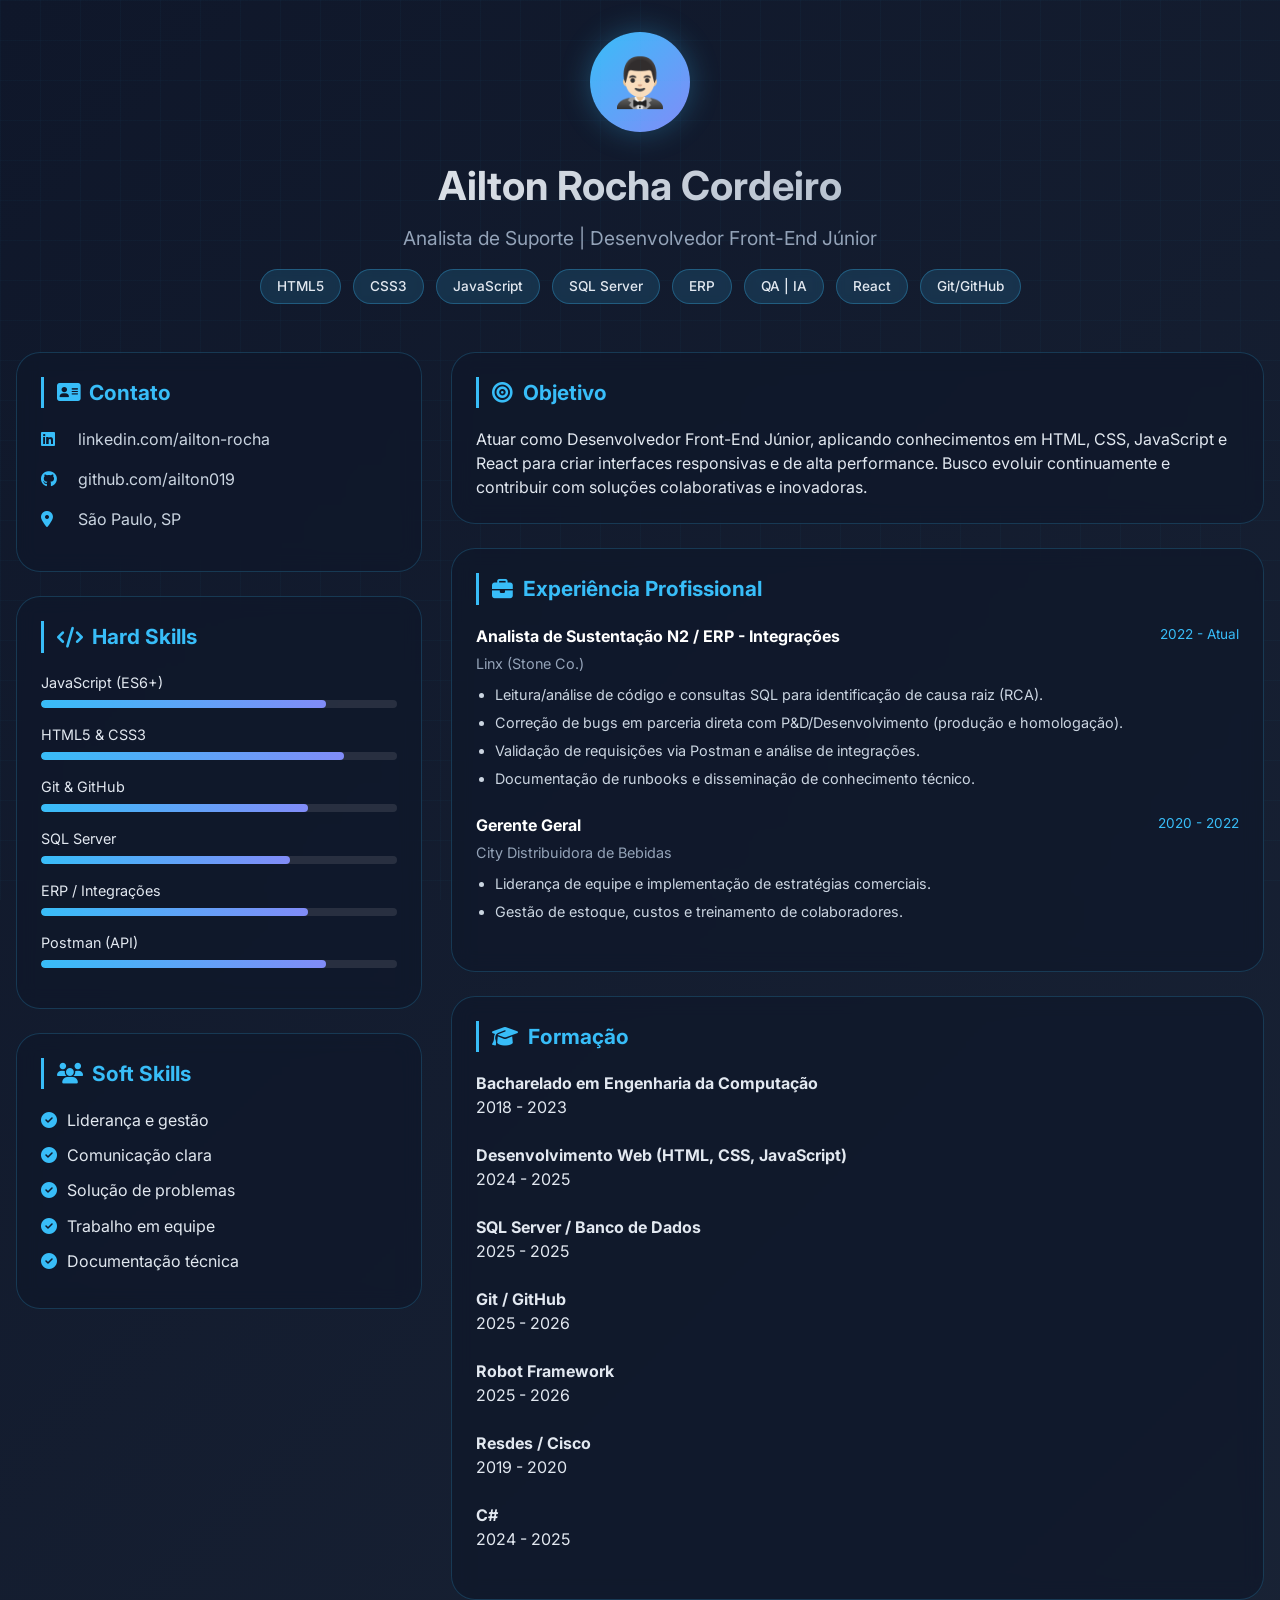
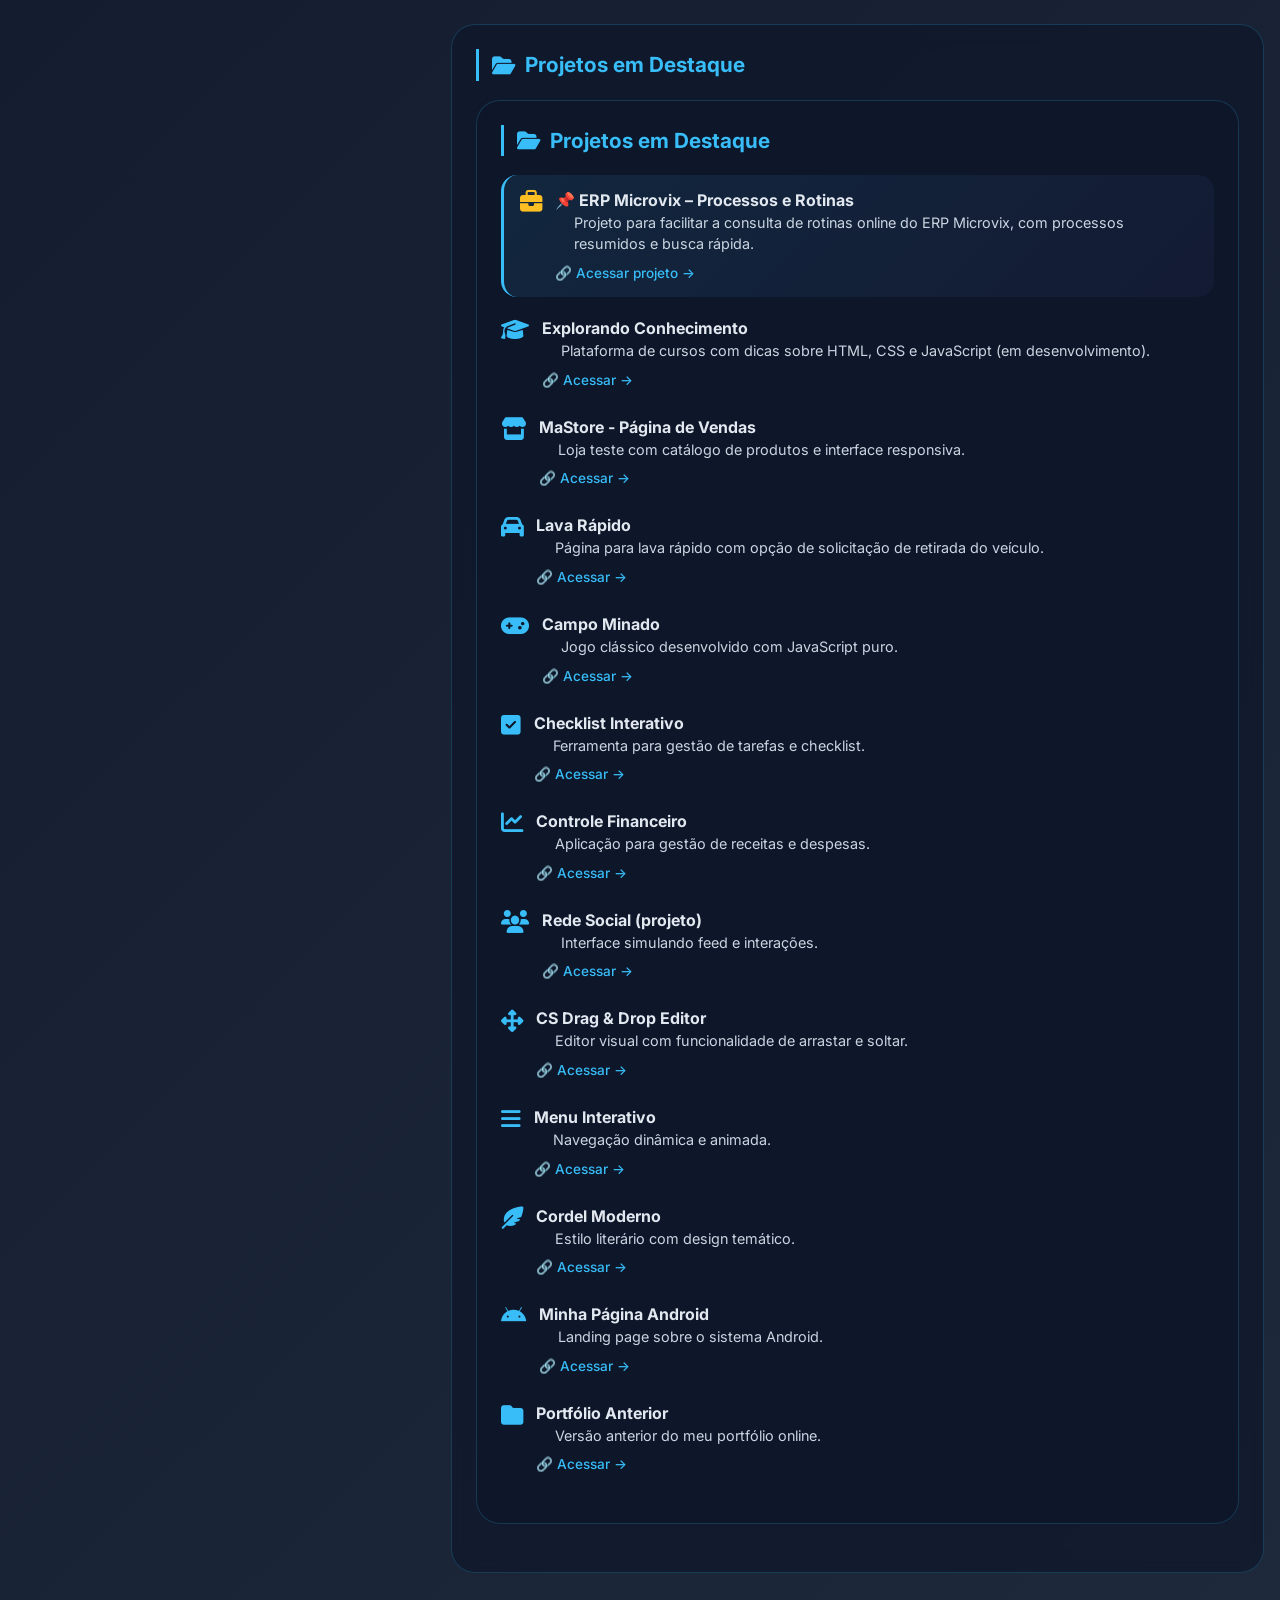
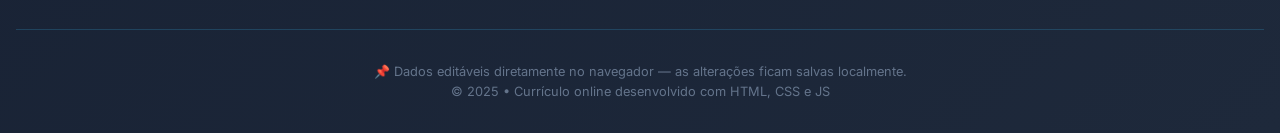
==== index.html @ 18ab8fb9 "update" ====
<!DOCTYPE html>
<html lang="pt-BR">
<head>
    <meta charset="UTF-8">
    <meta name="viewport" content="width=device-width, initial-scale=1.0, user-scalable=yes">
    <meta name="description" content="Currículo online de Desenvolvedor Front-End Júnior">
    <title>Currículo | Dev Front-End</title>
    <link rel="stylesheet" href="src/css/style.css">
    <link rel="preconnect" href="https://fonts.googleapis.com">
    <link rel="preconnect" href="https://fonts.gstatic.com" crossorigin>
    <link href="https://fonts.googleapis.com/css2?family=Inter:opsz,wght@14..32,300;14..32,400;14..32,500;14..32,600;14..32,700&display=swap" rel="stylesheet">
    <link rel="stylesheet" href="https://cdnjs.cloudflare.com/ajax/libs/font-awesome/6.5.1/css/all.min.css">
    <link rel="shortcut icon" href="./src/img/homem-de-terno-e-gravata.png" type="image/x-icon">
</head>
<body>
    <div class="container">
        <!-- Efeito de grid decorativo -->
        <div class="grid-bg"></div>
        
        <header class="hero">
            <div class="avatar">
                <span>🤵🏻‍♂️</span>
            </div>
            <h1 class="name">Ailton Rocha Cordeiro</h1>
            <p class="title">Analista de Suporte | Desenvolvedor Front-End Júnior</p>
            <div class="badges">
                <span class="badge">HTML5</span>
                <span class="badge">CSS3</span>
                <span class="badge">JavaScript</span>
                <span class="badge">SQL Server</span>
                <span class="badge">ERP</span>
                <span class="badge">QA | IA </span>
                <span class="badge">React</span>
                <span class="badge">Git/GitHub</span>
            </div>
        </header>

        <div class="main-grid">
            <!-- COLUNA ESQUERDA -->
            <aside class="sidebar">
<div class="card contact">
    <h3><i class="fas fa-address-card"></i> Contato</h3>
    <div class="contact-item">
        <i class="fab fa-linkedin"></i>
        <a href="https://www.linkedin.com/in/ailton-rocha-b32206172/" target="_blank">linkedin.com/ailton-rocha</a>
    </div>
    <div class="contact-item">
        <i class="fab fa-github"></i>
        <a href="https://github.com/ailton019" target="_blank">github.com/ailton019</a>
    </div>

    <div class="contact-item">
        <i class="fas fa-map-marker-alt"></i>
        <span>São Paulo, SP</span>
    </div>
</div>

                <div class="card skills">
                    <h3><i class="fas fa-code"></i> Hard Skills</h3>
                    <div class="skill-item">
                        <span>JavaScript (ES6+)</span>
                        <div class="skill-bar"><div style="width: 80%"></div></div>
                    </div>
                    <div class="skill-item">
                        <span>HTML5 & CSS3</span>
                        <div class="skill-bar"><div style="width: 85%"></div></div>
                    </div>
                    <div class="skill-item">
                        <span>Git & GitHub</span>
                        <div class="skill-bar"><div style="width: 75%"></div></div>
                    </div>
                    <div class="skill-item">
                        <span>SQL Server</span>
                        <div class="skill-bar"><div style="width: 70%"></div></div>
                    </div>
                    <div class="skill-item">
                        <span>ERP / Integrações</span>
                        <div class="skill-bar"><div style="width: 75%"></div></div>
                    </div>
                    <div class="skill-item">
                        <span>Postman (API)</span>
                        <div class="skill-bar"><div style="width: 80%"></div></div>
                    </div>
                </div>

                <div class="card soft">
                    <h3><i class="fas fa-users"></i> Soft Skills</h3>
                    <ul>
                        <li><i class="fas fa-check-circle"></i> Liderança e gestão</li>
                        <li><i class="fas fa-check-circle"></i> Comunicação clara</li>
                        <li><i class="fas fa-check-circle"></i> Solução de problemas</li>
                        <li><i class="fas fa-check-circle"></i> Trabalho em equipe</li>
                        <li><i class="fas fa-check-circle"></i> Documentação técnica</li>
                    </ul>
                </div>
            </aside>

            <!-- COLUNA DIREITA -->
            <main class="content">
                <div class="card objective">
                    <h3><i class="fas fa-bullseye"></i> Objetivo</h3>
                    <p>Atuar como Desenvolvedor Front-End Júnior, aplicando conhecimentos em HTML, CSS, JavaScript e React para criar interfaces responsivas e de alta performance. Busco evoluir continuamente e contribuir com soluções colaborativas e inovadoras.</p>
                </div>

                <div class="card experience">
                    <h3><i class="fas fa-briefcase"></i> Experiência Profissional</h3>
                    
                    <div class="exp-item">
                        <div class="exp-header">
                            <h4>Analista de Sustentação N2 / ERP - Integrações</h4>
                            <span class="date">2022 - Atual</span>
                        </div>
                        <p class="company">Linx (Stone Co.)</p>
                        <ul>
                            <li>Leitura/análise de código e consultas SQL para identificação de causa raiz (RCA).</li>
                            <li>Correção de bugs em parceria direta com P&D/Desenvolvimento (produção e homologação).</li>
                            <li>Validação de requisições via Postman e análise de integrações.</li>
                            <li>Documentação de runbooks e disseminação de conhecimento técnico.</li>
                        </ul>
                    </div>

                    <div class="exp-item">
                        <div class="exp-header">
                            <h4>Gerente Geral</h4>
                            <span class="date">2020 - 2022</span>
                        </div>
                        <p class="company">City Distribuidora de Bebidas</p>
                        <ul>
                            <li>Liderança de equipe e implementação de estratégias comerciais.</li>
                            <li>Gestão de estoque, custos e treinamento de colaboradores.</li>
                        </ul>
                    </div>
                </div>

                <div class="card education">
                    <h3><i class="fas fa-graduation-cap"></i> Formação</h3>
                    <div class="edu-item">
                        <h4>Bacharelado em Engenharia da Computação</h4>
                        <span>2018 - 2023</span>
                    </div>
                    <div class="edu-item">
                        <h4>Desenvolvimento Web (HTML, CSS, JavaScript)</h4>
                        <span>2024 - 2025</span>
                    </div>
                    <div class="edu-item">
                        <h4>SQL Server / Banco de Dados</h4>
                        <span>2025 - 2025</span>
                    </div>
                    <div class="edu-item">
                        <h4>Git / GitHub</h4>
                    <span>2025 - 2026</span>
                    </div>
                    <div class="edu-item">
                        <h4>Robot Framework</h4>
                    <span>2025 - 2026</span>
                    </div>
                    <div class="edu-item">
                        <h4>Resdes / Cisco</h4>
                    <span>2019 - 2020</span>
                    </div>
                    <div class="edu-item">
                        <h4>C#</h4>
                    <span>2024 - 2025</span>
                    </div>
                </div>

                <div class="card projects">
                    <h3><i class="fas fa-folder-open"></i> Projetos em Destaque</h3>

                    <div class="card projects">
    <h3><i class="fas fa-folder-open"></i> Projetos em Destaque</h3>
    
    <!-- Projeto ERP Microvix (trabalho) - Destaque principal -->
    <div class="project-item featured">
        <i class="fas fa-briefcase"></i>
        <div>
            <strong>📌 ERP Microvix – Processos e Rotinas</strong>
            <p>Projeto para facilitar a consulta de rotinas online do ERP Microvix, com processos resumidos e busca rápida.</p>
            <a href="https://ailton019.github.io/r99/" target="_blank" class="project-link">🔗 Acessar projeto →</a>
        </div>
    </div>

    <!-- Plataforma de cursos / conhecimento -->
    <div class="project-item">
        <i class="fas fa-graduation-cap"></i>
        <div>
            <strong>Explorando Conhecimento</strong>
            <p>Plataforma de cursos com dicas sobre HTML, CSS e JavaScript (em desenvolvimento).</p>
            <a href="https://ailton019.github.io/explorando_conhecimento/" target="_blank" class="project-link">🔗 Acessar →</a>
        </div>
    </div>

    <!-- Página de vendas / loja teste -->
    <div class="project-item">
        <i class="fas fa-store"></i>
        <div>
            <strong>MaStore - Página de Vendas</strong>
            <p>Loja teste com catálogo de produtos e interface responsiva.</p>
            <a href="https://ailton019.github.io/mastore/" target="_blank" class="project-link">🔗 Acessar →</a>
        </div>
    </div>

    <!-- Lava Rápido com solicitação -->
    <div class="project-item">
        <i class="fas fa-car"></i>
        <div>
            <strong>Lava Rápido</strong>
            <p>Página para lava rápido com opção de solicitação de retirada do veículo.</p>
            <a href="https://ailton019.github.io/lavarapido/" target="_blank" class="project-link">🔗 Acessar →</a>
        </div>
    </div>

    <!-- Campo Minado (jogo) -->
    <div class="project-item">
        <i class="fas fa-gamepad"></i>
        <div>
            <strong>Campo Minado</strong>
            <p>Jogo clássico desenvolvido com JavaScript puro.</p>
            <a href="https://ailton019.github.io/gamecampominado/" target="_blank" class="project-link">🔗 Acessar →</a>
        </div>
    </div>

    <!-- Checklist -->
    <div class="project-item">
        <i class="fas fa-check-square"></i>
        <div>
            <strong>Checklist Interativo</strong>
            <p>Ferramenta para gestão de tarefas e checklist.</p>
            <a href="https://ailton019.github.io/Checklist/" target="_blank" class="project-link">🔗 Acessar →</a>
        </div>
    </div>

    <!-- Controle Financeiro -->
    <div class="project-item">
        <i class="fas fa-chart-line"></i>
        <div>
            <strong>Controle Financeiro</strong>
            <p>Aplicação para gestão de receitas e despesas.</p>
            <a href="https://ailton019.github.io/controle_financ/" target="_blank" class="project-link">🔗 Acessar →</a>
        </div>
    </div>

    <!-- Rede Social (projeto) -->
    <div class="project-item">
        <i class="fas fa-users"></i>
        <div>
            <strong>Rede Social (projeto)</strong>
            <p>Interface simulando feed e interações.</p>
            <a href="https://ailton019.github.io/rede-social/" target="_blank" class="project-link">🔗 Acessar →</a>
        </div>
    </div>

    <!-- Drag & Drop Editor -->
    <div class="project-item">
        <i class="fas fa-arrows-alt"></i>
        <div>
            <strong>CS Drag & Drop Editor</strong>
            <p>Editor visual com funcionalidade de arrastar e soltar.</p>
            <a href="https://ailton019.github.io/cs-drag-dvEd/" target="_blank" class="project-link">🔗 Acessar →</a>
        </div>
    </div>

    <!-- Menu Interativo -->
    <div class="project-item">
        <i class="fas fa-bars"></i>
        <div>
            <strong>Menu Interativo</strong>
            <p>Navegação dinâmica e animada.</p>
            <a href="https://ailton019.github.io/interativo/menu_interativo/" target="_blank" class="project-link">🔗 Acessar →</a>
        </div>
    </div>

    <!-- Cordel Moderno -->
    <div class="project-item">
        <i class="fas fa-feather-alt"></i>
        <div>
            <strong>Cordel Moderno</strong>
            <p>Estilo literário com design temático.</p>
            <a href="https://ailton019.github.io/cordel_moderno/" target="_blank" class="project-link">🔗 Acessar →</a>
        </div>
    </div>

    <!-- Página Android -->
    <div class="project-item">
        <i class="fab fa-android"></i>
        <div>
            <strong>Minha Página Android</strong>
            <p>Landing page sobre o sistema Android.</p>
            <a href="https://ailton019.github.io/minha_pagina_android/" target="_blank" class="project-link">🔗 Acessar →</a>
        </div>
    </div>

    <!-- Portfólio antigo -->
    <div class="project-item">
        <i class="fas fa-folder"></i>
        <div>
            <strong>Portfólio Anterior</strong>
            <p>Versão anterior do meu portfólio online.</p>
            <a href="https://ailton019.github.io/portifolio.n/" target="_blank" class="project-link">🔗 Acessar →</a>
        </div>
    </div>
</div>

                </div>
            </main>
        </div>

        <footer>
            <p>📌 Dados editáveis diretamente no navegador — as alterações ficam salvas localmente.</p>
            <p>© 2025 • Currículo online desenvolvido com HTML, CSS e JS</p>
        </footer>
    </div>

    <!-- Modal para edição -->
    <div id="editModal" class="modal">
        <div class="modal-content">
            <span class="close">&times;</span>
            <h3>Editar</h3>
            <input type="text" id="editInput" placeholder="Novo valor">
            <button id="saveEdit">Salvar</button>
        </div>
    </div>

    <script src="src/js/script.js"></script>
</body>
</html>
---- src/css/style.css ----
* {
    margin: 0;
    padding: 0;
    box-sizing: border-box;
}

body {
    font-family: 'Inter', sans-serif;
    background: linear-gradient(135deg, #0f172a 0%, #1e293b 100%);
    color: #e2e8f0;
    line-height: 1.5;
    padding: 2rem 1rem;
    position: relative;
    min-height: 100vh;
}

/* Grid decorativo animado */
.grid-bg {
    position: fixed;
    top: 0;
    left: 0;
    width: 100%;
    height: 100%;
    background-image: 
        linear-gradient(rgba(56, 189, 248, 0.03) 1px, transparent 1px),
        linear-gradient(90deg, rgba(56, 189, 248, 0.03) 1px, transparent 1px);
    background-size: 40px 40px;
    pointer-events: none;
    z-index: 0;
    animation: gridMove 20s linear infinite;
}

@keyframes gridMove {
    0% { transform: translate(0, 0); }
    100% { transform: translate(40px, 40px); }
}

.container {
    max-width: 1280px;
    margin: 0 auto;
    position: relative;
    z-index: 1;
}

/* Hero */
.hero {
    text-align: center;
    margin-bottom: 3rem;
    animation: fadeInDown 0.8s ease;
}

@keyframes fadeInDown {
    from {
        opacity: 0;
        transform: translateY(-30px);
    }
    to {
        opacity: 1;
        transform: translateY(0);
    }
}

.avatar {
    width: 100px;
    height: 100px;
    background: linear-gradient(135deg, #38bdf8, #818cf8);
    border-radius: 50%;
    display: flex;
    align-items: center;
    justify-content: center;
    font-size: 3rem;
    margin: 0 auto 1.5rem;
    box-shadow: 0 0 30px rgba(56, 189, 248, 0.3);
    transition: transform 0.3s ease;
}

.avatar:hover {
    transform: scale(1.05);
}

.name {
    font-size: 2.5rem;
    font-weight: 700;
    background: linear-gradient(135deg, #fff, #94a3b8);
    background-clip: text;
    -webkit-background-clip: text;
    color: transparent;
    margin-bottom: 0.5rem;
}

.title {
    font-size: 1.2rem;
    color: #94a3b8;
    margin-bottom: 1rem;
}

.badges {
    display: flex;
    flex-wrap: wrap;
    justify-content: center;
    gap: 0.75rem;
}

.badge {
    background: rgba(56, 189, 248, 0.15);
    backdrop-filter: blur(4px);
    padding: 0.4rem 1rem;
    border-radius: 40px;
    font-size: 0.85rem;
    font-weight: 500;
    border: 1px solid rgba(56, 189, 248, 0.3);
    transition: all 0.3s;
}

.badge:hover {
    background: rgba(56, 189, 248, 0.3);
    transform: translateY(-2px);
}

/* Grid principal */
.main-grid {
    display: grid;
    grid-template-columns: 1fr 2fr;
    gap: 1.8rem;
    margin-bottom: 2rem;
}

/* Cards */
.card {
    background: rgba(15, 23, 42, 0.7);
    backdrop-filter: blur(10px);
    border-radius: 24px;
    padding: 1.5rem;
    margin-bottom: 1.5rem;
    border: 1px solid rgba(56, 189, 248, 0.2);
    transition: all 0.3s;
    animation: fadeInUp 0.6s ease backwards;
}

.card:hover {
    border-color: rgba(56, 189, 248, 0.5);
    box-shadow: 0 10px 30px rgba(0, 0, 0, 0.3);
}

@keyframes fadeInUp {
    from {
        opacity: 0;
        transform: translateY(20px);
    }
    to {
        opacity: 1;
        transform: translateY(0);
    }
}

.card h3 {
    font-size: 1.3rem;
    margin-bottom: 1.2rem;
    display: flex;
    align-items: center;
    gap: 0.6rem;
    color: #38bdf8;
    border-left: 3px solid #38bdf8;
    padding-left: 0.8rem;
}

/* Contato */
.contact-item {
    display: flex;
    align-items: center;
    gap: 0.8rem;
    margin-bottom: 1rem;
    flex-wrap: wrap;
}

.contact-item i:first-child {
    width: 24px;
    color: #38bdf8;
}

.contact-item a, .contact-item span {
    color: #cbd5e1;
    text-decoration: none;
    flex: 1;
    word-break: break-all;
}

.contact-item a:hover {
    color: #38bdf8;
}

.edit-btn {
    background: rgba(56, 189, 248, 0.2);
    border: none;
    color: #94a3b8;
    cursor: pointer;
    padding: 0.3rem 0.6rem;
    border-radius: 8px;
    transition: all 0.2s;
}

.edit-btn:hover {
    background: #38bdf8;
    color: #0f172a;
}

/* Skills bars */
.skill-item {
    margin-bottom: 1rem;
}

.skill-item span {
    display: block;
    margin-bottom: 0.4rem;
    font-size: 0.9rem;
}

.skill-bar {
    background: rgba(255, 255, 255, 0.1);
    height: 8px;
    border-radius: 10px;
    overflow: hidden;
}

.skill-bar div {
    background: linear-gradient(90deg, #38bdf8, #818cf8);
    height: 100%;
    border-radius: 10px;
    width: 0%;
    transition: width 1s ease;
}

/* Soft skills */
.soft ul {
    list-style: none;
}

.soft li {
    margin-bottom: 0.7rem;
    display: flex;
    align-items: center;
    gap: 0.6rem;
}

.soft li i {
    color: #38bdf8;
}

/* Experiência */
.exp-item, .edu-item, .project-item {
    margin-bottom: 1.5rem;
}

.exp-header {
    display: flex;
    justify-content: space-between;
    flex-wrap: wrap;
    margin-bottom: 0.3rem;
}

.exp-header h4 {
    color: #fff;
    font-size: 1rem;
}

.date {
    color: #38bdf8;
    font-size: 0.85rem;
}

.company {
    color: #94a3b8;
    font-size: 0.9rem;
    margin-bottom: 0.6rem;
}

.exp-item ul, .project-item p {
    margin-left: 1.2rem;
    color: #cbd5e1;
    font-size: 0.9rem;
}

.exp-item li {
    margin-bottom: 0.4rem;
}

.project-item {
    display: flex;
    gap: 0.8rem;
    align-items: flex-start;
}

.project-item i {
    font-size: 1.4rem;
    color: #38bdf8;
    margin-top: 0.2rem;
}

/* Footer */
footer {
    text-align: center;
    font-size: 0.8rem;
    color: #64748b;
    padding-top: 2rem;
    border-top: 1px solid rgba(56, 189, 248, 0.2);
}

/* Modal */
.modal {
    display: none;
    position: fixed;
    top: 0;
    left: 0;
    width: 100%;
    height: 100%;
    background: rgba(0, 0, 0, 0.8);
    backdrop-filter: blur(4px);
    justify-content: center;
    align-items: center;
    z-index: 1000;
}

.modal-content {
    background: #1e293b;
    padding: 2rem;
    border-radius: 24px;
    width: 90%;
    max-width: 400px;
    border: 1px solid #38bdf8;
}

.modal-content h3 {
    margin-bottom: 1rem;
    color: #38bdf8;
}

.modal-content input {
    width: 100%;
    padding: 0.8rem;
    background: #0f172a;
    border: 1px solid #334155;
    border-radius: 12px;
    color: white;
    margin-bottom: 1rem;
}

.modal-content button {
    background: #38bdf8;
    border: none;
    padding: 0.6rem 1.2rem;
    border-radius: 12px;
    cursor: pointer;
    font-weight: bold;
}

.close {
    float: right;
    font-size: 1.5rem;
    cursor: pointer;
    color: #94a3b8;
}

/* Responsivo */
@media (max-width: 768px) {
    .main-grid {
        grid-template-columns: 1fr;
        gap: 1rem;
    }
    
    .name {
        font-size: 1.8rem;
    }
    
    .card {
        padding: 1.2rem;
    }
    
    .exp-header {
        flex-direction: column;
        gap: 0.3rem;
    }
    
    body {
        padding: 1rem;
    }
}

/* Animações ao scroll */
.card {
    opacity: 0;
    animation: fadeInUp 0.6s ease forwards;
}

.card:nth-child(1) { animation-delay: 0.1s; }
.card:nth-child(2) { animation-delay: 0.2s; }
.card:nth-child(3) { animation-delay: 0.3s; }

/* Links dos projetos */
.project-link {
    display: inline-block;
    margin-top: 0.5rem;
    color: #38bdf8;
    text-decoration: none;
    font-size: 0.85rem;
    font-weight: 500;
    transition: all 0.2s;
}

.project-link:hover {
    color: #ffffff;
    transform: translateX(4px);
}

/* Projeto em destaque (ERP Microvix) */
.project-item.featured {
    background: linear-gradient(135deg, rgba(56, 189, 248, 0.1), rgba(129, 140, 248, 0.05));
    border-left: 3px solid #38bdf8;
    padding: 0.8rem 1rem;
    border-radius: 16px;
    margin-bottom: 1.2rem;
}

.project-item.featured i {
    color: #fbbf24;
}
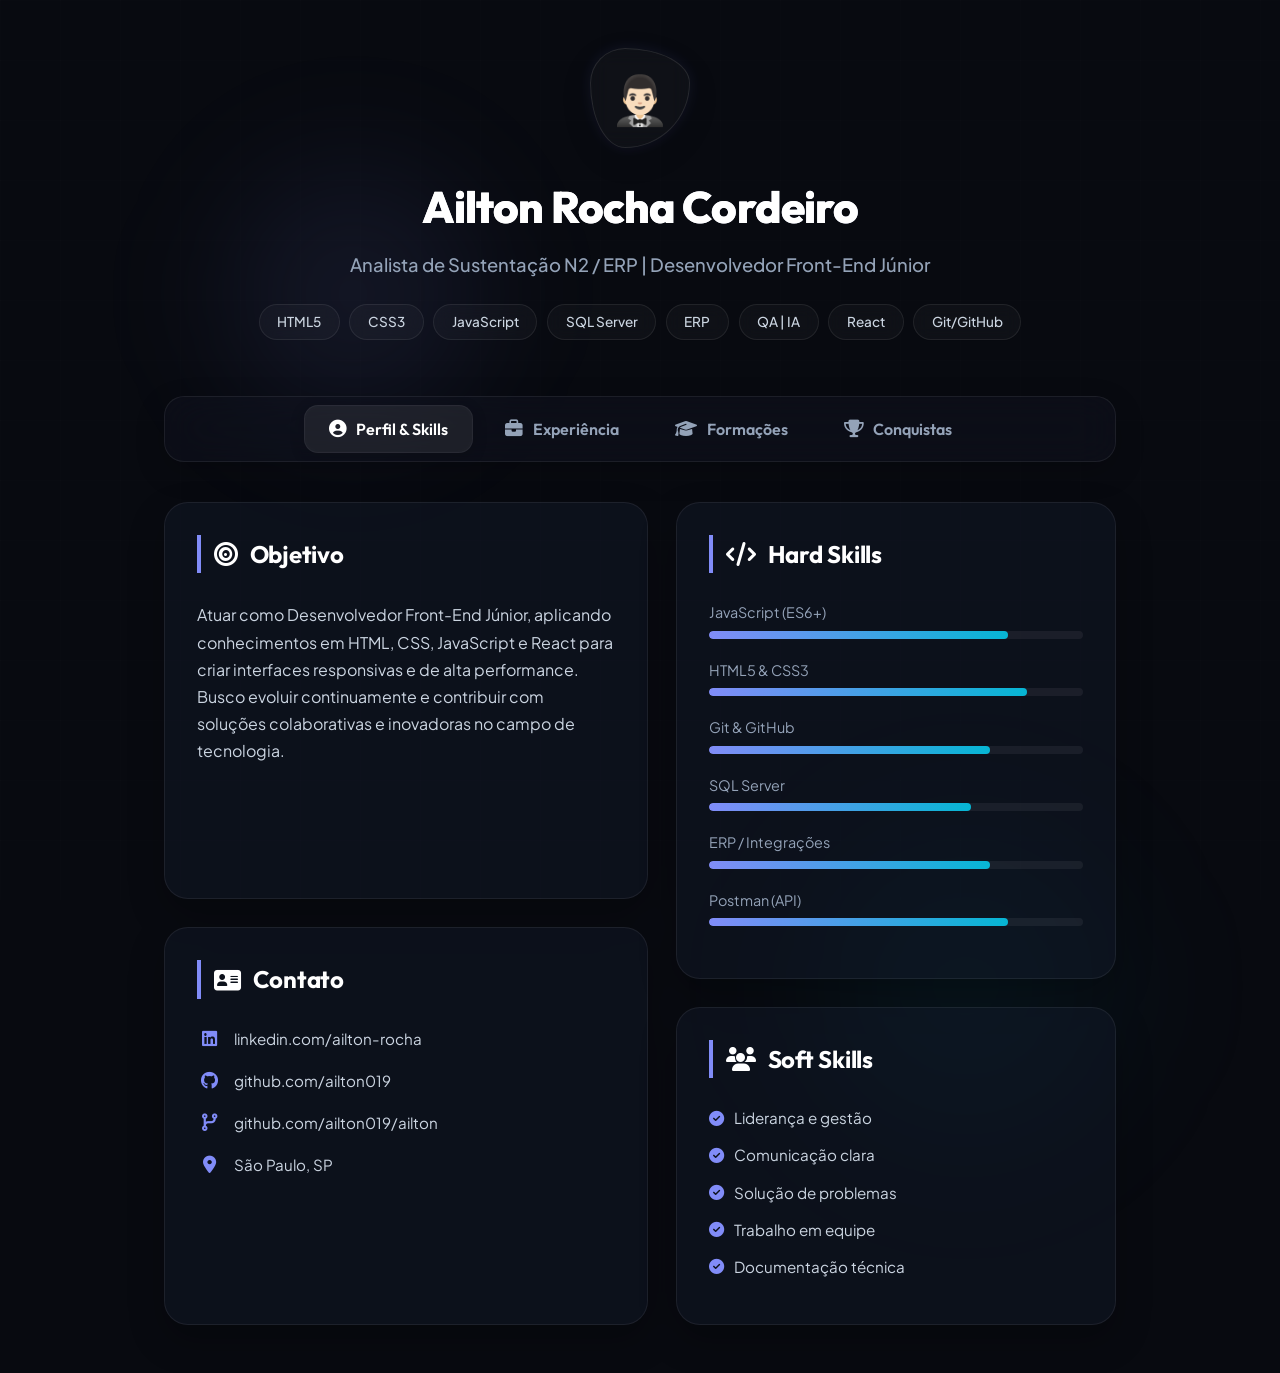
==== commit f9438ea7: "update full update full" ====
--- a/index.html
+++ b/index.html
@@ -3,106 +3,136 @@
 <head>
     <meta charset="UTF-8">
     <meta name="viewport" content="width=device-width, initial-scale=1.0, user-scalable=yes">
-    <meta name="description" content="Currículo online de Desenvolvedor Front-End Júnior">
-    <title>Currículo | Dev Front-End</title>
+    <meta name="description" content="Currículo online de Desenvolvedor Front-End Júnior | Ailton Rocha Cordeiro">
+    <title>Portfólio | Ailton Rocha Cordeiro</title>
     <link rel="stylesheet" href="src/css/style.css">
     <link rel="preconnect" href="https://fonts.googleapis.com">
     <link rel="preconnect" href="https://fonts.gstatic.com" crossorigin>
-    <link href="https://fonts.googleapis.com/css2?family=Inter:opsz,wght@14..32,300;14..32,400;14..32,500;14..32,600;14..32,700&display=swap" rel="stylesheet">
+    <link href="https://fonts.googleapis.com/css2?family=Outfit:wght@300;400;500;600;700;800&family=Plus+Jakarta+Sans:wght@300;400;500;600;700&display=swap" rel="stylesheet">
     <link rel="stylesheet" href="https://cdnjs.cloudflare.com/ajax/libs/font-awesome/6.5.1/css/all.min.css">
     <link rel="shortcut icon" href="./src/img/homem-de-terno-e-gravata.png" type="image/x-icon">
 </head>
 <body>
+    <!-- Decorative frosted background glow blobs -->
+    <div class="bg-glow-1"></div>
+    <div class="bg-glow-2"></div>
+    <div class="grid-bg"></div>
+
     <div class="container">
-        <!-- Efeito de grid decorativo -->
-        <div class="grid-bg"></div>
-        
+        <!-- HEADER / HERO -->
         <header class="hero">
             <div class="avatar">
                 <span>🤵🏻‍♂️</span>
             </div>
             <h1 class="name">Ailton Rocha Cordeiro</h1>
-            <p class="title">Analista de Suporte | Desenvolvedor Front-End Júnior</p>
+            <p class="title">Analista de Sustentação N2 / ERP | Desenvolvedor Front-End Júnior</p>
             <div class="badges">
                 <span class="badge">HTML5</span>
                 <span class="badge">CSS3</span>
                 <span class="badge">JavaScript</span>
                 <span class="badge">SQL Server</span>
                 <span class="badge">ERP</span>
-                <span class="badge">QA | IA </span>
+                <span class="badge">QA | IA</span>
                 <span class="badge">React</span>
                 <span class="badge">Git/GitHub</span>
             </div>
         </header>
 
-        <div class="main-grid">
-            <!-- COLUNA ESQUERDA -->
-            <aside class="sidebar">
-<div class="card contact">
-    <h3><i class="fas fa-address-card"></i> Contato</h3>
-    <div class="contact-item">
-        <i class="fab fa-linkedin"></i>
-        <a href="https://www.linkedin.com/in/ailton-rocha-b32206172/" target="_blank">linkedin.com/ailton-rocha</a>
-    </div>
-    <div class="contact-item">
-        <i class="fab fa-github"></i>
-        <a href="https://github.com/ailton019" target="_blank">github.com/ailton019</a>
-    </div>
-
-    <div class="contact-item">
-        <i class="fas fa-map-marker-alt"></i>
-        <span>São Paulo, SP</span>
-    </div>
-</div>
-
-                <div class="card skills">
-                    <h3><i class="fas fa-code"></i> Hard Skills</h3>
-                    <div class="skill-item">
-                        <span>JavaScript (ES6+)</span>
-                        <div class="skill-bar"><div style="width: 80%"></div></div>
+        <!-- NAVIGATION MENU (TABS) -->
+        <nav class="tab-navigation">
+            <button class="tab-btn active" data-tab="sobre">
+                <i class="fas fa-user-circle"></i> Perfil & Skills
+            </button>
+            <button class="tab-btn" data-tab="experiencia">
+                <i class="fas fa-briefcase"></i> Experiência
+            </button>
+            <button class="tab-btn" data-tab="formacoes">
+                <i class="fas fa-graduation-cap"></i> Formações
+            </button>
+            <button class="tab-btn" data-tab="projetos">
+                <i class="fas fa-trophy"></i> Conquistas
+            </button>
+        </nav>
+
+        <!-- MAIN CONTENT PANELS -->
+        <main class="main-content">
+            
+            <!-- PANEL: SOBRE / SKILLS -->
+            <div class="tab-pane active" id="sobre">
+                <div class="sobre-grid">
+                    <div class="sobre-left">
+                        <div class="info-card objective">
+                            <h3><i class="fas fa-bullseye"></i> Objetivo</h3>
+                            <p>Atuar como Desenvolvedor Front-End Júnior, aplicando conhecimentos em HTML, CSS, JavaScript e React para criar interfaces responsivas e de alta performance. Busco evoluir continuamente e contribuir com soluções colaborativas e inovadoras no campo de tecnologia.</p>
+                        </div>
+                        
+                        <div class="info-card contact">
+                            <h3><i class="fas fa-address-card"></i> Contato</h3>
+                            <div class="contact-item">
+                                <i class="fab fa-linkedin"></i>
+                                <a href="https://www.linkedin.com/in/ailton-rocha-b32206172/" target="_blank">linkedin.com/ailton-rocha</a>
+                            </div>
+                            <div class="contact-item">
+                                <i class="fab fa-github"></i>
+                                <a href="https://github.com/ailton019" target="_blank">github.com/ailton019</a>
+                            </div>
+                            <div class="contact-item">
+                                <i class="fas fa-code-branch"></i>
+                                <a href="https://github.com/ailton019/ailton" target="_blank">github.com/ailton019/ailton</a>
+                            </div>
+                            <div class="contact-item">
+                                <i class="fas fa-map-marker-alt"></i>
+                                <span>São Paulo, SP</span>
+                            </div>
+                        </div>
                     </div>
-                    <div class="skill-item">
-                        <span>HTML5 & CSS3</span>
-                        <div class="skill-bar"><div style="width: 85%"></div></div>
-                    </div>
-                    <div class="skill-item">
-                        <span>Git & GitHub</span>
-                        <div class="skill-bar"><div style="width: 75%"></div></div>
-                    </div>
-                    <div class="skill-item">
-                        <span>SQL Server</span>
-                        <div class="skill-bar"><div style="width: 70%"></div></div>
-                    </div>
-                    <div class="skill-item">
-                        <span>ERP / Integrações</span>
-                        <div class="skill-bar"><div style="width: 75%"></div></div>
-                    </div>
-                    <div class="skill-item">
-                        <span>Postman (API)</span>
-                        <div class="skill-bar"><div style="width: 80%"></div></div>
+
+                    <div class="sobre-right">
+                        <div class="info-card skills">
+                            <h3><i class="fas fa-code"></i> Hard Skills</h3>
+                            <div class="skill-item">
+                                <span>JavaScript (ES6+)</span>
+                                <div class="skill-bar"><div style="width: 80%"></div></div>
+                            </div>
+                            <div class="skill-item">
+                                <span>HTML5 & CSS3</span>
+                                <div class="skill-bar"><div style="width: 85%"></div></div>
+                            </div>
+                            <div class="skill-item">
+                                <span>Git & GitHub</span>
+                                <div class="skill-bar"><div style="width: 75%"></div></div>
+                            </div>
+                            <div class="skill-item">
+                                <span>SQL Server</span>
+                                <div class="skill-bar"><div style="width: 70%"></div></div>
+                            </div>
+                            <div class="skill-item">
+                                <span>ERP / Integrações</span>
+                                <div class="skill-bar"><div style="width: 75%"></div></div>
+                            </div>
+                            <div class="skill-item">
+                                <span>Postman (API)</span>
+                                <div class="skill-bar"><div style="width: 80%"></div></div>
+                            </div>
+                        </div>
+
+                        <div class="info-card soft">
+                            <h3><i class="fas fa-users"></i> Soft Skills</h3>
+                            <ul>
+                                <li><i class="fas fa-check-circle"></i> Liderança e gestão</li>
+                                <li><i class="fas fa-check-circle"></i> Comunicação clara</li>
+                                <li><i class="fas fa-check-circle"></i> Solução de problemas</li>
+                                <li><i class="fas fa-check-circle"></i> Trabalho em equipe</li>
+                                <li><i class="fas fa-check-circle"></i> Documentação técnica</li>
+                            </ul>
+                        </div>
                     </div>
                 </div>
-
-                <div class="card soft">
-                    <h3><i class="fas fa-users"></i> Soft Skills</h3>
-                    <ul>
-                        <li><i class="fas fa-check-circle"></i> Liderança e gestão</li>
-                        <li><i class="fas fa-check-circle"></i> Comunicação clara</li>
-                        <li><i class="fas fa-check-circle"></i> Solução de problemas</li>
-                        <li><i class="fas fa-check-circle"></i> Trabalho em equipe</li>
-                        <li><i class="fas fa-check-circle"></i> Documentação técnica</li>
-                    </ul>
-                </div>
-            </aside>
-
-            <!-- COLUNA DIREITA -->
-            <main class="content">
-                <div class="card objective">
-                    <h3><i class="fas fa-bullseye"></i> Objetivo</h3>
-                    <p>Atuar como Desenvolvedor Front-End Júnior, aplicando conhecimentos em HTML, CSS, JavaScript e React para criar interfaces responsivas e de alta performance. Busco evoluir continuamente e contribuir com soluções colaborativas e inovadoras.</p>
-                </div>
-
-                <div class="card experience">
+            </div>
+
+            <!-- PANEL: EXPERIÊNCIA -->
+            <div class="tab-pane" id="experiencia">
+                <div class="info-card experience-panel">
                     <h3><i class="fas fa-briefcase"></i> Experiência Profissional</h3>
                     
                     <div class="exp-item">
@@ -131,187 +161,351 @@
                         </ul>
                     </div>
                 </div>
-
-                <div class="card education">
-                    <h3><i class="fas fa-graduation-cap"></i> Formação</h3>
-                    <div class="edu-item">
-                        <h4>Bacharelado em Engenharia da Computação</h4>
-                        <span>2018 - 2023</span>
-                    </div>
-                    <div class="edu-item">
-                        <h4>Desenvolvimento Web (HTML, CSS, JavaScript)</h4>
-                        <span>2024 - 2025</span>
-                    </div>
-                    <div class="edu-item">
-                        <h4>SQL Server / Banco de Dados</h4>
-                        <span>2025 - 2025</span>
-                    </div>
-                    <div class="edu-item">
-                        <h4>Git / GitHub</h4>
-                    <span>2025 - 2026</span>
-                    </div>
-                    <div class="edu-item">
-                        <h4>Robot Framework</h4>
-                    <span>2025 - 2026</span>
-                    </div>
-                    <div class="edu-item">
-                        <h4>Resdes / Cisco</h4>
-                    <span>2019 - 2020</span>
-                    </div>
-                    <div class="edu-item">
-                        <h4>C#</h4>
-                    <span>2024 - 2025</span>
+            </div>
+
+            <!-- PANEL: FORMAÇÕES (SHIELD BADGES) -->
+            <div class="tab-pane" id="formacoes">
+                <div class="info-card education-panel">
+                    <h3><i class="fas fa-shield-alt"></i> Formações e Certificações</h3>
+                    <p class="panel-subtitle">Minhas credenciais acadêmicas e técnicas representadas como escudos de conquista.</p>
+                    
+                    <div class="shields-grid">
+                        <!-- Shield 1: Bacharelado -->
+                        <div class="shield-badge color-gold">
+                            <svg viewBox="0 0 140 180" class="shield-bg">
+                                <path d="M 5,5 H 135 V 150 L 70,175 L 5,150 Z" />
+                            </svg>
+                            <div class="shield-content">
+                                <div class="shield-icon"><i class="fas fa-university"></i></div>
+                                <div class="shield-title">GRADUAÇÃO</div>
+                                <div class="shield-desc">Engenharia da Computação</div>
+                                <div class="shield-ribbon">2018 - 2023</div>
+                                <div class="shield-status">Bacharel</div>
+                            </div>
+                        </div>
+
+                        <!-- Shield 2: Dev Web -->
+                        <div class="shield-badge color-blue">
+                            <svg viewBox="0 0 140 180" class="shield-bg">
+                                <path d="M 5,5 H 135 V 150 L 70,175 L 5,150 Z" />
+                            </svg>
+                            <div class="shield-content">
+                                <div class="shield-icon"><i class="fas fa-code"></i></div>
+                                <div class="shield-title">FRONT-END</div>
+                                <div class="shield-desc">Web Development (HTML/CSS/JS)</div>
+                                <div class="shield-ribbon">2024 - 2025</div>
+                                <div class="shield-status">Certificado</div>
+                            </div>
+                        </div>
+
+                        <!-- Shield 3: SQL Server -->
+                        <div class="shield-badge color-teal">
+                            <svg viewBox="0 0 140 180" class="shield-bg">
+                                <path d="M 5,5 H 135 V 150 L 70,175 L 5,150 Z" />
+                            </svg>
+                            <div class="shield-content">
+                                <div class="shield-icon"><i class="fas fa-database"></i></div>
+                                <div class="shield-title">DATABASE</div>
+                                <div class="shield-desc">SQL Server / Banco de Dados</div>
+                                <div class="shield-ribbon">2025</div>
+                                <div class="shield-status">Certificado</div>
+                            </div>
+                        </div>
+
+                        <!-- Shield 4: Git / GitHub -->
+                        <div class="shield-badge color-purple">
+                            <svg viewBox="0 0 140 180" class="shield-bg">
+                                <path d="M 5,5 H 135 V 150 L 70,175 L 5,150 Z" />
+                            </svg>
+                            <div class="shield-content">
+                                <div class="shield-icon"><i class="fas fa-code-branch"></i></div>
+                                <div class="shield-title">CONTROLE</div>
+                                <div class="shield-desc">Git / GitHub Versioning</div>
+                                <div class="shield-ribbon">2025 - 2026</div>
+                                <div class="shield-status">Certificado</div>
+                            </div>
+                        </div>
+
+                        <!-- Shield 5: Robot Framework -->
+                        <div class="shield-badge color-darkblue">
+                            <svg viewBox="0 0 140 180" class="shield-bg">
+                                <path d="M 5,5 H 135 V 150 L 70,175 L 5,150 Z" />
+                            </svg>
+                            <div class="shield-content">
+                                <div class="shield-icon"><i class="fas fa-robot"></i></div>
+                                <div class="shield-title">AUTOMAÇÃO</div>
+                                <div class="shield-desc">Robot Framework (QA)</div>
+                                <div class="shield-ribbon">2025 - 2026</div>
+                                <div class="shield-status">Certificado</div>
+                            </div>
+                        </div>
+
+                        <!-- Shield 6: Redes / Cisco -->
+                        <div class="shield-badge color-orange">
+                            <svg viewBox="0 0 140 180" class="shield-bg">
+                                <path d="M 5,5 H 135 V 150 L 70,175 L 5,150 Z" />
+                            </svg>
+                            <div class="shield-content">
+                                <div class="shield-icon"><i class="fas fa-network-wired"></i></div>
+                                <div class="shield-title">INFRA</div>
+                                <div class="shield-desc">Redes de Computadores / Cisco</div>
+                                <div class="shield-ribbon">2019 - 2020</div>
+                                <div class="shield-status">Certificado</div>
+                            </div>
+                        </div>
+
+                        <!-- Shield 7: C# -->
+                        <div class="shield-badge color-pink">
+                            <svg viewBox="0 0 140 180" class="shield-bg">
+                                <path d="M 5,5 H 135 V 150 L 70,175 L 5,150 Z" />
+                            </svg>
+                            <div class="shield-content">
+                                <div class="shield-icon"><i class="fab fa-microsoft"></i></div>
+                                <div class="shield-title">BACKEND</div>
+                                <div class="shield-desc">Programação C# (.NET)</div>
+                                <div class="shield-ribbon">2024 - 2025</div>
+                                <div class="shield-status">Certificado</div>
+                            </div>
+                        </div>
                     </div>
                 </div>
-
-                <div class="card projects">
-                    <h3><i class="fas fa-folder-open"></i> Projetos em Destaque</h3>
-
-                    <div class="card projects">
-    <h3><i class="fas fa-folder-open"></i> Projetos em Destaque</h3>
-    
-    <!-- Projeto ERP Microvix (trabalho) - Destaque principal -->
-    <div class="project-item featured">
-        <i class="fas fa-briefcase"></i>
-        <div>
-            <strong>📌 ERP Microvix – Processos e Rotinas</strong>
-            <p>Projeto para facilitar a consulta de rotinas online do ERP Microvix, com processos resumidos e busca rápida.</p>
-            <a href="https://ailton019.github.io/r99/" target="_blank" class="project-link">🔗 Acessar projeto →</a>
-        </div>
+            </div>
+
+            <!-- PANEL: PROJETOS (TROPHY/CONQUISTAS) -->
+            <div class="tab-pane" id="projetos">
+                <div class="info-card projects-panel">
+                    <h3><i class="fas fa-trophy"></i> Conquistas Desenvolvidas</h3>
+                    <p class="panel-subtitle">Meus projetos representados como troféus de conquista. Projetos de ouro representam os destaques principais.</p>
+                    
+                    <div class="trophies-grid">
+                        
+                        <!-- 1. Explorando Conhecimento (GOLD) -->
+                        <div class="trophy-card gold-tier">
+                            <div class="trophy-icon">
+                                <svg viewBox="0 0 24 24" fill="currentColor">
+                                    <path d="M19 5h-2V3H7v2H5C3.34 5 2 6.34 2 8c0 2.21 1.5 4.07 3.5 4.78.78 1.25 2.12 2.11 3.5 2.22V17H7v2h10v-2h-4v-2c1.38-.11 2.72-.97 3.5-2.22 2-.71 3.5-2.57 3.5-4.78 0-1.66-1.34-3-3-3zM5 10c-.55 0-1-.45-1-1s.45-1 1-1h2v2H5zm14-1c0 .55-.45 1-1 1h-2V8h2c.55 0 1 .45 1 1z"/>
+                                </svg>
+                                <span class="tier-tag">OURO</span>
+                            </div>
+                            <div class="trophy-details">
+                                <span class="achievement-title">🏆 CONQUISTA DESTAQUE</span>
+                                <h4>Explorando Conhecimento</h4>
+                                <p>Plataforma de aprendizado completa com design em vidro fosco. Inclui módulos sobre HTML, CSS, JavaScript, Python, SQL, Git, GitHub, IA, VS Code e ferramentas do Google.</p>
+                                <a href="https://ailton019.github.io/explorando_conhecimento/" target="_blank" class="trophy-link">Visualizar Projeto <i class="fas fa-external-link-alt"></i></a>
+                            </div>
+                        </div>
+
+                        <!-- 2. Original Eletrônico (GOLD) -->
+                        <div class="trophy-card gold-tier">
+                            <div class="trophy-icon">
+                                <svg viewBox="0 0 24 24" fill="currentColor">
+                                    <path d="M19 5h-2V3H7v2H5C3.34 5 2 6.34 2 8c0 2.21 1.5 4.07 3.5 4.78.78 1.25 2.12 2.11 3.5 2.22V17H7v2h10v-2h-4v-2c1.38-.11 2.72-.97 3.5-2.22 2-.71 3.5-2.57 3.5-4.78 0-1.66-1.34-3-3-3zM5 10c-.55 0-1-.45-1-1s.45-1 1-1h2v2H5zm14-1c0 .55-.45 1-1 1h-2V8h2c.55 0 1 .45 1 1z"/>
+                                </svg>
+                                <span class="tier-tag">OURO</span>
+                            </div>
+                            <div class="trophy-details">
+                                <span class="achievement-title">🏆 CONQUISTA DESTAQUE</span>
+                                <h4>Original Eletrônico</h4>
+                                <p>Interface de alta segurança e design responsivo para controle, assinatura eletrônica e validação de autenticidade de documentos digitais.</p>
+                                <a href="https://ailton019.github.io/original-eletronico/" target="_blank" class="trophy-link">Visualizar Projeto <i class="fas fa-external-link-alt"></i></a>
+                            </div>
+                        </div>
+
+                        <!-- 3. Clinicalle (GOLD) -->
+                        <div class="trophy-card gold-tier">
+                            <div class="trophy-icon">
+                                <svg viewBox="0 0 24 24" fill="currentColor">
+                                    <path d="M19 5h-2V3H7v2H5C3.34 5 2 6.34 2 8c0 2.21 1.5 4.07 3.5 4.78.78 1.25 2.12 2.11 3.5 2.22V17H7v2h10v-2h-4v-2c1.38-.11 2.72-.97 3.5-2.22 2-.71 3.5-2.57 3.5-4.78 0-1.66-1.34-3-3-3zM5 10c-.55 0-1-.45-1-1s.45-1 1-1h2v2H5zm14-1c0 .55-.45 1-1 1h-2V8h2c.55 0 1 .45 1 1z"/>
+                                </svg>
+                                <span class="tier-tag">OURO</span>
+                            </div>
+                            <div class="trophy-details">
+                                <span class="achievement-title">🏆 CONQUISTA DESTAQUE</span>
+                                <h4>Clinicalle</h4>
+                                <p>Plataforma web refinada para clínicas médicas, apresentando especialidades, corpo clínico e agendamento de consultas intuitivo.</p>
+                                <a href="https://ailton019.github.io/clinicalle/" target="_blank" class="trophy-link">Visualizar Projeto <i class="fas fa-external-link-alt"></i></a>
+                            </div>
+                        </div>
+
+                        <!-- 4. ERP Microvix (GOLD) -->
+                        <div class="trophy-card gold-tier">
+                            <div class="trophy-icon">
+                                <svg viewBox="0 0 24 24" fill="currentColor">
+                                    <path d="M19 5h-2V3H7v2H5C3.34 5 2 6.34 2 8c0 2.21 1.5 4.07 3.5 4.78.78 1.25 2.12 2.11 3.5 2.22V17H7v2h10v-2h-4v-2c1.38-.11 2.72-.97 3.5-2.22 2-.71 3.5-2.57 3.5-4.78 0-1.66-1.34-3-3-3zM5 10c-.55 0-1-.45-1-1s.45-1 1-1h2v2H5zm14-1c0 .55-.45 1-1 1h-2V8h2c.55 0 1 .45 1 1z"/>
+                                </svg>
+                                <span class="tier-tag">OURO</span>
+                            </div>
+                            <div class="trophy-details">
+                                <span class="achievement-title">🏆 CONQUISTA DESTAQUE</span>
+                                <h4>ERP Microvix – Rotinas</h4>
+                                <p>Manual e facilitador online para processos críticos do ERP Microvix, organizando consultas rápidas e resumos de rotinas.</p>
+                                <a href="https://ailton019.github.io/r99/" target="_blank" class="trophy-link">Visualizar Projeto <i class="fas fa-external-link-alt"></i></a>
+                            </div>
+                        </div>
+
+                        <!-- OTHER TROPHIES (SILVER) -->
+                        
+                        <!-- MaStore -->
+                        <div class="trophy-card silver-tier">
+                            <div class="trophy-icon">
+                                <svg viewBox="0 0 24 24" fill="currentColor">
+                                    <path d="M19 5h-2V3H7v2H5C3.34 5 2 6.34 2 8c0 2.21 1.5 4.07 3.5 4.78.78 1.25 2.12 2.11 3.5 2.22V17H7v2h10v-2h-4v-2c1.38-.11 2.72-.97 3.5-2.22 2-.71 3.5-2.57 3.5-4.78 0-1.66-1.34-3-3-3zM5 10c-.55 0-1-.45-1-1s.45-1 1-1h2v2H5zm14-1c0 .55-.45 1-1 1h-2V8h2c.55 0 1 .45 1 1z"/>
+                                </svg>
+                            </div>
+                            <div class="trophy-details">
+                                <h4>MaStore - Vendas</h4>
+                                <p>Catálogo digital de e-commerce responsivo com interface limpa e carrinho interativo.</p>
+                                <a href="https://ailton019.github.io/mastore/" target="_blank" class="trophy-link">Acessar →</a>
+                            </div>
+                        </div>
+
+                        <!-- Lava Rápido -->
+                        <div class="trophy-card silver-tier">
+                            <div class="trophy-icon">
+                                <svg viewBox="0 0 24 24" fill="currentColor">
+                                    <path d="M19 5h-2V3H7v2H5C3.34 5 2 6.34 2 8c0 2.21 1.5 4.07 3.5 4.78.78 1.25 2.12 2.11 3.5 2.22V17H7v2h10v-2h-4v-2c1.38-.11 2.72-.97 3.5-2.22 2-.71 3.5-2.57 3.5-4.78 0-1.66-1.34-3-3-3zM5 10c-.55 0-1-.45-1-1s.45-1 1-1h2v2H5zm14-1c0 .55-.45 1-1 1h-2V8h2c.55 0 1 .45 1 1z"/>
+                                </svg>
+                            </div>
+                            <div class="trophy-details">
+                                <h4>Lava Rápido</h4>
+                                <p>Página promocional de estética automotiva com solicitação de leva e traz.</p>
+                                <a href="https://ailton019.github.io/lavarapido/" target="_blank" class="trophy-link">Acessar →</a>
+                            </div>
+                        </div>
+
+                        <!-- Campo Minado -->
+                        <div class="trophy-card silver-tier">
+                            <div class="trophy-icon">
+                                <svg viewBox="0 0 24 24" fill="currentColor">
+                                    <path d="M19 5h-2V3H7v2H5C3.34 5 2 6.34 2 8c0 2.21 1.5 4.07 3.5 4.78.78 1.25 2.12 2.11 3.5 2.22V17H7v2h10v-2h-4v-2c1.38-.11 2.72-.97 3.5-2.22 2-.71 3.5-2.57 3.5-4.78 0-1.66-1.34-3-3-3zM5 10c-.55 0-1-.45-1-1s.45-1 1-1h2v2H5zm14-1c0 .55-.45 1-1 1h-2V8h2c.55 0 1 .45 1 1z"/>
+                                </svg>
+                            </div>
+                            <div class="trophy-details">
+                                <h4>Campo Minado</h4>
+                                <p>O clássico jogo do Windows desenvolvido em JavaScript puro com renderização dinâmica.</p>
+                                <a href="https://ailton019.github.io/gamecampominado/" target="_blank" class="trophy-link">Acessar →</a>
+                            </div>
+                        </div>
+
+                        <!-- Checklist -->
+                        <div class="trophy-card silver-tier">
+                            <div class="trophy-icon">
+                                <svg viewBox="0 0 24 24" fill="currentColor">
+                                    <path d="M19 5h-2V3H7v2H5C3.34 5 2 6.34 2 8c0 2.21 1.5 4.07 3.5 4.78.78 1.25 2.12 2.11 3.5 2.22V17H7v2h10v-2h-4v-2c1.38-.11 2.72-.97 3.5-2.22 2-.71 3.5-2.57 3.5-4.78 0-1.66-1.34-3-3-3zM5 10c-.55 0-1-.45-1-1s.45-1 1-1h2v2H5zm14-1c0 .55-.45 1-1 1h-2V8h2c.55 0 1 .45 1 1z"/>
+                                </svg>
+                            </div>
+                            <div class="trophy-details">
+                                <h4>Checklist Interativo</h4>
+                                <p>Gerenciador de tarefas pessoal com persistência e estatísticas de conclusão.</p>
+                                <a href="https://ailton019.github.io/Checklist/" target="_blank" class="trophy-link">Acessar →</a>
+                            </div>
+                        </div>
+
+                        <!-- Controle Financeiro -->
+                        <div class="trophy-card silver-tier">
+                            <div class="trophy-icon">
+                                <svg viewBox="0 0 24 24" fill="currentColor">
+                                    <path d="M19 5h-2V3H7v2H5C3.34 5 2 6.34 2 8c0 2.21 1.5 4.07 3.5 4.78.78 1.25 2.12 2.11 3.5 2.22V17H7v2h10v-2h-4v-2c1.38-.11 2.72-.97 3.5-2.22 2-.71 3.5-2.57 3.5-4.78 0-1.66-1.34-3-3-3zM5 10c-.55 0-1-.45-1-1s.45-1 1-1h2v2H5zm14-1c0 .55-.45 1-1 1h-2V8h2c.55 0 1 .45 1 1z"/>
+                                </svg>
+                            </div>
+                            <div class="trophy-details">
+                                <h4>Controle Financeiro</h4>
+                                <p>Painel financeiro para controle de transações, despesas e receitas.</p>
+                                <a href="https://ailton019.github.io/controle_financ/" target="_blank" class="trophy-link">Acessar →</a>
+                            </div>
+                        </div>
+
+                        <!-- Rede Social -->
+                        <div class="trophy-card silver-tier">
+                            <div class="trophy-icon">
+                                <svg viewBox="0 0 24 24" fill="currentColor">
+                                    <path d="M19 5h-2V3H7v2H5C3.34 5 2 6.34 2 8c0 2.21 1.5 4.07 3.5 4.78.78 1.25 2.12 2.11 3.5 2.22V17H7v2h10v-2h-4v-2c1.38-.11 2.72-.97 3.5-2.22 2-.71 3.5-2.57 3.5-4.78 0-1.66-1.34-3-3-3zM5 10c-.55 0-1-.45-1-1s.45-1 1-1h2v2H5zm14-1c0 .55-.45 1-1 1h-2V8h2c.55 0 1 .45 1 1z"/>
+                                </svg>
+                            </div>
+                            <div class="trophy-details">
+                                <h4>Rede Social (Mockup)</h4>
+                                <p>Simulador de interface de feed, interações e perfil social responsivo.</p>
+                                <a href="https://ailton019.github.io/rede-social/" target="_blank" class="trophy-link">Acessar →</a>
+                            </div>
+                        </div>
+
+                        <!-- Drag & Drop -->
+                        <div class="trophy-card silver-tier">
+                            <div class="trophy-icon">
+                                <svg viewBox="0 0 24 24" fill="currentColor">
+                                    <path d="M19 5h-2V3H7v2H5C3.34 5 2 6.34 2 8c0 2.21 1.5 4.07 3.5 4.78.78 1.25 2.12 2.11 3.5 2.22V17H7v2h10v-2h-4v-2c1.38-.11 2.72-.97 3.5-2.22 2-.71 3.5-2.57 3.5-4.78 0-1.66-1.34-3-3-3zM5 10c-.55 0-1-.45-1-1s.45-1 1-1h2v2H5zm14-1c0 .55-.45 1-1 1h-2V8h2c.55 0 1 .45 1 1z"/>
+                                </svg>
+                            </div>
+                            <div class="trophy-details">
+                                <h4>CS Drag & Drop Editor</h4>
+                                <p>Editor visual interativo que suporta movimentação dinâmica de elementos.</p>
+                                <a href="https://ailton019.github.io/cs-drag-dvEd/" target="_blank" class="trophy-link">Acessar →</a>
+                            </div>
+                        </div>
+
+                        <!-- Menu Interativo -->
+                        <div class="trophy-card silver-tier">
+                            <div class="trophy-icon">
+                                <svg viewBox="0 0 24 24" fill="currentColor">
+                                    <path d="M19 5h-2V3H7v2H5C3.34 5 2 6.34 2 8c0 2.21 1.5 4.07 3.5 4.78.78 1.25 2.12 2.11 3.5 2.22V17H7v2h10v-2h-4v-2c1.38-.11 2.72-.97 3.5-2.22 2-.71 3.5-2.57 3.5-4.78 0-1.66-1.34-3-3-3zM5 10c-.55 0-1-.45-1-1s.45-1 1-1h2v2H5zm14-1c0 .55-.45 1-1 1h-2V8h2c.55 0 1 .45 1 1z"/>
+                                </svg>
+                            </div>
+                            <div class="trophy-details">
+                                <h4>Menu Interativo</h4>
+                                <p>Navegações dinâmicas de interface web focadas em micro-interações elegantes.</p>
+                                <a href="https://ailton019.github.io/interativo/menu_interativo/" target="_blank" class="trophy-link">Acessar →</a>
+                            </div>
+                        </div>
+
+                        <!-- Cordel Moderno -->
+                        <div class="trophy-card silver-tier">
+                            <div class="trophy-icon">
+                                <svg viewBox="0 0 24 24" fill="currentColor">
+                                    <path d="M19 5h-2V3H7v2H5C3.34 5 2 6.34 2 8c0 2.21 1.5 4.07 3.5 4.78.78 1.25 2.12 2.11 3.5 2.22V17H7v2h10v-2h-4v-2c1.38-.11 2.72-.97 3.5-2.22 2-.71 3.5-2.57 3.5-4.78 0-1.66-1.34-3-3-3zM5 10c-.55 0-1-.45-1-1s.45-1 1-1h2v2H5zm14-1c0 .55-.45 1-1 1h-2V8h2c.55 0 1 .45 1 1z"/>
+                                </svg>
+                            </div>
+                            <div class="trophy-details">
+                                <h4>Cordel Moderno</h4>
+                                <p>Página poética estruturada com efeito Parallax de imagens de fundo em CSS.</p>
+                                <a href="https://ailton019.github.io/cordel_moderno/" target="_blank" class="trophy-link">Acessar →</a>
+                            </div>
+                        </div>
+
+                        <!-- Página Android -->
+                        <div class="trophy-card silver-tier">
+                            <div class="trophy-icon">
+                                <svg viewBox="0 0 24 24" fill="currentColor">
+                                    <path d="M19 5h-2V3H7v2H5C3.34 5 2 6.34 2 8c0 2.21 1.5 4.07 3.5 4.78.78 1.25 2.12 2.11 3.5 2.22V17H7v2h10v-2h-4v-2c1.38-.11 2.72-.97 3.5-2.22 2-.71 3.5-2.57 3.5-4.78 0-1.66-1.34-3-3-3zM5 10c-.55 0-1-.45-1-1s.45-1 1-1h2v2H5zm14-1c0 .55-.45 1-1 1h-2V8h2c.55 0 1 .45 1 1z"/>
+                                </svg>
+                            </div>
+                            <div class="trophy-details">
+                                <h4>Página Android</h4>
+                                <p>Informativo e curiosidades sobre o robozinho mais famoso dos sistemas móveis.</p>
+                                <a href="https://ailton019.github.io/minha_pagina_android/" target="_blank" class="trophy-link">Acessar →</a>
+                            </div>
+                        </div>
+
+                        <!-- Portfólio Anterior -->
+                        <div class="trophy-card silver-tier">
+                            <div class="trophy-icon">
+                                <svg viewBox="0 0 24 24" fill="currentColor">
+                                    <path d="M19 5h-2V3H7v2H5C3.34 5 2 6.34 2 8c0 2.21 1.5 4.07 3.5 4.78.78 1.25 2.12 2.11 3.5 2.22V17H7v2h10v-2h-4v-2c1.38-.11 2.72-.97 3.5-2.22 2-.71 3.5-2.57 3.5-4.78 0-1.66-1.34-3-3-3zM5 10c-.55 0-1-.45-1-1s.45-1 1-1h2v2H5zm14-1c0 .55-.45 1-1 1h-2V8h2c.55 0 1 .45 1 1z"/>
+                                </svg>
+                            </div>
+                            <div class="trophy-details">
+                                <h4>Portfólio Anterior</h4>
+                                <p>Uma antiga versão do meu repositório e histórico profissional de desenvolvimento.</p>
+                                <a href="https://ailton019.github.io/portifolio.n/" target="_blank" class="trophy-link">Acessar →</a>
+                            </div>
+                        </div>
+                    </div>
+                </div>
+            </div>
+
+        </main>
     </div>
 
-    <!-- Plataforma de cursos / conhecimento -->
-    <div class="project-item">
-        <i class="fas fa-graduation-cap"></i>
-        <div>
-            <strong>Explorando Conhecimento</strong>
-            <p>Plataforma de cursos com dicas sobre HTML, CSS e JavaScript (em desenvolvimento).</p>
-            <a href="https://ailton019.github.io/explorando_conhecimento/" target="_blank" class="project-link">🔗 Acessar →</a>
-        </div>
-    </div>
-
-    <!-- Página de vendas / loja teste -->
-    <div class="project-item">
-        <i class="fas fa-store"></i>
-        <div>
-            <strong>MaStore - Página de Vendas</strong>
-            <p>Loja teste com catálogo de produtos e interface responsiva.</p>
-            <a href="https://ailton019.github.io/mastore/" target="_blank" class="project-link">🔗 Acessar →</a>
-        </div>
-    </div>
-
-    <!-- Lava Rápido com solicitação -->
-    <div class="project-item">
-        <i class="fas fa-car"></i>
-        <div>
-            <strong>Lava Rápido</strong>
-            <p>Página para lava rápido com opção de solicitação de retirada do veículo.</p>
-            <a href="https://ailton019.github.io/lavarapido/" target="_blank" class="project-link">🔗 Acessar →</a>
-        </div>
-    </div>
-
-    <!-- Campo Minado (jogo) -->
-    <div class="project-item">
-        <i class="fas fa-gamepad"></i>
-        <div>
-            <strong>Campo Minado</strong>
-            <p>Jogo clássico desenvolvido com JavaScript puro.</p>
-            <a href="https://ailton019.github.io/gamecampominado/" target="_blank" class="project-link">🔗 Acessar →</a>
-        </div>
-    </div>
-
-    <!-- Checklist -->
-    <div class="project-item">
-        <i class="fas fa-check-square"></i>
-        <div>
-            <strong>Checklist Interativo</strong>
-            <p>Ferramenta para gestão de tarefas e checklist.</p>
-            <a href="https://ailton019.github.io/Checklist/" target="_blank" class="project-link">🔗 Acessar →</a>
-        </div>
-    </div>
-
-    <!-- Controle Financeiro -->
-    <div class="project-item">
-        <i class="fas fa-chart-line"></i>
-        <div>
-            <strong>Controle Financeiro</strong>
-            <p>Aplicação para gestão de receitas e despesas.</p>
-            <a href="https://ailton019.github.io/controle_financ/" target="_blank" class="project-link">🔗 Acessar →</a>
-        </div>
-    </div>
-
-    <!-- Rede Social (projeto) -->
-    <div class="project-item">
-        <i class="fas fa-users"></i>
-        <div>
-            <strong>Rede Social (projeto)</strong>
-            <p>Interface simulando feed e interações.</p>
-            <a href="https://ailton019.github.io/rede-social/" target="_blank" class="project-link">🔗 Acessar →</a>
-        </div>
-    </div>
-
-    <!-- Drag & Drop Editor -->
-    <div class="project-item">
-        <i class="fas fa-arrows-alt"></i>
-        <div>
-            <strong>CS Drag & Drop Editor</strong>
-            <p>Editor visual com funcionalidade de arrastar e soltar.</p>
-            <a href="https://ailton019.github.io/cs-drag-dvEd/" target="_blank" class="project-link">🔗 Acessar →</a>
-        </div>
-    </div>
-
-    <!-- Menu Interativo -->
-    <div class="project-item">
-        <i class="fas fa-bars"></i>
-        <div>
-            <strong>Menu Interativo</strong>
-            <p>Navegação dinâmica e animada.</p>
-            <a href="https://ailton019.github.io/interativo/menu_interativo/" target="_blank" class="project-link">🔗 Acessar →</a>
-        </div>
-    </div>
-
-    <!-- Cordel Moderno -->
-    <div class="project-item">
-        <i class="fas fa-feather-alt"></i>
-        <div>
-            <strong>Cordel Moderno</strong>
-            <p>Estilo literário com design temático.</p>
-            <a href="https://ailton019.github.io/cordel_moderno/" target="_blank" class="project-link">🔗 Acessar →</a>
-        </div>
-    </div>
-
-    <!-- Página Android -->
-    <div class="project-item">
-        <i class="fab fa-android"></i>
-        <div>
-            <strong>Minha Página Android</strong>
-            <p>Landing page sobre o sistema Android.</p>
-            <a href="https://ailton019.github.io/minha_pagina_android/" target="_blank" class="project-link">🔗 Acessar →</a>
-        </div>
-    </div>
-
-    <!-- Portfólio antigo -->
-    <div class="project-item">
-        <i class="fas fa-folder"></i>
-        <div>
-            <strong>Portfólio Anterior</strong>
-            <p>Versão anterior do meu portfólio online.</p>
-            <a href="https://ailton019.github.io/portifolio.n/" target="_blank" class="project-link">🔗 Acessar →</a>
-        </div>
-    </div>
-</div>
-
-                </div>
-            </main>
-        </div>
-
-        <footer>
-            <p>📌 Dados editáveis diretamente no navegador — as alterações ficam salvas localmente.</p>
-            <p>© 2025 • Currículo online desenvolvido com HTML, CSS e JS</p>
-        </footer>
-    </div>
-
-    <!-- Modal para edição -->
+    <!-- Modal para edição (kept for compatibility) -->
     <div id="editModal" class="modal">
         <div class="modal-content">
             <span class="close">&times;</span>
@@ -321,6 +515,47 @@
         </div>
     </div>
 
+    <!-- TAB NAVIGATOR AND PORTFOLIO SCRIPT -->
+    <script>
+        // Simple and smooth tab navigation logic
+        document.querySelectorAll('.tab-btn').forEach(btn => {
+            btn.addEventListener('click', () => {
+                // Remove active classes
+                document.querySelectorAll('.tab-btn').forEach(b => b.classList.remove('active'));
+                document.querySelectorAll('.tab-pane').forEach(p => p.classList.remove('active'));
+
+                // Add active to current button
+                btn.classList.add('active');
+
+                // Add active to corresponding pane
+                const tabId = btn.getAttribute('data-tab');
+                const pane = document.getElementById(tabId);
+                pane.classList.add('active');
+
+                // Trigger skill bars width animation again when profile tab is active
+                if (tabId === 'sobre') {
+                    animateSkills();
+                }
+            });
+        });
+
+        // Trigger width animation on skills
+        function animateSkills() {
+            const skillBars = document.querySelectorAll('.skill-bar div');
+            skillBars.forEach(bar => {
+                const width = bar.getAttribute('style') || bar.style.width;
+                bar.style.width = '0%';
+                setTimeout(() => {
+                    bar.style.width = width.replace('width: ', '');
+                }, 100);
+            });
+        }
+        
+        // Run on load
+        window.addEventListener('DOMContentLoaded', () => {
+            animateSkills();
+        });
+    </script>
     <script src="src/js/script.js"></script>
 </body>
 </html>
--- a/src/css/style.css
+++ b/src/css/style.css
@@ -1,20 +1,78 @@
+@import url('https://fonts.googleapis.com/css2?family=Outfit:wght@300;400;500;600;700;800&family=Plus+Jakarta+Sans:wght@300;400;500;600;700&display=swap');
+
 * {
     margin: 0;
     padding: 0;
     box-sizing: border-box;
 }
 
+:root {
+    --bg-primary: #080a10;
+    --bg-secondary: #0f121d;
+    --card-bg: rgba(22, 28, 45, 0.4);
+    --card-border: rgba(255, 255, 255, 0.07);
+    --text-primary: #ffffff;
+    --text-muted: #94a3b8;
+    --text-body: #cbd5e1;
+    --accent-indigo: #818cf8;
+    --accent-cyan: #06b6d4;
+    --accent-gold: #d4af37;
+}
+
+/* Custom frosted scrollbar */
+::-webkit-scrollbar {
+    width: 8px;
+    height: 8px;
+}
+::-webkit-scrollbar-track {
+    background: var(--bg-primary);
+}
+::-webkit-scrollbar-thumb {
+    background: rgba(255, 255, 255, 0.15);
+    border-radius: 10px;
+    border: 2px solid var(--bg-primary);
+}
+::-webkit-scrollbar-thumb:hover {
+    background: var(--accent-indigo);
+}
+
 body {
-    font-family: 'Inter', sans-serif;
-    background: linear-gradient(135deg, #0f172a 0%, #1e293b 100%);
-    color: #e2e8f0;
-    line-height: 1.5;
-    padding: 2rem 1rem;
+    font-family: 'Plus Jakarta Sans', sans-serif;
+    background-color: var(--bg-primary);
+    min-height: 100vh;
+    color: var(--text-body);
+    line-height: 1.6;
     position: relative;
-    min-height: 100vh;
-}
-
-/* Grid decorativo animado */
+    overflow-x: hidden;
+    display: flex;
+    flex-direction: column;
+}
+
+/* Frosted background glow blobs */
+.bg-glow-1 {
+    position: absolute;
+    top: 5%;
+    left: 10%;
+    width: 450px;
+    height: 450px;
+    background: radial-gradient(circle, rgba(129, 140, 248, 0.12) 0%, transparent 60%);
+    z-index: -1;
+    pointer-events: none;
+    filter: blur(50px);
+}
+
+.bg-glow-2 {
+    position: absolute;
+    bottom: 10%;
+    right: 5%;
+    width: 500px;
+    height: 500px;
+    background: radial-gradient(circle, rgba(6, 182, 212, 0.08) 0%, transparent 65%);
+    z-index: -1;
+    pointer-events: none;
+    filter: blur(60px);
+}
+
 .grid-bg {
     position: fixed;
     top: 0;
@@ -22,37 +80,32 @@
     width: 100%;
     height: 100%;
     background-image: 
-        linear-gradient(rgba(56, 189, 248, 0.03) 1px, transparent 1px),
-        linear-gradient(90deg, rgba(56, 189, 248, 0.03) 1px, transparent 1px);
-    background-size: 40px 40px;
+        linear-gradient(rgba(255, 255, 255, 0.007) 1px, transparent 1px),
+        linear-gradient(90deg, rgba(255, 255, 255, 0.007) 1px, transparent 1px);
+    background-size: 60px 60px;
     pointer-events: none;
-    z-index: 0;
-    animation: gridMove 20s linear infinite;
-}
-
-@keyframes gridMove {
-    0% { transform: translate(0, 0); }
-    100% { transform: translate(40px, 40px); }
+    z-index: -2;
 }
 
 .container {
-    max-width: 1280px;
+    max-width: 1000px;
     margin: 0 auto;
+    padding: 3rem 1.5rem;
     position: relative;
     z-index: 1;
 }
 
-/* Hero */
+/* Hero / Header Section */
 .hero {
     text-align: center;
-    margin-bottom: 3rem;
+    margin-bottom: 3.5rem;
     animation: fadeInDown 0.8s ease;
 }
 
 @keyframes fadeInDown {
     from {
         opacity: 0;
-        transform: translateY(-30px);
+        transform: translateY(-20px);
     }
     to {
         opacity: 1;
@@ -63,14 +116,17 @@
 .avatar {
     width: 100px;
     height: 100px;
-    background: linear-gradient(135deg, #38bdf8, #818cf8);
-    border-radius: 50%;
+    background: rgba(255, 255, 255, 0.03);
+    backdrop-filter: blur(10px);
+    border-radius: 35% 65% 65% 35% / 35% 35% 65% 65%; /* Soft organic shape */
     display: flex;
     align-items: center;
     justify-content: center;
     font-size: 3rem;
     margin: 0 auto 1.5rem;
-    box-shadow: 0 0 30px rgba(56, 189, 248, 0.3);
+    border: 1px solid rgba(255, 255, 255, 0.1);
+    box-shadow: 0 10px 30px rgba(0, 0, 0, 0.15), 0 0 15px rgba(129, 140, 248, 0.1);
+    animation: morph 8s ease-in-out infinite;
     transition: transform 0.3s ease;
 }
 
@@ -78,234 +134,650 @@
     transform: scale(1.05);
 }
 
+@keyframes morph {
+    0% { border-radius: 35% 65% 65% 35% / 35% 35% 65% 65%; }
+    50% { border-radius: 65% 35% 35% 65% / 65% 65% 35% 35%; }
+    100% { border-radius: 35% 65% 65% 35% / 35% 35% 65% 65%; }
+}
+
 .name {
-    font-size: 2.5rem;
-    font-weight: 700;
-    background: linear-gradient(135deg, #fff, #94a3b8);
+    font-family: 'Outfit', sans-serif;
+    font-size: 2.75rem;
+    font-weight: 800;
+    color: var(--text-primary);
+    margin-bottom: 0.5rem;
+    letter-spacing: -0.02em;
+    background: linear-gradient(135deg, #ffffff 40%, #c7d2fe 100%);
+    -webkit-background-clip: text;
     background-clip: text;
-    -webkit-background-clip: text;
-    color: transparent;
-    margin-bottom: 0.5rem;
 }
 
 .title {
-    font-size: 1.2rem;
-    color: #94a3b8;
-    margin-bottom: 1rem;
+    font-size: 1.15rem;
+    color: var(--text-muted);
+    font-weight: 500;
+    margin-bottom: 1.5rem;
 }
 
 .badges {
     display: flex;
     flex-wrap: wrap;
     justify-content: center;
-    gap: 0.75rem;
+    gap: 0.6rem;
 }
 
 .badge {
-    background: rgba(56, 189, 248, 0.15);
-    backdrop-filter: blur(4px);
-    padding: 0.4rem 1rem;
-    border-radius: 40px;
+    background: rgba(255, 255, 255, 0.03);
+    backdrop-filter: blur(8px);
+    -webkit-backdrop-filter: blur(8px);
+    padding: 0.4rem 1.1rem;
+    border-radius: 20px;
     font-size: 0.85rem;
     font-weight: 500;
-    border: 1px solid rgba(56, 189, 248, 0.3);
-    transition: all 0.3s;
+    color: var(--text-body);
+    border: 1px solid rgba(255, 255, 255, 0.08);
+    transition: all 0.3s ease;
 }
 
 .badge:hover {
-    background: rgba(56, 189, 248, 0.3);
+    background: rgba(255, 255, 255, 0.08);
+    border-color: rgba(255, 255, 255, 0.2);
     transform: translateY(-2px);
 }
 
-/* Grid principal */
-.main-grid {
-    display: grid;
-    grid-template-columns: 1fr 2fr;
-    gap: 1.8rem;
-    margin-bottom: 2rem;
-}
-
-/* Cards */
-.card {
-    background: rgba(15, 23, 42, 0.7);
-    backdrop-filter: blur(10px);
-    border-radius: 24px;
-    padding: 1.5rem;
-    margin-bottom: 1.5rem;
-    border: 1px solid rgba(56, 189, 248, 0.2);
-    transition: all 0.3s;
-    animation: fadeInUp 0.6s ease backwards;
-}
-
-.card:hover {
-    border-color: rgba(56, 189, 248, 0.5);
-    box-shadow: 0 10px 30px rgba(0, 0, 0, 0.3);
-}
-
-@keyframes fadeInUp {
-    from {
-        opacity: 0;
-        transform: translateY(20px);
-    }
+/* Tab Navigation Menu (Frosted Glass Capsule) */
+.tab-navigation {
+    display: flex;
+    justify-content: center;
+    gap: 0.5rem;
+    background: rgba(18, 22, 35, 0.45);
+    backdrop-filter: blur(20px);
+    -webkit-backdrop-filter: blur(20px);
+    border: 1px solid var(--card-border);
+    padding: 0.5rem;
+    border-radius: 20px;
+    margin-bottom: 2.5rem;
+    box-shadow: 0 10px 30px rgba(0, 0, 0, 0.2);
+    flex-wrap: wrap;
+}
+
+.tab-btn {
+    font-family: 'Outfit', sans-serif;
+    font-size: 1rem;
+    font-weight: 600;
+    background: transparent;
+    border: none;
+    color: var(--text-muted);
+    padding: 0.8rem 1.5rem;
+    cursor: pointer;
+    border-radius: 14px;
+    display: flex;
+    align-items: center;
+    gap: 0.6rem;
+    transition: all 0.3s cubic-bezier(0.4, 0, 0.2, 1);
+}
+
+.tab-btn i {
+    font-size: 1.1rem;
+}
+
+.tab-btn:hover {
+    color: #ffffff;
+    background: rgba(255, 255, 255, 0.03);
+}
+
+.tab-btn.active {
+    color: #ffffff;
+    background: rgba(255, 255, 255, 0.07);
+    border: 1px solid rgba(255, 255, 255, 0.05);
+    box-shadow: 0 4px 15px rgba(0, 0, 0, 0.15), inset 0 0 10px rgba(255, 255, 255, 0.02);
+}
+
+/* Tab Content Panes */
+.tab-pane {
+    display: none;
+    opacity: 0;
+    transform: translateY(12px);
+    animation: tabFadeIn 0.5s cubic-bezier(0.4, 0, 0.2, 1) forwards;
+}
+
+.tab-pane.active {
+    display: block;
+}
+
+@keyframes tabFadeIn {
     to {
         opacity: 1;
         transform: translateY(0);
     }
 }
 
-.card h3 {
-    font-size: 1.3rem;
-    margin-bottom: 1.2rem;
-    display: flex;
-    align-items: center;
-    gap: 0.6rem;
-    color: #38bdf8;
-    border-left: 3px solid #38bdf8;
+/* Frosted Glass Cards (Softer and Rounded) */
+.info-card {
+    background: var(--card-bg);
+    backdrop-filter: blur(24px);
+    -webkit-backdrop-filter: blur(24px);
+    border: 1px solid var(--card-border);
+    border-radius: 28px;
+    padding: 2.5rem;
+    box-shadow: 0 15px 35px rgba(0, 0, 0, 0.25);
+    position: relative;
+}
+
+.info-card h3 {
+    font-family: 'Outfit', sans-serif;
+    font-size: 1.5rem;
+    font-weight: 700;
+    margin-bottom: 1.75rem;
+    display: flex;
+    align-items: center;
+    gap: 0.75rem;
+    color: #ffffff;
+    border-left: 4px solid var(--accent-indigo);
     padding-left: 0.8rem;
-}
-
-/* Contato */
+    letter-spacing: -0.01em;
+}
+
+/* Sobre/Perfil Grid Layout */
+.sobre-grid {
+    display: grid;
+    grid-template-columns: 1.1fr 1fr;
+    gap: 1.75rem;
+}
+
+.sobre-left, .sobre-right {
+    display: flex;
+    flex-direction: column;
+    gap: 1.75rem;
+}
+
+.sobre-left .info-card, .sobre-right .info-card {
+    padding: 2rem;
+    border-radius: 24px;
+    height: 100%;
+}
+
+.objective p {
+    color: var(--text-body);
+    font-size: 1rem;
+    line-height: 1.7;
+}
+
+/* Contact List */
 .contact-item {
     display: flex;
     align-items: center;
     gap: 0.8rem;
-    margin-bottom: 1rem;
-    flex-wrap: wrap;
-}
-
-.contact-item i:first-child {
+    margin-bottom: 1.1rem;
+}
+
+.contact-item i {
+    font-size: 1.1rem;
+    color: var(--accent-indigo);
     width: 24px;
-    color: #38bdf8;
+    text-align: center;
 }
 
 .contact-item a, .contact-item span {
-    color: #cbd5e1;
+    color: var(--text-body);
     text-decoration: none;
-    flex: 1;
+    font-size: 0.95rem;
     word-break: break-all;
+    transition: color 0.25s;
 }
 
 .contact-item a:hover {
-    color: #38bdf8;
-}
-
-.edit-btn {
-    background: rgba(56, 189, 248, 0.2);
-    border: none;
-    color: #94a3b8;
-    cursor: pointer;
-    padding: 0.3rem 0.6rem;
-    border-radius: 8px;
-    transition: all 0.2s;
-}
-
-.edit-btn:hover {
-    background: #38bdf8;
-    color: #0f172a;
-}
-
-/* Skills bars */
+    color: var(--accent-indigo);
+}
+
+/* Hard Skills & Soft Skills */
 .skill-item {
-    margin-bottom: 1rem;
+    margin-bottom: 1.25rem;
 }
 
 .skill-item span {
     display: block;
     margin-bottom: 0.4rem;
     font-size: 0.9rem;
+    color: var(--text-muted);
 }
 
 .skill-bar {
-    background: rgba(255, 255, 255, 0.1);
+    background: rgba(255, 255, 255, 0.06);
     height: 8px;
     border-radius: 10px;
     overflow: hidden;
 }
 
 .skill-bar div {
-    background: linear-gradient(90deg, #38bdf8, #818cf8);
+    background: linear-gradient(90deg, var(--accent-indigo), var(--accent-cyan));
     height: 100%;
     border-radius: 10px;
     width: 0%;
-    transition: width 1s ease;
-}
-
-/* Soft skills */
+    transition: width 1.5s cubic-bezier(0.1, 0.8, 0.2, 1);
+}
+
 .soft ul {
     list-style: none;
 }
 
 .soft li {
-    margin-bottom: 0.7rem;
+    margin-bottom: 0.8rem;
     display: flex;
     align-items: center;
     gap: 0.6rem;
+    font-size: 0.95rem;
+    color: var(--text-body);
 }
 
 .soft li i {
-    color: #38bdf8;
-}
-
-/* Experiência */
-.exp-item, .edu-item, .project-item {
-    margin-bottom: 1.5rem;
+    color: var(--accent-indigo);
+}
+
+/* Experience Panel */
+.exp-item {
+    margin-bottom: 2rem;
+    border-bottom: 1px solid rgba(255, 255, 255, 0.05);
+    padding-bottom: 1.5rem;
+}
+
+.exp-item:last-child {
+    border-bottom: none;
+    padding-bottom: 0;
+    margin-bottom: 0;
 }
 
 .exp-header {
     display: flex;
     justify-content: space-between;
     flex-wrap: wrap;
-    margin-bottom: 0.3rem;
+    margin-bottom: 0.4rem;
 }
 
 .exp-header h4 {
-    color: #fff;
-    font-size: 1rem;
+    font-family: 'Outfit', sans-serif;
+    color: #ffffff;
+    font-size: 1.15rem;
+    font-weight: 600;
 }
 
 .date {
-    color: #38bdf8;
+    color: var(--accent-indigo);
+    font-weight: 600;
     font-size: 0.85rem;
 }
 
 .company {
-    color: #94a3b8;
+    color: var(--text-muted);
     font-size: 0.9rem;
+    margin-bottom: 0.75rem;
+    font-weight: 500;
+}
+
+.exp-item ul {
+    margin-left: 1.2rem;
+    color: var(--text-body);
+    font-size: 0.95rem;
+}
+
+.exp-item li {
+    margin-bottom: 0.5rem;
+}
+
+/* Education Shield Badges Section */
+.panel-subtitle {
+    color: var(--text-muted);
+    font-size: 0.95rem;
+    margin-top: -1rem;
+    margin-bottom: 2.5rem;
+}
+
+.shields-grid {
+    display: grid;
+    grid-template-columns: repeat(auto-fill, minmax(160px, 1fr));
+    gap: 2.5rem 1.75rem;
+    justify-items: center;
+    padding: 1rem 0;
+}
+
+/* Shield Badge component based on Gartner/Leader image concept */
+.shield-badge {
+    width: 145px;
+    height: 185px;
+    position: relative;
+    transition: all 0.4s cubic-bezier(0.175, 0.885, 0.32, 1.275);
+    cursor: pointer;
+}
+
+.shield-bg {
+    width: 100%;
+    height: 100%;
+    filter: drop-shadow(0 8px 16px rgba(0, 0, 0, 0.4));
+}
+
+.shield-bg path {
+    fill: #ffffff;
+    stroke-width: 3.5px;
+    transition: stroke 0.3s;
+}
+
+.shield-content {
+    position: absolute;
+    top: 0;
+    left: 0;
+    width: 100%;
+    height: 100%;
+    display: flex;
+    flex-direction: column;
+    align-items: center;
+    padding: 1rem 0.5rem 0.8rem 0.5rem;
+    text-align: center;
+    pointer-events: none;
+}
+
+.shield-icon {
+    font-size: 1.3rem;
+    margin-bottom: 0.15rem;
+    transition: transform 0.3s;
+}
+
+.shield-title {
+    font-family: 'Outfit', sans-serif;
+    font-size: 0.6rem;
+    font-weight: 800;
+    letter-spacing: 0.05em;
+    color: #888888;
+    margin-bottom: 0.25rem;
+    text-transform: uppercase;
+}
+
+.shield-desc {
+    font-family: 'Outfit', sans-serif;
+    font-size: 0.66rem;
+    font-weight: 800;
+    line-height: 1.25;
+    color: #111827;
+    margin-top: auto;
+    margin-bottom: auto;
+    min-height: 32px;
+    display: flex;
+    align-items: center;
+    justify-content: center;
+}
+
+/* 3D ribbon stretching outside the shield bounds - changed to relative to stack and prevent overlapping */
+.shield-ribbon {
+    position: relative;
+    width: calc(100% + 16px);
+    margin-left: -8px;
+    margin-right: -8px;
+    background: var(--shield-color);
+    color: #ffffff;
+    font-family: 'Outfit', sans-serif;
+    font-size: 0.68rem;
+    font-weight: 800;
+    text-align: center;
+    padding: 3px 0;
+    box-shadow: 0 4px 8px rgba(0, 0, 0, 0.15);
+    z-index: 5;
+    text-transform: uppercase;
+    letter-spacing: 0.02em;
+    border-radius: 2px;
+    margin-bottom: 0.5rem;
+}
+
+.shield-ribbon::before, .shield-ribbon::after {
+    content: '';
+    position: absolute;
+    bottom: -5px;
+    border: 3.5px solid transparent;
+}
+
+.shield-ribbon::before {
+    left: 0;
+    border-top-color: var(--shield-dark);
+    border-right-color: var(--shield-dark);
+}
+
+.shield-ribbon::after {
+    right: 0;
+    border-top-color: var(--shield-dark);
+    border-left-color: var(--shield-dark);
+}
+
+.shield-status {
+    font-family: 'Outfit', sans-serif;
+    font-size: 0.65rem;
+    font-weight: 800;
+    color: var(--shield-color);
+    margin-top: auto;
+    text-transform: uppercase;
+    letter-spacing: 0.05em;
+    padding-bottom: 4px;
+}
+
+/* Hover dynamics */
+.shield-badge:hover {
+    transform: translateY(-8px) scale(1.05);
+    filter: drop-shadow(0 15px 25px rgba(255, 255, 255, 0.05));
+}
+
+.shield-badge:hover .shield-icon {
+    transform: scale(1.2);
+}
+
+/* Color palettes based on the attached image awards */
+.shield-badge.color-gold {
+    --shield-color: #c5a880;
+    --shield-dark: #826848;
+}
+.shield-badge.color-gold .shield-bg path { stroke: #c5a880; }
+.shield-badge.color-gold .shield-icon { color: #c5a880; }
+
+.shield-badge.color-blue {
+    --shield-color: #2b7bc5;
+    --shield-dark: #194f82;
+}
+.shield-badge.color-blue .shield-bg path { stroke: #2b7bc5; }
+.shield-badge.color-blue .shield-icon { color: #2b7bc5; }
+
+.shield-badge.color-teal {
+    --shield-color: #1aa29a;
+    --shield-dark: #0b6c66;
+}
+.shield-badge.color-teal .shield-bg path { stroke: #1aa29a; }
+.shield-badge.color-teal .shield-icon { color: #1aa29a; }
+
+.shield-badge.color-purple {
+    --shield-color: #9a65c9;
+    --shield-dark: #63368a;
+}
+.shield-badge.color-purple .shield-bg path { stroke: #9a65c9; }
+.shield-badge.color-purple .shield-icon { color: #9a65c9; }
+
+.shield-badge.color-darkblue {
+    --shield-color: #28448a;
+    --shield-dark: #12214d;
+}
+.shield-badge.color-darkblue .shield-bg path { stroke: #28448a; }
+.shield-badge.color-darkblue .shield-icon { color: #28448a; }
+
+.shield-badge.color-orange {
+    --shield-color: #e57627;
+    --shield-dark: #96470f;
+}
+.shield-badge.color-orange .shield-bg path { stroke: #e57627; }
+.shield-badge.color-orange .shield-icon { color: #e57627; }
+
+.shield-badge.color-pink {
+    --shield-color: #d64a95;
+    --shield-dark: #872558;
+}
+.shield-badge.color-pink .shield-bg path { stroke: #d64a95; }
+.shield-badge.color-pink .shield-icon { color: #d64a95; }
+
+/* Trophy Achievement Project Cards */
+.trophies-grid {
+    display: grid;
+    grid-template-columns: 1fr 1fr;
+    gap: 1.5rem;
+}
+
+.trophy-card {
+    display: flex;
+    gap: 1.25rem;
+    border-radius: 20px;
+    padding: 1.5rem;
+    transition: all 0.35s cubic-bezier(0.4, 0, 0.2, 1);
+    position: relative;
+    overflow: hidden;
+}
+
+.trophy-icon {
+    width: 50px;
+    height: 50px;
+    display: flex;
+    flex-direction: column;
+    align-items: center;
+    justify-content: center;
+    flex-shrink: 0;
+    position: relative;
+}
+
+.trophy-icon svg {
+    width: 32px;
+    height: 32px;
+    filter: drop-shadow(0 4px 8px rgba(0, 0, 0, 0.25));
+    transition: transform 0.3s;
+}
+
+.tier-tag {
+    font-family: 'Outfit', sans-serif;
+    font-size: 0.55rem;
+    font-weight: 800;
+    margin-top: 4px;
+    letter-spacing: 0.05em;
+}
+
+.trophy-details {
+    display: flex;
+    flex-direction: column;
+    flex: 1;
+}
+
+.achievement-title {
+    font-family: 'Outfit', sans-serif;
+    font-size: 0.65rem;
+    font-weight: 800;
+    color: var(--accent-gold);
+    letter-spacing: 0.05em;
+    margin-bottom: 0.25rem;
+}
+
+.trophy-details h4 {
+    font-family: 'Outfit', sans-serif;
+    color: #ffffff;
+    font-size: 1.1rem;
+    font-weight: 600;
+    margin-bottom: 0.4rem;
+}
+
+.trophy-details p {
+    color: var(--text-muted);
+    font-size: 0.9rem;
+    line-height: 1.5;
     margin-bottom: 0.6rem;
 }
 
-.exp-item ul, .project-item p {
-    margin-left: 1.2rem;
-    color: #cbd5e1;
-    font-size: 0.9rem;
-}
-
-.exp-item li {
-    margin-bottom: 0.4rem;
-}
-
-.project-item {
-    display: flex;
-    gap: 0.8rem;
-    align-items: flex-start;
-}
-
-.project-item i {
-    font-size: 1.4rem;
-    color: #38bdf8;
-    margin-top: 0.2rem;
-}
-
-/* Footer */
-footer {
-    text-align: center;
-    font-size: 0.8rem;
-    color: #64748b;
-    padding-top: 2rem;
-    border-top: 1px solid rgba(56, 189, 248, 0.2);
-}
-
-/* Modal */
+.trophy-link {
+    font-family: 'Outfit', sans-serif;
+    font-size: 0.85rem;
+    font-weight: 600;
+    color: var(--accent-indigo);
+    text-decoration: none;
+    display: inline-flex;
+    align-items: center;
+    gap: 0.4rem;
+    margin-top: auto;
+    align-self: flex-start;
+    transition: all 0.25s;
+}
+
+.trophy-link:hover {
+    color: #ffffff;
+    transform: translateX(4px);
+}
+
+/* Gold Tier Projects */
+.trophy-card.gold-tier {
+    background: linear-gradient(135deg, rgba(212, 175, 55, 0.06) 0%, rgba(255, 255, 255, 0.01) 100%);
+    border: 1px solid rgba(212, 175, 55, 0.2);
+}
+
+.trophy-card.gold-tier .trophy-icon svg {
+    color: var(--accent-gold);
+}
+
+.trophy-card.gold-tier .tier-tag {
+    color: var(--accent-gold);
+}
+
+.trophy-card.gold-tier:hover {
+    border-color: var(--accent-gold);
+    box-shadow: 0 10px 25px rgba(212, 175, 55, 0.12);
+    transform: translateY(-4px);
+    background: linear-gradient(135deg, rgba(212, 175, 55, 0.1) 0%, rgba(255, 255, 255, 0.02) 100%);
+}
+
+.trophy-card.gold-tier:hover .trophy-icon svg {
+    transform: scale(1.15) rotate(-5deg);
+}
+
+/* Silver Tier Projects */
+.trophy-card.silver-tier {
+    background: linear-gradient(135deg, rgba(148, 163, 184, 0.04) 0%, rgba(255, 255, 255, 0.01) 100%);
+    border: 1px solid rgba(255, 255, 255, 0.06);
+}
+
+.trophy-card.silver-tier .trophy-icon svg {
+    color: #a0aec0;
+}
+
+.trophy-card.silver-tier .tier-tag {
+    color: #a0aec0;
+}
+
+.trophy-card.silver-tier:hover {
+    border-color: rgba(255, 255, 255, 0.18);
+    box-shadow: 0 10px 25px rgba(255, 255, 255, 0.06);
+    transform: translateY(-4px);
+    background: linear-gradient(135deg, rgba(148, 163, 184, 0.08) 0%, rgba(255, 255, 255, 0.02) 100%);
+}
+
+.trophy-card.silver-tier:hover .trophy-icon svg {
+    transform: scale(1.15) rotate(5deg);
+}
+
+/* Edit button fallback style */
+.edit-btn {
+    background: rgba(255, 255, 255, 0.04);
+    border: 1px solid rgba(255, 255, 255, 0.08);
+    color: var(--text-muted);
+    cursor: pointer;
+    padding: 0.25rem 0.5rem;
+    border-radius: 8px;
+    font-size: 0.75rem;
+    transition: all 0.2s;
+    font-family: 'Outfit', sans-serif;
+    font-weight: 500;
+}
+
+.edit-btn:hover {
+    background: rgba(255, 255, 255, 0.1);
+    color: #ffffff;
+}
+
+/* Modal styling */
 .modal {
     display: none;
     position: fixed;
@@ -313,113 +785,98 @@
     left: 0;
     width: 100%;
     height: 100%;
-    background: rgba(0, 0, 0, 0.8);
-    backdrop-filter: blur(4px);
+    background: rgba(8, 10, 16, 0.85);
+    backdrop-filter: blur(8px);
     justify-content: center;
     align-items: center;
     z-index: 1000;
 }
 
 .modal-content {
-    background: #1e293b;
-    padding: 2rem;
+    background: #0f121d;
+    padding: 2.5rem;
     border-radius: 24px;
     width: 90%;
     max-width: 400px;
-    border: 1px solid #38bdf8;
+    border: 1px solid rgba(255, 255, 255, 0.08);
+    box-shadow: 0 20px 40px rgba(0, 0, 0, 0.4);
 }
 
 .modal-content h3 {
-    margin-bottom: 1rem;
-    color: #38bdf8;
+    font-family: 'Outfit', sans-serif;
+    margin-bottom: 1.25rem;
+    color: #ffffff;
 }
 
 .modal-content input {
     width: 100%;
     padding: 0.8rem;
-    background: #0f172a;
-    border: 1px solid #334155;
+    background: rgba(255, 255, 255, 0.02);
+    border: 1px solid rgba(255, 255, 255, 0.08);
     border-radius: 12px;
     color: white;
-    margin-bottom: 1rem;
+    margin-bottom: 1.25rem;
+    outline: none;
 }
 
 .modal-content button {
-    background: #38bdf8;
+    font-family: 'Outfit', sans-serif;
+    background: #ffffff;
     border: none;
-    padding: 0.6rem 1.2rem;
+    padding: 0.7rem 1.4rem;
     border-radius: 12px;
     cursor: pointer;
     font-weight: bold;
+    color: #080a10;
+    transition: all 0.2s;
+}
+
+.modal-content button:hover {
+    background: var(--accent-indigo);
+    color: white;
 }
 
 .close {
     float: right;
     font-size: 1.5rem;
     cursor: pointer;
-    color: #94a3b8;
-}
-
-/* Responsivo */
+    color: var(--text-muted);
+}
+
+.close:hover {
+    color: #ffffff;
+}
+
+/* Footer Section */
+footer {
+    text-align: center;
+    font-size: 0.85rem;
+    color: var(--text-muted);
+    padding-top: 2.5rem;
+    border-top: 1px solid rgba(255, 255, 255, 0.05);
+    margin-top: 3.5rem;
+}
+
+footer p {
+    margin-bottom: 0.4rem;
+}
+
+/* Responsive configurations */
 @media (max-width: 768px) {
-    .main-grid {
+    .sobre-grid {
         grid-template-columns: 1fr;
-        gap: 1rem;
     }
-    
+    .trophies-grid {
+        grid-template-columns: 1fr;
+    }
     .name {
-        font-size: 1.8rem;
+        font-size: 2.2rem;
     }
-    
-    .card {
-        padding: 1.2rem;
+    .info-card {
+        padding: 1.75rem;
     }
-    
-    .exp-header {
-        flex-direction: column;
-        gap: 0.3rem;
+    .tab-btn {
+        padding: 0.6rem 1rem;
+        font-size: 0.9rem;
     }
-    
-    body {
-        padding: 1rem;
-    }
-}
-
-/* Animações ao scroll */
-.card {
-    opacity: 0;
-    animation: fadeInUp 0.6s ease forwards;
-}
-
-.card:nth-child(1) { animation-delay: 0.1s; }
-.card:nth-child(2) { animation-delay: 0.2s; }
-.card:nth-child(3) { animation-delay: 0.3s; }
-
-/* Links dos projetos */
-.project-link {
-    display: inline-block;
-    margin-top: 0.5rem;
-    color: #38bdf8;
-    text-decoration: none;
-    font-size: 0.85rem;
-    font-weight: 500;
-    transition: all 0.2s;
-}
-
-.project-link:hover {
-    color: #ffffff;
-    transform: translateX(4px);
-}
-
-/* Projeto em destaque (ERP Microvix) */
-.project-item.featured {
-    background: linear-gradient(135deg, rgba(56, 189, 248, 0.1), rgba(129, 140, 248, 0.05));
-    border-left: 3px solid #38bdf8;
-    padding: 0.8rem 1rem;
-    border-radius: 16px;
-    margin-bottom: 1.2rem;
-}
-
-.project-item.featured i {
-    color: #fbbf24;
 }
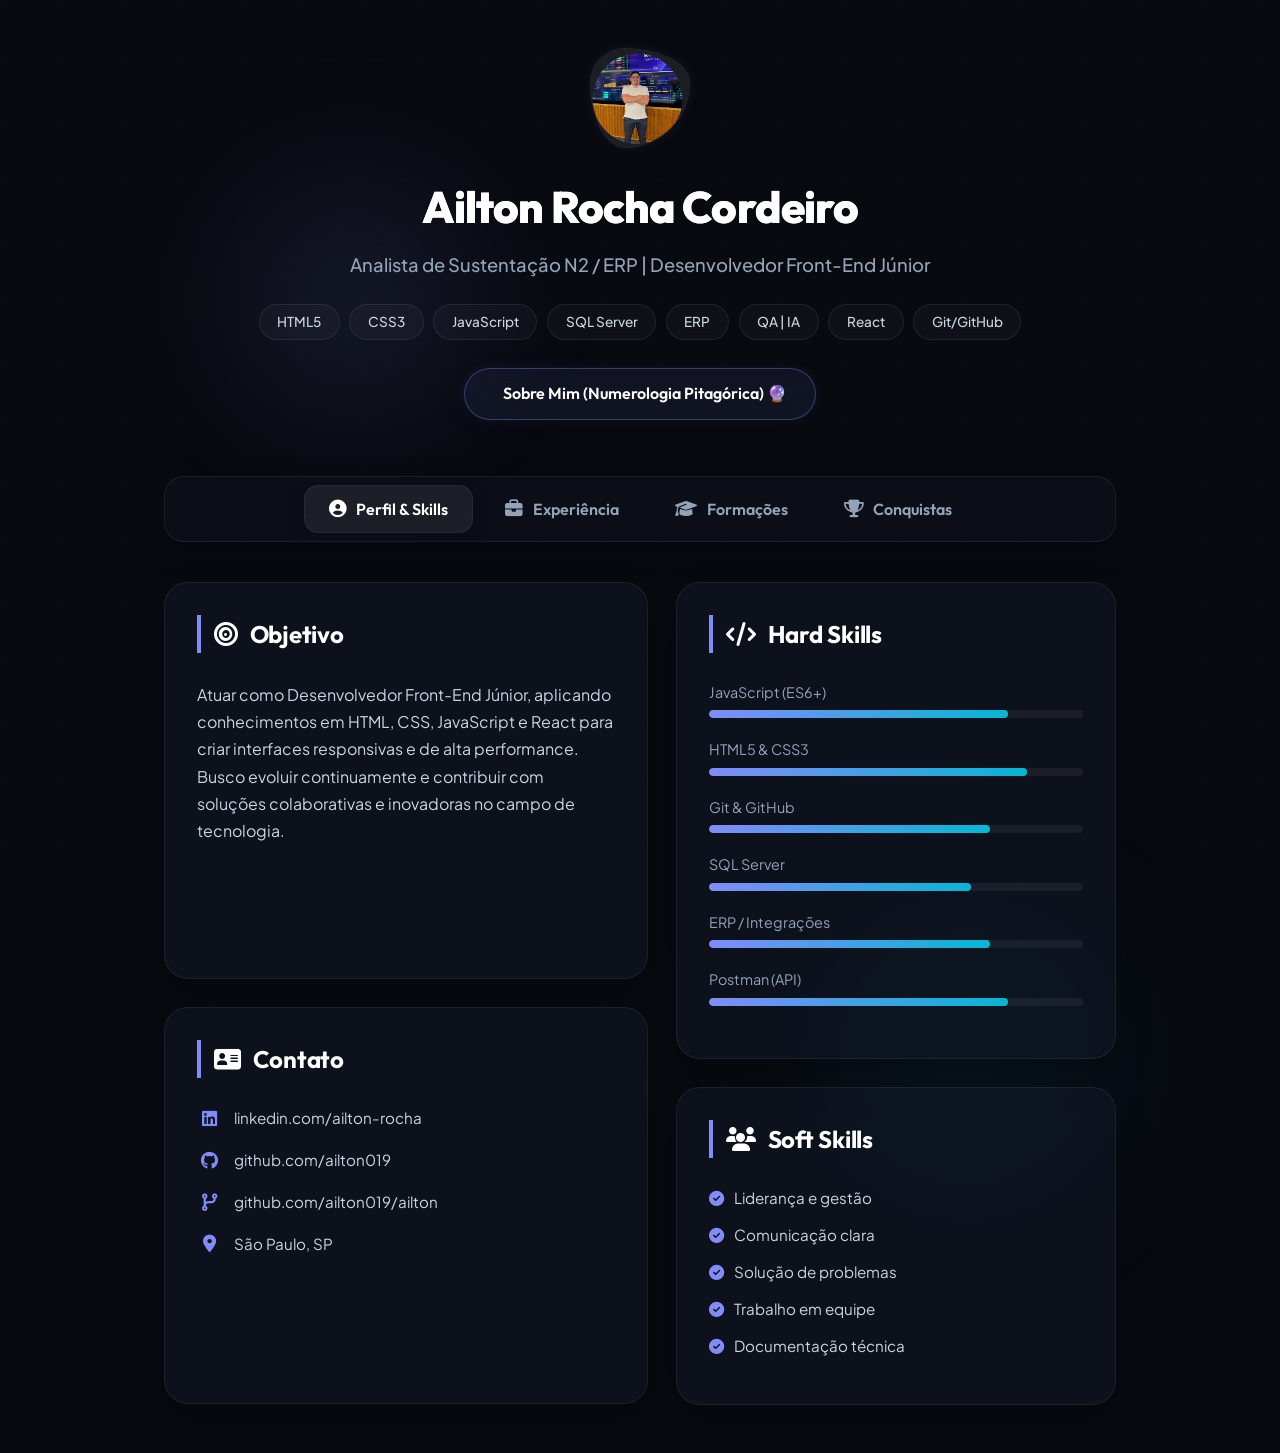
==== commit beba5f0b: "update full" ====
--- a/index.html
+++ b/index.html
@@ -22,7 +22,7 @@
         <!-- HEADER / HERO -->
         <header class="hero">
             <div class="avatar">
-                <span>🤵🏻‍♂️</span>
+                <img src="src/img/profile.png" alt="Ailton Rocha Cordeiro">
             </div>
             <h1 class="name">Ailton Rocha Cordeiro</h1>
             <p class="title">Analista de Sustentação N2 / ERP | Desenvolvedor Front-End Júnior</p>
@@ -35,6 +35,11 @@
                 <span class="badge">QA | IA</span>
                 <span class="badge">React</span>
                 <span class="badge">Git/GitHub</span>
+            </div>
+            <div class="numerology-container">
+                <a href="numerologia.html" class="numerology-btn">
+                    <i class="fas fa-sparkles"></i> Sobre Mim (Numerologia Pitagórica) 🔮
+                </a>
             </div>
         </header>
 
@@ -167,106 +172,25 @@
             <div class="tab-pane" id="formacoes">
                 <div class="info-card education-panel">
                     <h3><i class="fas fa-shield-alt"></i> Formações e Certificações</h3>
-                    <p class="panel-subtitle">Minhas credenciais acadêmicas e técnicas representadas como escudos de conquista.</p>
+                    <p class="panel-subtitle">Minhas credenciais acadêmicas e técnicas representadas como escudos de conquista. Clique em um escudo para visualizar o comprovante.</p>
                     
-                    <div class="shields-grid">
-                        <!-- Shield 1: Bacharelado -->
-                        <div class="shield-badge color-gold">
-                            <svg viewBox="0 0 140 180" class="shield-bg">
-                                <path d="M 5,5 H 135 V 150 L 70,175 L 5,150 Z" />
-                            </svg>
-                            <div class="shield-content">
-                                <div class="shield-icon"><i class="fas fa-university"></i></div>
-                                <div class="shield-title">GRADUAÇÃO</div>
-                                <div class="shield-desc">Engenharia da Computação</div>
-                                <div class="shield-ribbon">2018 - 2023</div>
-                                <div class="shield-status">Bacharel</div>
-                            </div>
-                        </div>
-
-                        <!-- Shield 2: Dev Web -->
-                        <div class="shield-badge color-blue">
-                            <svg viewBox="0 0 140 180" class="shield-bg">
-                                <path d="M 5,5 H 135 V 150 L 70,175 L 5,150 Z" />
-                            </svg>
-                            <div class="shield-content">
-                                <div class="shield-icon"><i class="fas fa-code"></i></div>
-                                <div class="shield-title">FRONT-END</div>
-                                <div class="shield-desc">Web Development (HTML/CSS/JS)</div>
-                                <div class="shield-ribbon">2024 - 2025</div>
-                                <div class="shield-status">Certificado</div>
-                            </div>
-                        </div>
-
-                        <!-- Shield 3: SQL Server -->
-                        <div class="shield-badge color-teal">
-                            <svg viewBox="0 0 140 180" class="shield-bg">
-                                <path d="M 5,5 H 135 V 150 L 70,175 L 5,150 Z" />
-                            </svg>
-                            <div class="shield-content">
-                                <div class="shield-icon"><i class="fas fa-database"></i></div>
-                                <div class="shield-title">DATABASE</div>
-                                <div class="shield-desc">SQL Server / Banco de Dados</div>
-                                <div class="shield-ribbon">2025</div>
-                                <div class="shield-status">Certificado</div>
-                            </div>
-                        </div>
-
-                        <!-- Shield 4: Git / GitHub -->
-                        <div class="shield-badge color-purple">
-                            <svg viewBox="0 0 140 180" class="shield-bg">
-                                <path d="M 5,5 H 135 V 150 L 70,175 L 5,150 Z" />
-                            </svg>
-                            <div class="shield-content">
-                                <div class="shield-icon"><i class="fas fa-code-branch"></i></div>
-                                <div class="shield-title">CONTROLE</div>
-                                <div class="shield-desc">Git / GitHub Versioning</div>
-                                <div class="shield-ribbon">2025 - 2026</div>
-                                <div class="shield-status">Certificado</div>
-                            </div>
-                        </div>
-
-                        <!-- Shield 5: Robot Framework -->
-                        <div class="shield-badge color-darkblue">
-                            <svg viewBox="0 0 140 180" class="shield-bg">
-                                <path d="M 5,5 H 135 V 150 L 70,175 L 5,150 Z" />
-                            </svg>
-                            <div class="shield-content">
-                                <div class="shield-icon"><i class="fas fa-robot"></i></div>
-                                <div class="shield-title">AUTOMAÇÃO</div>
-                                <div class="shield-desc">Robot Framework (QA)</div>
-                                <div class="shield-ribbon">2025 - 2026</div>
-                                <div class="shield-status">Certificado</div>
-                            </div>
-                        </div>
-
-                        <!-- Shield 6: Redes / Cisco -->
-                        <div class="shield-badge color-orange">
-                            <svg viewBox="0 0 140 180" class="shield-bg">
-                                <path d="M 5,5 H 135 V 150 L 70,175 L 5,150 Z" />
-                            </svg>
-                            <div class="shield-content">
-                                <div class="shield-icon"><i class="fas fa-network-wired"></i></div>
-                                <div class="shield-title">INFRA</div>
-                                <div class="shield-desc">Redes de Computadores / Cisco</div>
-                                <div class="shield-ribbon">2019 - 2020</div>
-                                <div class="shield-status">Certificado</div>
-                            </div>
-                        </div>
-
-                        <!-- Shield 7: C# -->
-                        <div class="shield-badge color-pink">
-                            <svg viewBox="0 0 140 180" class="shield-bg">
-                                <path d="M 5,5 H 135 V 150 L 70,175 L 5,150 Z" />
-                            </svg>
-                            <div class="shield-content">
-                                <div class="shield-icon"><i class="fab fa-microsoft"></i></div>
-                                <div class="shield-title">BACKEND</div>
-                                <div class="shield-desc">Programação C# (.NET)</div>
-                                <div class="shield-ribbon">2024 - 2025</div>
-                                <div class="shield-status">Certificado</div>
-                            </div>
-                        </div>
+                    <!-- Filtros e Busca de Certificados -->
+                    <div class="cert-controls">
+                        <div class="filter-group">
+                            <button class="filter-btn active" data-filter="all">Todos</button>
+                            <button class="filter-btn" data-filter="core">Principais</button>
+                            <button class="filter-btn" data-filter="tech">Tecnologia</button>
+                            <button class="filter-btn" data-filter="linx">Linx Academy</button>
+                            <button class="filter-btn" data-filter="totvs">TOTVS / Seg</button>
+                        </div>
+                        <div class="search-group">
+                            <i class="fas fa-search"></i>
+                            <input type="text" id="certSearch" placeholder="Buscar certificado pelo nome...">
+                        </div>
+                    </div>
+
+                    <div class="shields-grid" id="shieldsGrid">
+                        <!-- Os escudos serão gerados dinamicamente via JS -->
                     </div>
                 </div>
             </div>
@@ -512,6 +436,17 @@
             <h3>Editar</h3>
             <input type="text" id="editInput" placeholder="Novo valor">
             <button id="saveEdit">Salvar</button>
+        </div>
+    </div>
+
+    <!-- Modal de Visualização de Certificado -->
+    <div id="certModal" class="modal">
+        <div class="modal-content" style="max-width: 800px; width: 90%; padding: 1.5rem; text-align: center; position: relative;">
+            <span class="close" id="closeCertModal" style="position: absolute; right: 20px; top: 15px; font-size: 2rem;">&times;</span>
+            <h3 id="certModalTitle" style="margin-bottom: 1.5rem; font-family: 'Outfit', sans-serif; font-size: 1.25rem;">Visualizar Certificado</h3>
+            <div style="width: 100%; max-height: 70vh; overflow-y: auto; display: flex; justify-content: center; align-items: center; border-radius: 12px; background: rgba(0,0,0,0.25); padding: 10px; border: 1px solid rgba(255,255,255,0.05);">
+                <img id="certModalImg" src="" alt="Certificado" style="max-width: 100%; max-height: 65vh; object-fit: contain; border-radius: 8px;">
+            </div>
         </div>
     </div>
 
@@ -556,6 +491,7 @@
             animateSkills();
         });
     </script>
+    <script src="src/js/certificados.js"></script>
     <script src="src/js/script.js"></script>
 </body>
 </html>
--- a/src/css/style.css
+++ b/src/css/style.css
@@ -134,6 +134,13 @@
     transform: scale(1.05);
 }
 
+.avatar img {
+    width: 100%;
+    height: 100%;
+    object-fit: cover;
+    border-radius: inherit;
+}
+
 @keyframes morph {
     0% { border-radius: 35% 65% 65% 35% / 35% 35% 65% 65%; }
     50% { border-radius: 65% 35% 35% 65% / 65% 65% 35% 35%; }
@@ -183,6 +190,74 @@
     background: rgba(255, 255, 255, 0.08);
     border-color: rgba(255, 255, 255, 0.2);
     transform: translateY(-2px);
+}
+
+.numerology-container {
+    margin-top: 1.75rem;
+    display: flex;
+    justify-content: center;
+    animation: fadeInUp 0.8s ease 0.2s both;
+}
+
+.numerology-btn {
+    font-family: 'Outfit', sans-serif;
+    font-size: 1rem;
+    font-weight: 600;
+    color: #ffffff;
+    text-decoration: none;
+    background: rgba(129, 140, 248, 0.08);
+    backdrop-filter: blur(12px);
+    -webkit-backdrop-filter: blur(12px);
+    padding: 0.75rem 1.75rem;
+    border-radius: 50px;
+    border: 1px solid rgba(129, 140, 248, 0.35);
+    box-shadow: 0 4px 20px rgba(0, 0, 0, 0.2), 0 0 15px rgba(129, 140, 248, 0.1);
+    display: inline-flex;
+    align-items: center;
+    gap: 0.6rem;
+    cursor: pointer;
+    transition: all 0.4s cubic-bezier(0.4, 0, 0.2, 1);
+    position: relative;
+    overflow: hidden;
+}
+
+.numerology-btn::before {
+    content: '';
+    position: absolute;
+    top: 0;
+    left: -100%;
+    width: 50%;
+    height: 100%;
+    background: linear-gradient(
+        90deg,
+        transparent,
+        rgba(255, 255, 255, 0.15),
+        transparent
+    );
+    transform: skewX(-25deg);
+    transition: none;
+}
+
+.numerology-btn:hover::before {
+    left: 150%;
+    transition: left 0.8s ease-in-out;
+}
+
+.numerology-btn:hover {
+    background: linear-gradient(135deg, rgba(129, 140, 248, 0.2) 0%, rgba(6, 182, 212, 0.2) 100%);
+    border-color: rgba(6, 182, 212, 0.6);
+    box-shadow: 0 8px 25px rgba(129, 140, 248, 0.25), 0 0 25px rgba(6, 182, 212, 0.2);
+    transform: translateY(-3px) scale(1.03);
+}
+
+.numerology-btn i {
+    color: #a78bfa;
+    animation: spin-sparkle 3s linear infinite;
+}
+
+@keyframes spin-sparkle {
+    0%, 100% { transform: scale(1) rotate(0deg); opacity: 1; }
+    50% { transform: scale(1.2) rotate(180deg); opacity: 0.8; }
 }
 
 /* Tab Navigation Menu (Frosted Glass Capsule) */
@@ -879,4 +954,83 @@
         padding: 0.6rem 1rem;
         font-size: 0.9rem;
     }
+}
+
+/* Certificados Search & Filter Styling */
+.cert-controls {
+    display: flex;
+    justify-content: space-between;
+    align-items: center;
+    gap: 1.5rem;
+    margin-bottom: 2rem;
+    flex-wrap: wrap;
+    background: rgba(15, 12, 33, 0.2);
+    padding: 1rem;
+    border-radius: 16px;
+    border: 1px solid rgba(255, 255, 255, 0.03);
+}
+
+.filter-group {
+    display: flex;
+    gap: 0.5rem;
+    flex-wrap: wrap;
+}
+
+.filter-btn {
+    font-family: 'Outfit', sans-serif;
+    font-size: 0.88rem;
+    font-weight: 600;
+    color: var(--text-muted);
+    background: rgba(255, 255, 255, 0.02);
+    border: 1px solid rgba(255, 255, 255, 0.05);
+    padding: 0.5rem 1rem;
+    border-radius: 10px;
+    cursor: pointer;
+    transition: all 0.25s ease;
+}
+
+.filter-btn:hover {
+    color: #ffffff;
+    background: rgba(255, 255, 255, 0.06);
+    border-color: rgba(255, 255, 255, 0.15);
+}
+
+.filter-btn.active {
+    color: #ffffff;
+    background: rgba(129, 140, 248, 0.15);
+    border-color: rgba(129, 140, 248, 0.4);
+    box-shadow: 0 4px 12px rgba(129, 140, 248, 0.15);
+}
+
+.search-group {
+    display: flex;
+    align-items: center;
+    position: relative;
+    flex: 1;
+    min-width: 250px;
+}
+
+.search-group i {
+    position: absolute;
+    left: 15px;
+    color: var(--text-muted);
+}
+
+.search-group input {
+    width: 100%;
+    padding: 0.65rem 1rem 0.65rem 2.6rem;
+    background: rgba(10, 8, 21, 0.6);
+    border: 1px solid rgba(255, 255, 255, 0.08);
+    border-radius: 12px;
+    color: #ffffff;
+    font-family: 'Plus Jakarta Sans', sans-serif;
+    font-size: 0.95rem;
+    outline: none;
+    transition: all 0.3s ease;
+}
+
+.search-group input:focus {
+    border-color: var(--accent-indigo);
+    box-shadow: 0 0 10px rgba(129, 140, 248, 0.25);
+    background: rgba(10, 8, 21, 0.8);
 }
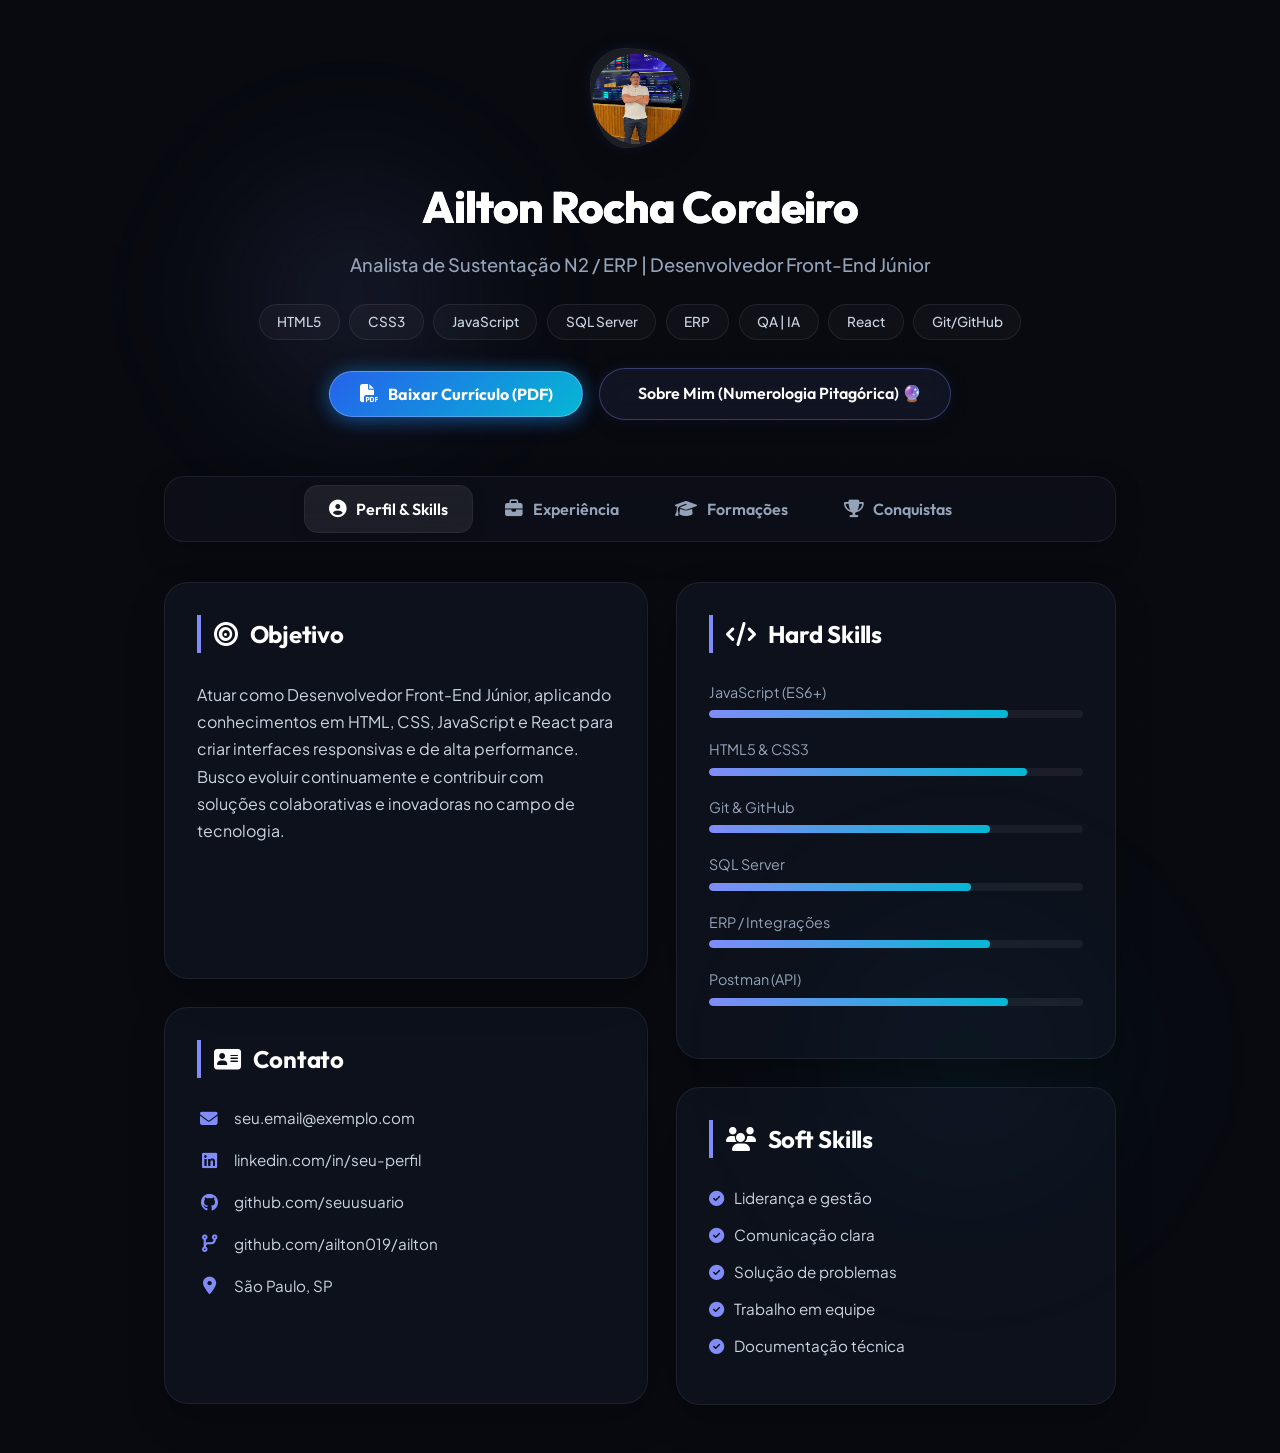
==== commit 069df5e6: "update curriculo update curriculo" ====
--- a/index.html
+++ b/index.html
@@ -36,7 +36,10 @@
                 <span class="badge">React</span>
                 <span class="badge">Git/GitHub</span>
             </div>
-            <div class="numerology-container">
+            <div class="hero-actions">
+                <button type="button" id="downloadCvBtn" class="download-cv-btn" title="Baixar Currículo Profissional em PDF">
+                    <i class="fas fa-file-pdf"></i> Baixar Currículo (PDF)
+                </button>
                 <a href="numerologia.html" class="numerology-btn">
                     <i class="fas fa-sparkles"></i> Sobre Mim (Numerologia Pitagórica) 🔮
                 </a>
@@ -74,12 +77,16 @@
                         <div class="info-card contact">
                             <h3><i class="fas fa-address-card"></i> Contato</h3>
                             <div class="contact-item">
+                                <i class="fas fa-envelope"></i>
+                                <a id="email" href="mailto:arc48388528@gmail.com">arc48388528@gmail.com</a>
+                            </div>
+                            <div class="contact-item">
                                 <i class="fab fa-linkedin"></i>
-                                <a href="https://www.linkedin.com/in/ailton-rocha-b32206172/" target="_blank">linkedin.com/ailton-rocha</a>
+                                <a id="linkedin-link" href="https://www.linkedin.com/in/ailton-rocha-b32206172/" target="_blank">linkedin.com/ailton-rocha</a>
                             </div>
                             <div class="contact-item">
                                 <i class="fab fa-github"></i>
-                                <a href="https://github.com/ailton019" target="_blank">github.com/ailton019</a>
+                                <a id="github-link" href="https://github.com/ailton019" target="_blank">github.com/ailton019</a>
                             </div>
                             <div class="contact-item">
                                 <i class="fas fa-code-branch"></i>
@@ -446,6 +453,71 @@
             <h3 id="certModalTitle" style="margin-bottom: 1.5rem; font-family: 'Outfit', sans-serif; font-size: 1.25rem;">Visualizar Certificado</h3>
             <div style="width: 100%; max-height: 70vh; overflow-y: auto; display: flex; justify-content: center; align-items: center; border-radius: 12px; background: rgba(0,0,0,0.25); padding: 10px; border: 1px solid rgba(255,255,255,0.05);">
                 <img id="certModalImg" src="" alt="Certificado" style="max-width: 100%; max-height: 65vh; object-fit: contain; border-radius: 8px;">
+            </div>
+        </div>
+    </div>
+
+    <!-- Modal para Opções de Download do Currículo -->
+    <div id="cvModal" class="modal">
+        <div class="cv-modal-content">
+            <span class="close close-cv-modal" style="position: absolute; right: 20px; top: 18px; font-size: 2rem; cursor: pointer; color: #94a3b8;">&times;</span>
+            <div class="cv-modal-header">
+                <h3><i class="fas fa-file-pdf"></i> Baixar Currículo Profissional</h3>
+                <p>Selecione o direcionamento do currículo em PDF. O documento é gerado em tempo real com padrão executivo A4 pronto para análise de recrutadores e sistemas ATS.</p>
+            </div>
+
+            <div class="cv-options-list">
+                <!-- Opção 1: Completo / Geral (Recomendado) -->
+                <button type="button" class="cv-option-card primary" data-cv-focus="geral">
+                    <div class="cv-option-info">
+                        <h4>
+                            <i class="fas fa-layer-group"></i> Perfil Multidisciplinar
+                            <span class="cv-badge-recommended">Recomendado</span>
+                        </h4>
+                        <p>Visão integrada: Desenvolvedor Jr, QA / Automação e Banco de Dados / Sustentação N2.</p>
+                    </div>
+                    <div class="cv-option-icon">
+                        <i class="fas fa-download"></i>
+                    </div>
+                </button>
+
+                <!-- Opção 2: Foco Desenvolvedor Júnior -->
+                <button type="button" class="cv-option-card" data-cv-focus="dev">
+                    <div class="cv-option-info">
+                        <h4><i class="fas fa-code"></i> Foco: Desenvolvedor Júnior</h4>
+                        <p>Ênfase em JavaScript, React, HTML5/CSS3, C# (.NET), APIs REST e lógica de software.</p>
+                    </div>
+                    <div class="cv-option-icon">
+                        <i class="fas fa-download"></i>
+                    </div>
+                </button>
+
+                <!-- Opção 3: Foco QA / Automação -->
+                <button type="button" class="cv-option-card" data-cv-focus="qa">
+                    <div class="cv-option-info">
+                        <h4><i class="fas fa-robot"></i> Foco: QA / Testes & Automação</h4>
+                        <p>Ênfase em Robot Framework, testes de API (Postman), análise de causa raiz (RCA) e homologação.</p>
+                    </div>
+                    <div class="cv-option-icon">
+                        <i class="fas fa-download"></i>
+                    </div>
+                </button>
+
+                <!-- Opção 4: Foco Banco de Dados / Sustentação -->
+                <button type="button" class="cv-option-card" data-cv-focus="database">
+                    <div class="cv-option-info">
+                        <h4><i class="fas fa-database"></i> Foco: Banco de Dados / Sustentação N2</h4>
+                        <p>Ênfase em SQL Server, queries complexas, suporte crítico a ERPs (Microvix/TOTVS) e integridade de dados.</p>
+                    </div>
+                    <div class="cv-option-icon">
+                        <i class="fas fa-download"></i>
+                    </div>
+                </button>
+            </div>
+
+            <div class="cv-modal-footer">
+                <span>Arquivo gerado: <strong>curriculo.pdf</strong></span>
+                <button type="button" onclick="window.baixarCurriculoPdf('geral')"><i class="fas fa-bolt"></i> Download Direto</button>
             </div>
         </div>
     </div>
@@ -491,7 +563,9 @@
             animateSkills();
         });
     </script>
+    <script src="src/js/html2pdf.bundle.min.js"></script>
     <script src="src/js/certificados.js"></script>
+    <script src="src/js/curriculo-generator.js"></script>
     <script src="src/js/script.js"></script>
 </body>
 </html>
--- a/src/css/style.css
+++ b/src/css/style.css
@@ -192,11 +192,68 @@
     transform: translateY(-2px);
 }
 
+.hero-actions,
 .numerology-container {
     margin-top: 1.75rem;
     display: flex;
+    flex-wrap: wrap;
     justify-content: center;
+    align-items: center;
+    gap: 1rem;
     animation: fadeInUp 0.8s ease 0.2s both;
+}
+
+.download-cv-btn {
+    font-family: 'Outfit', sans-serif;
+    font-size: 1rem;
+    font-weight: 700;
+    color: #ffffff;
+    text-decoration: none;
+    background: linear-gradient(135deg, #2563eb 0%, #06b6d4 100%);
+    padding: 0.75rem 1.85rem;
+    border-radius: 50px;
+    border: 1px solid rgba(255, 255, 255, 0.25);
+    box-shadow: 0 4px 20px rgba(37, 99, 235, 0.4), 0 0 20px rgba(6, 182, 212, 0.3);
+    display: inline-flex;
+    align-items: center;
+    gap: 0.65rem;
+    cursor: pointer;
+    transition: all 0.35s cubic-bezier(0.4, 0, 0.2, 1);
+    position: relative;
+    overflow: hidden;
+}
+
+.download-cv-btn::before {
+    content: '';
+    position: absolute;
+    top: 0;
+    left: -100%;
+    width: 50%;
+    height: 100%;
+    background: linear-gradient(
+        90deg,
+        transparent,
+        rgba(255, 255, 255, 0.3),
+        transparent
+    );
+    transform: skewX(-25deg);
+    transition: none;
+}
+
+.download-cv-btn:hover::before {
+    left: 150%;
+    transition: left 0.8s ease-in-out;
+}
+
+.download-cv-btn:hover {
+    transform: translateY(-3px) scale(1.03);
+    box-shadow: 0 8px 30px rgba(37, 99, 235, 0.55), 0 0 30px rgba(6, 182, 212, 0.45);
+    border-color: rgba(255, 255, 255, 0.5);
+}
+
+.download-cv-btn i {
+    font-size: 1.15rem;
+    color: #ffffff;
 }
 
 .numerology-btn {
@@ -1033,4 +1090,231 @@
     border-color: var(--accent-indigo);
     box-shadow: 0 0 10px rgba(129, 140, 248, 0.25);
     background: rgba(10, 8, 21, 0.8);
+}
+
+/* ==========================================================================
+   CV DOWNLOAD MODAL & LOADER
+   ========================================================================== */
+
+.cv-modal-content {
+    background: rgba(15, 23, 42, 0.96);
+    backdrop-filter: blur(24px);
+    -webkit-backdrop-filter: blur(24px);
+    border: 1px solid rgba(255, 255, 255, 0.12);
+    border-radius: 24px;
+    padding: 2.2rem;
+    max-width: 580px;
+    width: 90%;
+    color: #e2e8f0;
+    box-shadow: 0 25px 50px -12px rgba(0, 0, 0, 0.85), 0 0 40px rgba(37, 99, 235, 0.2);
+    position: relative;
+    animation: modalScale 0.3s cubic-bezier(0.16, 1, 0.3, 1);
+}
+
+@keyframes modalScale {
+    from {
+        opacity: 0;
+        transform: scale(0.95) translateY(10px);
+    }
+    to {
+        opacity: 1;
+        transform: scale(1) translateY(0);
+    }
+}
+
+.cv-modal-header {
+    text-align: center;
+    margin-bottom: 1.5rem;
+}
+
+.cv-modal-header h3 {
+    font-family: 'Outfit', sans-serif;
+    font-size: 1.5rem;
+    font-weight: 700;
+    color: #ffffff;
+    display: flex;
+    align-items: center;
+    justify-content: center;
+    gap: 0.6rem;
+}
+
+.cv-modal-header h3 i {
+    color: #38bdf8;
+}
+
+.cv-modal-header p {
+    font-size: 0.9rem;
+    color: #94a3b8;
+    margin-top: 0.4rem;
+    line-height: 1.5;
+}
+
+.cv-options-list {
+    display: flex;
+    flex-direction: column;
+    gap: 0.85rem;
+    margin-bottom: 1.25rem;
+}
+
+.cv-option-card {
+    background: rgba(30, 41, 59, 0.65);
+    border: 1px solid rgba(255, 255, 255, 0.08);
+    border-radius: 14px;
+    padding: 1.1rem 1.25rem;
+    display: flex;
+    align-items: center;
+    justify-content: space-between;
+    gap: 1rem;
+    cursor: pointer;
+    transition: all 0.25s ease;
+    text-align: left;
+    color: inherit;
+    width: 100%;
+    outline: none;
+}
+
+.cv-option-card:hover {
+    background: rgba(37, 99, 235, 0.18);
+    border-color: rgba(56, 189, 248, 0.5);
+    transform: translateY(-2px);
+    box-shadow: 0 6px 20px rgba(0, 0, 0, 0.3);
+}
+
+.cv-option-card.primary {
+    background: linear-gradient(135deg, rgba(37, 99, 235, 0.3) 0%, rgba(6, 182, 212, 0.2) 100%);
+    border-color: rgba(56, 189, 248, 0.6);
+    box-shadow: 0 4px 20px rgba(37, 99, 235, 0.2);
+}
+
+.cv-option-card.primary:hover {
+    background: linear-gradient(135deg, rgba(37, 99, 235, 0.45) 0%, rgba(6, 182, 212, 0.3) 100%);
+    border-color: rgba(56, 189, 248, 0.9);
+    box-shadow: 0 8px 25px rgba(37, 99, 235, 0.35);
+}
+
+.cv-option-info h4 {
+    font-family: 'Outfit', sans-serif;
+    font-size: 1.05rem;
+    font-weight: 600;
+    color: #ffffff;
+    display: flex;
+    align-items: center;
+    gap: 0.55rem;
+}
+
+.cv-option-info p {
+    font-size: 0.82rem;
+    color: #94a3b8;
+    margin-top: 0.25rem;
+    line-height: 1.4;
+}
+
+.cv-badge-recommended {
+    background: #2563eb;
+    color: #ffffff;
+    font-size: 0.65rem;
+    font-weight: 800;
+    padding: 3px 8px;
+    border-radius: 20px;
+    text-transform: uppercase;
+    letter-spacing: 0.5px;
+}
+
+.cv-option-icon {
+    font-size: 1.35rem;
+    color: #38bdf8;
+    display: flex;
+    align-items: center;
+    justify-content: center;
+    flex-shrink: 0;
+}
+
+.cv-modal-footer {
+    display: flex;
+    align-items: center;
+    justify-content: center;
+    gap: 1.5rem;
+    padding-top: 1rem;
+    border-top: 1px solid rgba(255, 255, 255, 0.08);
+    font-size: 0.85rem;
+    color: #94a3b8;
+}
+
+.cv-modal-footer a,
+.cv-modal-footer button {
+    background: transparent;
+    border: none;
+    color: #38bdf8;
+    cursor: pointer;
+    font-size: 0.85rem;
+    text-decoration: underline;
+    display: inline-flex;
+    align-items: center;
+    gap: 0.4rem;
+}
+
+.cv-modal-footer a:hover,
+.cv-modal-footer button:hover {
+    color: #ffffff;
+}
+
+/* Indicador de geração do PDF */
+.cv-download-loader {
+    position: fixed;
+    top: 0;
+    left: 0;
+    width: 100%;
+    height: 100%;
+    background: rgba(8, 10, 16, 0.88);
+    backdrop-filter: blur(12px);
+    -webkit-backdrop-filter: blur(12px);
+    z-index: 10000;
+    display: none;
+    flex-direction: column;
+    align-items: center;
+    justify-content: center;
+    gap: 1.5rem;
+    color: #ffffff;
+}
+
+.cv-spinner {
+    width: 55px;
+    height: 55px;
+    border: 4px solid rgba(255, 255, 255, 0.12);
+    border-top: 4px solid #38bdf8;
+    border-radius: 50%;
+    animation: spin 0.8s linear infinite;
+}
+
+.cv-loader-text {
+    text-align: center;
+}
+
+.cv-loader-text strong {
+    font-family: 'Outfit', sans-serif;
+    font-size: 1.25rem;
+    display: block;
+    color: #ffffff;
+    margin-bottom: 0.35rem;
+}
+
+.cv-loader-text span {
+    font-size: 0.9rem;
+    color: #94a3b8;
+}
+
+/* Regras de impressão para compatibilidade */
+@media print {
+    body {
+        background: #ffffff !important;
+        color: #1e293b !important;
+    }
+    .bg-glow-1, .bg-glow-2, .grid-bg, .tab-navigation, .cert-controls, .hero-actions, .numerology-container, .modal, .cv-download-loader {
+        display: none !important;
+    }
+    .container {
+        max-width: 100% !important;
+        padding: 0 !important;
+        margin: 0 !important;
+    }
 }
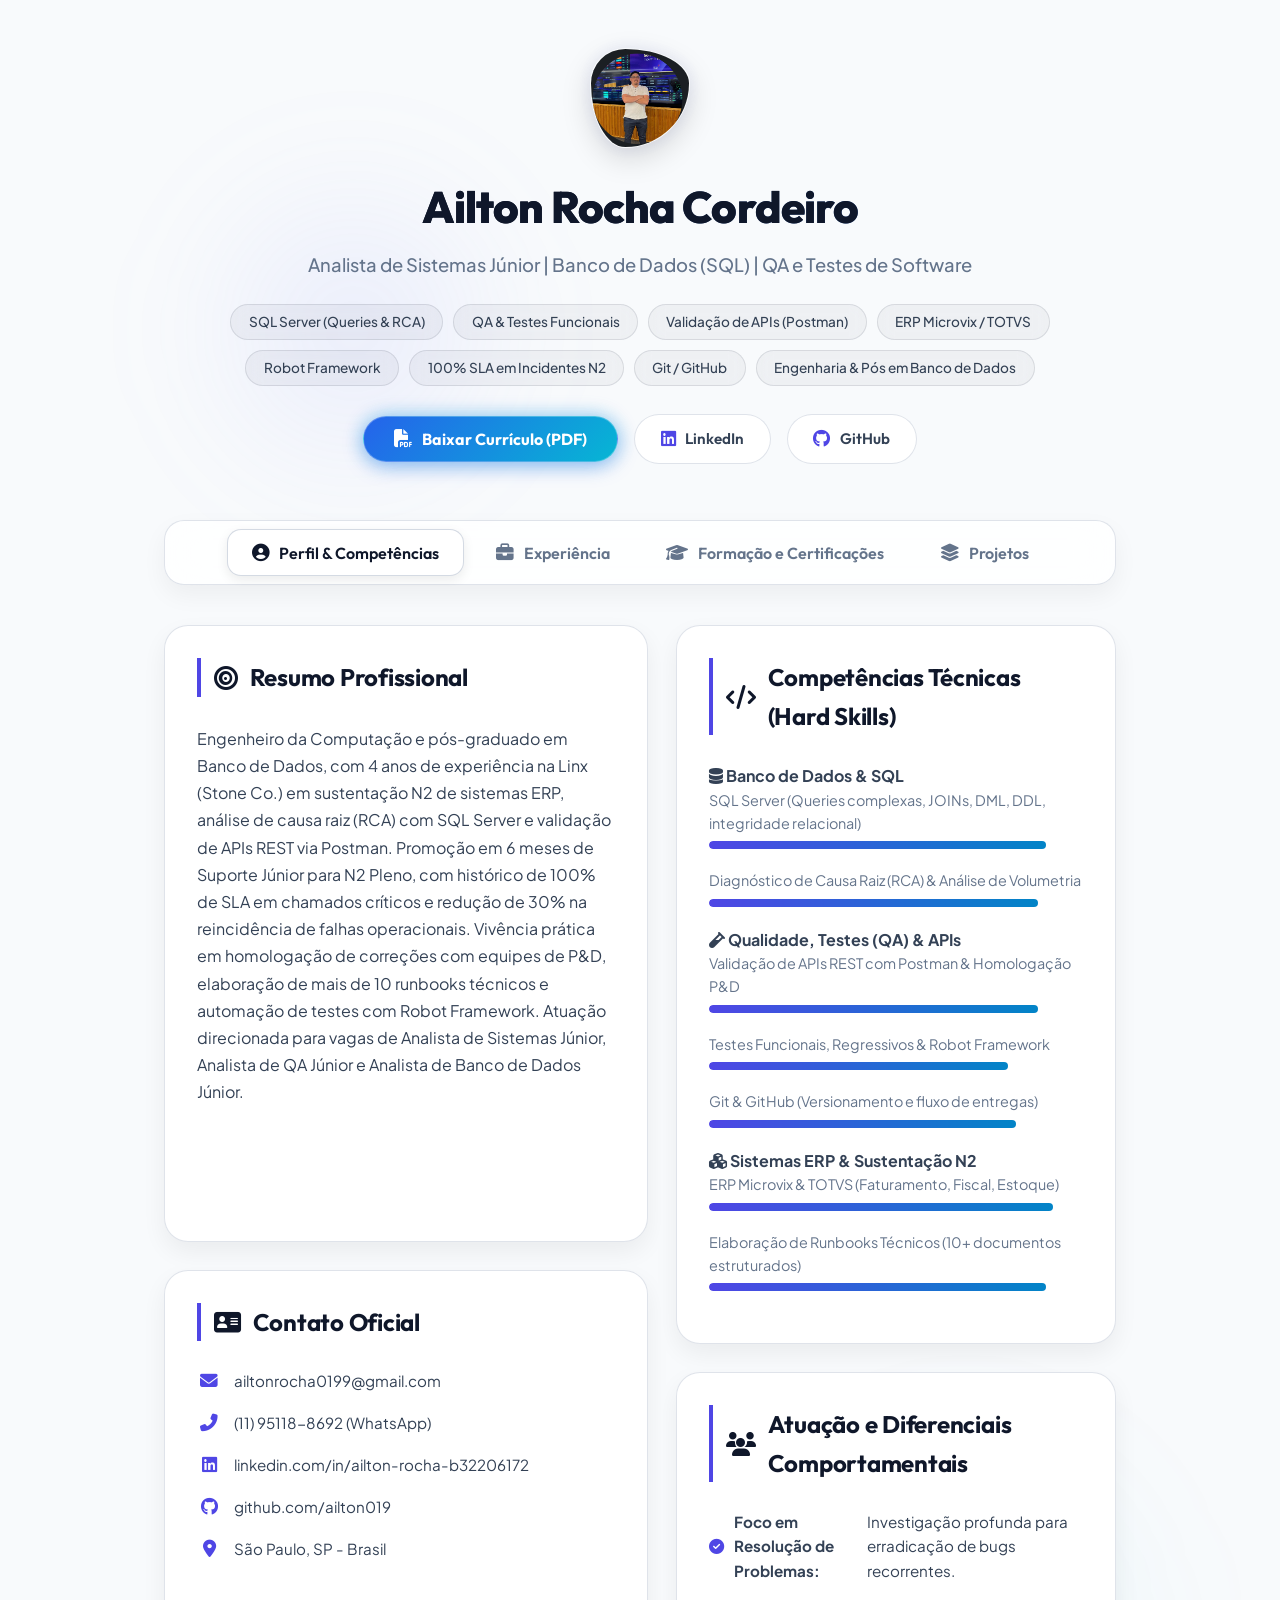
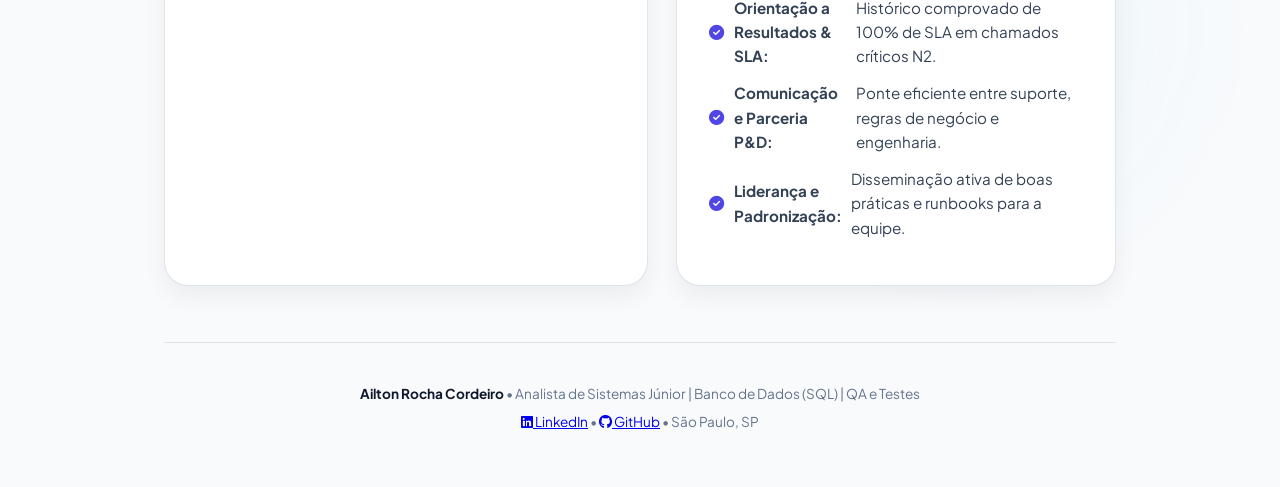
==== commit e17d0e7e: "feat: curriculo unico estrategico ATS em PDF sem modal de opcoes e dados reais" ====
--- a/index.html
+++ b/index.html
@@ -3,569 +3,457 @@
 <head>
     <meta charset="UTF-8">
     <meta name="viewport" content="width=device-width, initial-scale=1.0, user-scalable=yes">
-    <meta name="description" content="Currículo online de Desenvolvedor Front-End Júnior | Ailton Rocha Cordeiro">
-    <title>Portfólio | Ailton Rocha Cordeiro</title>
-    <link rel="stylesheet" href="src/css/style.css">
+    <meta name="description" content="Engenheiro da Computação e pós-graduado em Banco de Dados com 4 anos na Linx (Stone Co.). Analista de Sistemas Júnior | Banco de Dados (SQL) | QA e Testes de Software.">
+    <title>Ailton Rocha Cordeiro | Analista de Sistemas Júnior | Banco de Dados (SQL) | QA e Testes</title>
+    
+    <!-- Open Graph / Meta Compartilhamento -->
+    <meta property="og:type" content="website">
+    <meta property="og:url" content="https://ailton019.github.io/ailton/">
+    <meta property="og:title" content="Ailton Rocha Cordeiro | Analista de Sistemas Júnior | Banco de Dados (SQL) | QA e Testes">
+    <meta property="og:description" content="Engenheiro da Computação e pós-graduado em Banco de Dados com 4 anos na Linx (Stone Co.). RCA com SQL Server, 100% SLA em chamados críticos e validação de APIs REST.">
+    <meta property="og:image" content="https://ailton019.github.io/ailton/src/img/profile.png">
+    
+    <!-- Twitter -->
+    <meta name="twitter:card" content="summary_large_image">
+    <meta name="twitter:title" content="Ailton Rocha Cordeiro | Analista de Sistemas | SQL | QA">
+    <meta name="twitter:description" content="4 anos de Linx (Stone Co.), Pós em Banco de Dados, RCA com SQL Server e automação de testes.">
+    <meta name="twitter:image" content="https://ailton019.github.io/ailton/src/img/profile.png">
+
+    <link rel="stylesheet" href="src/css/style.css?v=20261017">
     <link rel="preconnect" href="https://fonts.googleapis.com">
     <link rel="preconnect" href="https://fonts.gstatic.com" crossorigin>
-    <link href="https://fonts.googleapis.com/css2?family=Outfit:wght@300;400;500;600;700;800&family=Plus+Jakarta+Sans:wght@300;400;500;600;700&display=swap" rel="stylesheet">
+    <link href="https://fonts.googleapis.com/css2?family=Outfit:wght@400;500;600;700;800&family=Plus+Jakarta+Sans:wght@400;500;600;700&display=swap" rel="stylesheet">
     <link rel="stylesheet" href="https://cdnjs.cloudflare.com/ajax/libs/font-awesome/6.5.1/css/all.min.css">
     <link rel="shortcut icon" href="./src/img/homem-de-terno-e-gravata.png" type="image/x-icon">
 </head>
 <body>
-    <!-- Decorative frosted background glow blobs -->
-    <div class="bg-glow-1"></div>
-    <div class="bg-glow-2"></div>
-    <div class="grid-bg"></div>
+    <!-- Decorative subtle ambient background -->
+    <div class="bg-glow-1" aria-hidden="true"></div>
+    <div class="bg-glow-2" aria-hidden="true"></div>
+    <div class="grid-bg" aria-hidden="true"></div>
 
     <div class="container">
         <!-- HEADER / HERO -->
         <header class="hero">
             <div class="avatar">
-                <img src="src/img/profile.png" alt="Ailton Rocha Cordeiro">
+                <img src="src/img/profile.png" alt="Ailton Rocha Cordeiro - Foto Profissional">
             </div>
             <h1 class="name">Ailton Rocha Cordeiro</h1>
-            <p class="title">Analista de Sustentação N2 / ERP | Desenvolvedor Front-End Júnior</p>
+            <p class="title">Analista de Sistemas Júnior | Banco de Dados (SQL) | QA e Testes de Software</p>
+            
             <div class="badges">
-                <span class="badge">HTML5</span>
-                <span class="badge">CSS3</span>
-                <span class="badge">JavaScript</span>
-                <span class="badge">SQL Server</span>
-                <span class="badge">ERP</span>
-                <span class="badge">QA | IA</span>
-                <span class="badge">React</span>
-                <span class="badge">Git/GitHub</span>
+                <span class="badge">SQL Server (Queries & RCA)</span>
+                <span class="badge">QA & Testes Funcionais</span>
+                <span class="badge">Validação de APIs (Postman)</span>
+                <span class="badge">ERP Microvix / TOTVS</span>
+                <span class="badge">Robot Framework</span>
+                <span class="badge">100% SLA em Incidentes N2</span>
+                <span class="badge">Git / GitHub</span>
+                <span class="badge">Engenharia & Pós em Banco de Dados</span>
             </div>
+
             <div class="hero-actions">
-                <button type="button" id="downloadCvBtn" class="download-cv-btn" title="Baixar Currículo Profissional em PDF">
+                <button type="button" id="downloadCvBtn" class="download-cv-btn" title="Baixar Currículo Profissional Único em PDF">
                     <i class="fas fa-file-pdf"></i> Baixar Currículo (PDF)
                 </button>
-                <a href="numerologia.html" class="numerology-btn">
-                    <i class="fas fa-sparkles"></i> Sobre Mim (Numerologia Pitagórica) 🔮
+                <a href="https://www.linkedin.com/in/ailton-rocha-b32206172/" target="_blank" rel="noopener noreferrer" class="hero-social-btn" title="Acessar perfil no LinkedIn">
+                    <i class="fab fa-linkedin"></i> LinkedIn
+                </a>
+                <a href="https://github.com/ailton019" target="_blank" rel="noopener noreferrer" class="hero-social-btn" title="Acessar repositórios no GitHub">
+                    <i class="fab fa-github"></i> GitHub
                 </a>
             </div>
         </header>
 
         <!-- NAVIGATION MENU (TABS) -->
-        <nav class="tab-navigation">
+        <nav class="tab-navigation" aria-label="Navegação por abas">
             <button class="tab-btn active" data-tab="sobre">
-                <i class="fas fa-user-circle"></i> Perfil & Skills
+                <i class="fas fa-user-circle"></i> Perfil & Competências
             </button>
             <button class="tab-btn" data-tab="experiencia">
                 <i class="fas fa-briefcase"></i> Experiência
             </button>
             <button class="tab-btn" data-tab="formacoes">
-                <i class="fas fa-graduation-cap"></i> Formações
+                <i class="fas fa-graduation-cap"></i> Formação e Certificações
             </button>
             <button class="tab-btn" data-tab="projetos">
-                <i class="fas fa-trophy"></i> Conquistas
+                <i class="fas fa-layer-group"></i> Projetos
             </button>
         </nav>
 
         <!-- MAIN CONTENT PANELS -->
         <main class="main-content">
             
-            <!-- PANEL: SOBRE / SKILLS -->
-            <div class="tab-pane active" id="sobre">
+            <!-- PANEL: PERFIL & COMPETÊNCIAS -->
+            <section class="tab-pane active" id="sobre" aria-labelledby="tab-sobre">
                 <div class="sobre-grid">
                     <div class="sobre-left">
-                        <div class="info-card objective">
-                            <h3><i class="fas fa-bullseye"></i> Objetivo</h3>
-                            <p>Atuar como Desenvolvedor Front-End Júnior, aplicando conhecimentos em HTML, CSS, JavaScript e React para criar interfaces responsivas e de alta performance. Busco evoluir continuamente e contribuir com soluções colaborativas e inovadoras no campo de tecnologia.</p>
-                        </div>
+                        <article class="info-card objective">
+                            <h3><i class="fas fa-bullseye"></i> Resumo Profissional</h3>
+                            <p>
+                                Engenheiro da Computação e pós-graduado em Banco de Dados, com 4 anos de experiência na Linx (Stone Co.) em sustentação N2 de sistemas ERP, análise de causa raiz (RCA) com SQL Server e validação de APIs REST via Postman. Promoção em 6 meses de Suporte Júnior para N2 Pleno, com histórico de 100% de SLA em chamados críticos e redução de 30% na reincidência de falhas operacionais. Vivência prática em homologação de correções com equipes de P&D, elaboração de mais de 10 runbooks técnicos e automação de testes com Robot Framework. Atuação direcionada para vagas de Analista de Sistemas Júnior, Analista de QA Júnior e Analista de Banco de Dados Júnior.
+                            </p>
+                        </article>
                         
-                        <div class="info-card contact">
-                            <h3><i class="fas fa-address-card"></i> Contato</h3>
+                        <article class="info-card contact">
+                            <h3><i class="fas fa-address-card"></i> Contato Oficial</h3>
                             <div class="contact-item">
                                 <i class="fas fa-envelope"></i>
-                                <a id="email" href="mailto:arc48388528@gmail.com">arc48388528@gmail.com</a>
+                                <a id="email" href="mailto:ailtonrocha0199@gmail.com">ailtonrocha0199@gmail.com</a>
+                            </div>
+                            <div class="contact-item">
+                                <i class="fas fa-phone-alt"></i>
+                                <a href="tel:1195118692">(11) 95118-8692 (WhatsApp)</a>
                             </div>
                             <div class="contact-item">
                                 <i class="fab fa-linkedin"></i>
-                                <a id="linkedin-link" href="https://www.linkedin.com/in/ailton-rocha-b32206172/" target="_blank">linkedin.com/ailton-rocha</a>
+                                <a id="linkedin-link" href="https://www.linkedin.com/in/ailton-rocha-b32206172/" target="_blank" rel="noopener noreferrer">linkedin.com/in/ailton-rocha-b32206172</a>
                             </div>
                             <div class="contact-item">
                                 <i class="fab fa-github"></i>
-                                <a id="github-link" href="https://github.com/ailton019" target="_blank">github.com/ailton019</a>
-                            </div>
-                            <div class="contact-item">
-                                <i class="fas fa-code-branch"></i>
-                                <a href="https://github.com/ailton019/ailton" target="_blank">github.com/ailton019/ailton</a>
+                                <a id="github-link" href="https://github.com/ailton019" target="_blank" rel="noopener noreferrer">github.com/ailton019</a>
                             </div>
                             <div class="contact-item">
                                 <i class="fas fa-map-marker-alt"></i>
-                                <span>São Paulo, SP</span>
-                            </div>
-                        </div>
+                                <span>São Paulo, SP - Brasil</span>
+                            </div>
+                        </article>
                     </div>
 
                     <div class="sobre-right">
-                        <div class="info-card skills">
-                            <h3><i class="fas fa-code"></i> Hard Skills</h3>
-                            <div class="skill-item">
-                                <span>JavaScript (ES6+)</span>
-                                <div class="skill-bar"><div style="width: 80%"></div></div>
-                            </div>
-                            <div class="skill-item">
-                                <span>HTML5 & CSS3</span>
-                                <div class="skill-bar"><div style="width: 85%"></div></div>
-                            </div>
-                            <div class="skill-item">
-                                <span>Git & GitHub</span>
-                                <div class="skill-bar"><div style="width: 75%"></div></div>
-                            </div>
-                            <div class="skill-item">
-                                <span>SQL Server</span>
-                                <div class="skill-bar"><div style="width: 70%"></div></div>
-                            </div>
-                            <div class="skill-item">
-                                <span>ERP / Integrações</span>
-                                <div class="skill-bar"><div style="width: 75%"></div></div>
-                            </div>
-                            <div class="skill-item">
-                                <span>Postman (API)</span>
-                                <div class="skill-bar"><div style="width: 80%"></div></div>
-                            </div>
-                        </div>
-
-                        <div class="info-card soft">
-                            <h3><i class="fas fa-users"></i> Soft Skills</h3>
+                        <article class="info-card skills">
+                            <h3><i class="fas fa-code"></i> Competências Técnicas (Hard Skills)</h3>
+                            
+                            <div class="skill-group-block">
+                                <h4 class="skill-group-title"><i class="fas fa-database"></i> Banco de Dados & SQL</h4>
+                                <div class="skill-item">
+                                    <span>SQL Server (Queries complexas, JOINs, DML, DDL, integridade relacional)</span>
+                                    <div class="skill-bar"><div style="width: 90%"></div></div>
+                                </div>
+                                <div class="skill-item">
+                                    <span>Diagnóstico de Causa Raiz (RCA) & Análise de Volumetria</span>
+                                    <div class="skill-bar"><div style="width: 88%"></div></div>
+                                </div>
+                            </div>
+
+                            <div class="skill-group-block">
+                                <h4 class="skill-group-title"><i class="fas fa-vial"></i> Qualidade, Testes (QA) & APIs</h4>
+                                <div class="skill-item">
+                                    <span>Validação de APIs REST com Postman & Homologação P&D</span>
+                                    <div class="skill-bar"><div style="width: 88%"></div></div>
+                                </div>
+                                <div class="skill-item">
+                                    <span>Testes Funcionais, Regressivos & Robot Framework</span>
+                                    <div class="skill-bar"><div style="width: 80%"></div></div>
+                                </div>
+                                <div class="skill-item">
+                                    <span>Git & GitHub (Versionamento e fluxo de entregas)</span>
+                                    <div class="skill-bar"><div style="width: 82%"></div></div>
+                                </div>
+                            </div>
+
+                            <div class="skill-group-block">
+                                <h4 class="skill-group-title"><i class="fas fa-cubes"></i> Sistemas ERP & Sustentação N2</h4>
+                                <div class="skill-item">
+                                    <span>ERP Microvix & TOTVS (Faturamento, Fiscal, Estoque)</span>
+                                    <div class="skill-bar"><div style="width: 92%"></div></div>
+                                </div>
+                                <div class="skill-item">
+                                    <span>Elaboração de Runbooks Técnicos (10+ documentos estruturados)</span>
+                                    <div class="skill-bar"><div style="width: 90%"></div></div>
+                                </div>
+                            </div>
+                        </article>
+
+                        <article class="info-card soft">
+                            <h3><i class="fas fa-users"></i> Atuação e Diferenciais Comportamentais</h3>
                             <ul>
-                                <li><i class="fas fa-check-circle"></i> Liderança e gestão</li>
-                                <li><i class="fas fa-check-circle"></i> Comunicação clara</li>
-                                <li><i class="fas fa-check-circle"></i> Solução de problemas</li>
-                                <li><i class="fas fa-check-circle"></i> Trabalho em equipe</li>
-                                <li><i class="fas fa-check-circle"></i> Documentação técnica</li>
+                                <li><i class="fas fa-check-circle"></i> <strong>Foco em Resolução de Problemas:</strong> Investigação profunda para erradicação de bugs recorrentes.</li>
+                                <li><i class="fas fa-check-circle"></i> <strong>Orientação a Resultados & SLA:</strong> Histórico comprovado de 100% de SLA em chamados críticos N2.</li>
+                                <li><i class="fas fa-check-circle"></i> <strong>Comunicação e Parceria P&D:</strong> Ponte eficiente entre suporte, regras de negócio e engenharia.</li>
+                                <li><i class="fas fa-check-circle"></i> <strong>Liderança e Padronização:</strong> Disseminação ativa de boas práticas e runbooks para a equipe.</li>
                             </ul>
-                        </div>
+                        </article>
                     </div>
                 </div>
-            </div>
-
-            <!-- PANEL: EXPERIÊNCIA -->
-            <div class="tab-pane" id="experiencia">
-                <div class="info-card experience-panel">
+            </section>
+
+            <!-- PANEL: EXPERIÊNCIA COM TIMELINE -->
+            <section class="tab-pane" id="experiencia" aria-labelledby="tab-experiencia">
+                <article class="info-card experience-panel">
                     <h3><i class="fas fa-briefcase"></i> Experiência Profissional</h3>
+                    <p class="panel-subtitle">Trajetória sólida com resultados comprovados em suporte crítico, análise de causa raiz e liderança.</p>
+
+                    <div class="timeline">
+                        <!-- Item 1: Linx N2 Pleno -->
+                        <div class="timeline-item">
+                            <div class="timeline-marker"></div>
+                            <div class="timeline-content">
+                                <div class="exp-header">
+                                    <h4>Analista de Sustentação N2 (Pleno)</h4>
+                                    <span class="date">2022 – Atual</span>
+                                </div>
+                                <p class="company"><i class="fas fa-building"></i> Linx (Stone Co.) <span class="badge-progression">Promovido em 6 meses</span></p>
+                                <ul>
+                                    <li>Atendimento e sustentação N2 a incidentes críticos de ERP (Microvix/TOTVS), com média de 200 chamados/mês e índice de <strong>100% de SLA alcançado</strong>.</li>
+                                    <li>Execução de RCA (Root Cause Analysis) com consultas avançadas em SQL Server e leitura de código-fonte, <strong>reduzindo em até 30% a reincidência de problemas operacionais</strong>.</li>
+                                    <li>Validação técnica de integrações e APIs REST via Postman, homologando correções de bugs diretamente com equipes de P&D em ambientes de homologação e produção.</li>
+                                    <li>Elaboração e manutenção de <strong>mais de 10 runbooks técnicos</strong> para padronização de rotinas, nivelamento da equipe e suporte de alto desempenho.</li>
+                                </ul>
+                            </div>
+                        </div>
+
+                        <!-- Item 2: Linx N1/Suporte Jr -->
+                        <div class="timeline-item">
+                            <div class="timeline-marker"></div>
+                            <div class="timeline-content">
+                                <div class="exp-header">
+                                    <h4>Analista de Suporte Júnior</h4>
+                                    <span class="date">2022 (Promoção em 6 meses)</span>
+                                </div>
+                                <p class="company"><i class="fas fa-building"></i> Linx (Stone Co.)</p>
+                                <ul>
+                                    <li>Suporte técnico a clientes do ERP Microvix em rotinas de faturamento, regras fiscais e controle de estoque, com média de <strong>472 chamados/mês e 98% de SLA atingido</strong>.</li>
+                                    <li>Triagem qualificada de incidentes e diagnóstico preliminar de divergências em bases relacionais SQL Server.</li>
+                                    <li>Reconhecimento técnico e <strong>promoção acelerada para Sustentação N2 Pleno em apenas 6 meses</strong> de atuação.</li>
+                                </ul>
+                            </div>
+                        </div>
+
+                        <!-- Item 3: City Distribuidora -->
+                        <div class="timeline-item">
+                            <div class="timeline-marker"></div>
+                            <div class="timeline-content">
+                                <div class="exp-header">
+                                    <h4>Gerente Geral</h4>
+                                    <span class="date">2020 – 2022</span>
+                                </div>
+                                <p class="company"><i class="fas fa-building"></i> City Distribuidora de Bebidas</p>
+                                <ul>
+                                    <li>Liderança direta de equipe com 5 colaboradores, gestão de custos operacionais e controle rigoroso de estoque.</li>
+                                    <li><strong>Premiado e reconhecido como gerente com menor índice de perdas de estoque (produtos vencidos)</strong> e destaque contínuo em metas de vendas.</li>
+                                </ul>
+                            </div>
+                        </div>
+                    </div>
+                </article>
+            </section>
+
+            <!-- PANEL: FORMAÇÃO E CERTIFICAÇÕES -->
+            <section class="tab-pane" id="formacoes" aria-labelledby="tab-formacoes">
+                <article class="info-card education-panel">
+                    <h3><i class="fas fa-graduation-cap"></i> Formação Acadêmica & Certificações</h3>
+                    <p class="panel-subtitle">Base sólida em Engenharia e Especialização em Banco de Dados, combinada com certificações práticas de mercado.</p>
                     
-                    <div class="exp-item">
-                        <div class="exp-header">
-                            <h4>Analista de Sustentação N2 / ERP - Integrações</h4>
-                            <span class="date">2022 - Atual</span>
-                        </div>
-                        <p class="company">Linx (Stone Co.)</p>
-                        <ul>
-                            <li>Leitura/análise de código e consultas SQL para identificação de causa raiz (RCA).</li>
-                            <li>Correção de bugs em parceria direta com P&D/Desenvolvimento (produção e homologação).</li>
-                            <li>Validação de requisições via Postman e análise de integrações.</li>
-                            <li>Documentação de runbooks e disseminação de conhecimento técnico.</li>
-                        </ul>
-                    </div>
-
-                    <div class="exp-item">
-                        <div class="exp-header">
-                            <h4>Gerente Geral</h4>
-                            <span class="date">2020 - 2022</span>
-                        </div>
-                        <p class="company">City Distribuidora de Bebidas</p>
-                        <ul>
-                            <li>Liderança de equipe e implementação de estratégias comerciais.</li>
-                            <li>Gestão de estoque, custos e treinamento de colaboradores.</li>
-                        </ul>
-                    </div>
-                </div>
-            </div>
-
-            <!-- PANEL: FORMAÇÕES (SHIELD BADGES) -->
-            <div class="tab-pane" id="formacoes">
-                <div class="info-card education-panel">
-                    <h3><i class="fas fa-shield-alt"></i> Formações e Certificações</h3>
-                    <p class="panel-subtitle">Minhas credenciais acadêmicas e técnicas representadas como escudos de conquista. Clique em um escudo para visualizar o comprovante.</p>
-                    
+                    <!-- Formação Acadêmica -->
+                    <div class="academic-grid">
+                        <div class="academic-card highlight">
+                            <div class="academic-icon"><i class="fas fa-database"></i></div>
+                            <div class="academic-info">
+                                <span class="academic-tag">Pós-Graduação Lato Sensu</span>
+                                <h4>Pós-graduação em Banco de Dados</h4>
+                                <p class="academic-institution"><i class="fas fa-university"></i> Faculdade Líbano</p>
+                                <span class="academic-date"><i class="fas fa-calendar-check"></i> Concluída em 2026</span>
+                                <p class="academic-desc">Especialização voltada a modelagem relacional, estratégias de indexação, consultas complexas e integridade transacional de dados.</p>
+                            </div>
+                        </div>
+
+                        <div class="academic-card">
+                            <div class="academic-icon"><i class="fas fa-microchip"></i></div>
+                            <div class="academic-info">
+                                <span class="academic-tag">Graduação / Bacharelado</span>
+                                <h4>Bacharelado em Engenharia da Computação</h4>
+                                <p class="academic-institution"><i class="fas fa-university"></i> FAM – Centro Universitário das Américas</p>
+                                <span class="academic-date"><i class="fas fa-calendar-alt"></i> 2018 – 2023</span>
+                                <p class="academic-desc">Formação completa em arquitetura de software, lógica de programação, estruturas de dados, redes e engenharia de software.</p>
+                            </div>
+                        </div>
+                    </div>
+
+                    <!-- Idiomas -->
+                    <div class="languages-box">
+                        <h4><i class="fas fa-language"></i> Idiomas</h4>
+                        <div class="languages-list">
+                            <div class="lang-pill">
+                                <strong>Português:</strong> <span>Nativo</span>
+                            </div>
+                            <div class="lang-pill">
+                                <strong>Inglês:</strong> <span>Avançado (leitura técnica de documentação e análise de logs)</span>
+                            </div>
+                        </div>
+                    </div>
+
+                    <!-- Certificações Profissionais -->
+                    <div class="certs-section-header">
+                        <h4><i class="fas fa-award"></i> Certificações Técnicas</h4>
+                        <p>Exibindo certificações prioritárias para banco de dados, testes automatizados e sistemas ERP:</p>
+                    </div>
+
                     <!-- Filtros e Busca de Certificados -->
                     <div class="cert-controls">
                         <div class="filter-group">
-                            <button class="filter-btn active" data-filter="all">Todos</button>
+                            <button class="filter-btn active" data-filter="all">Todas as Áreas</button>
                             <button class="filter-btn" data-filter="core">Principais</button>
                             <button class="filter-btn" data-filter="tech">Tecnologia</button>
                             <button class="filter-btn" data-filter="linx">Linx Academy</button>
-                            <button class="filter-btn" data-filter="totvs">TOTVS / Seg</button>
+                            <button class="filter-btn" data-filter="totvs">TOTVS / Segurança</button>
                         </div>
                         <div class="search-group">
-                            <i class="fas fa-search"></i>
-                            <input type="text" id="certSearch" placeholder="Buscar certificado pelo nome...">
+                            <i class="fas fa-search" aria-hidden="true"></i>
+                            <input type="text" id="certSearch" placeholder="Buscar certificação por tecnologia ou nome..." aria-label="Buscar certificação">
                         </div>
                     </div>
 
                     <div class="shields-grid" id="shieldsGrid">
-                        <!-- Os escudos serão gerados dinamicamente via JS -->
-                    </div>
-                </div>
-            </div>
-
-            <!-- PANEL: PROJETOS (TROPHY/CONQUISTAS) -->
-            <div class="tab-pane" id="projetos">
-                <div class="info-card projects-panel">
-                    <h3><i class="fas fa-trophy"></i> Conquistas Desenvolvidas</h3>
-                    <p class="panel-subtitle">Meus projetos representados como troféus de conquista. Projetos de ouro representam os destaques principais.</p>
+                        <!-- Gerado dinamicamente via certificados.js -->
+                    </div>
+                </article>
+            </section>
+
+            <!-- PANEL: PROJETOS -->
+            <section class="tab-pane" id="projetos" aria-labelledby="tab-projetos">
+                <article class="info-card projects-panel">
+                    <h3><i class="fas fa-layer-group"></i> Projetos em Destaque</h3>
+                    <p class="panel-subtitle">Aplicações práticas com foco em regras de sistemas ERP, controle operacional e persistência de dados.</p>
                     
-                    <div class="trophies-grid">
+                    <div class="projects-grid">
                         
-                        <!-- 1. Explorando Conhecimento (GOLD) -->
-                        <div class="trophy-card gold-tier">
-                            <div class="trophy-icon">
-                                <svg viewBox="0 0 24 24" fill="currentColor">
-                                    <path d="M19 5h-2V3H7v2H5C3.34 5 2 6.34 2 8c0 2.21 1.5 4.07 3.5 4.78.78 1.25 2.12 2.11 3.5 2.22V17H7v2h10v-2h-4v-2c1.38-.11 2.72-.97 3.5-2.22 2-.71 3.5-2.57 3.5-4.78 0-1.66-1.34-3-3-3zM5 10c-.55 0-1-.45-1-1s.45-1 1-1h2v2H5zm14-1c0 .55-.45 1-1 1h-2V8h2c.55 0 1 .45 1 1z"/>
-                                </svg>
-                                <span class="tier-tag">OURO</span>
-                            </div>
-                            <div class="trophy-details">
-                                <span class="achievement-title">🏆 CONQUISTA DESTAQUE</span>
-                                <h4>Explorando Conhecimento</h4>
-                                <p>Plataforma de aprendizado completa com design em vidro fosco. Inclui módulos sobre HTML, CSS, JavaScript, Python, SQL, Git, GitHub, IA, VS Code e ferramentas do Google.</p>
-                                <a href="https://ailton019.github.io/explorando_conhecimento/" target="_blank" class="trophy-link">Visualizar Projeto <i class="fas fa-external-link-alt"></i></a>
-                            </div>
-                        </div>
-
-                        <!-- 2. Original Eletrônico (GOLD) -->
-                        <div class="trophy-card gold-tier">
-                            <div class="trophy-icon">
-                                <svg viewBox="0 0 24 24" fill="currentColor">
-                                    <path d="M19 5h-2V3H7v2H5C3.34 5 2 6.34 2 8c0 2.21 1.5 4.07 3.5 4.78.78 1.25 2.12 2.11 3.5 2.22V17H7v2h10v-2h-4v-2c1.38-.11 2.72-.97 3.5-2.22 2-.71 3.5-2.57 3.5-4.78 0-1.66-1.34-3-3-3zM5 10c-.55 0-1-.45-1-1s.45-1 1-1h2v2H5zm14-1c0 .55-.45 1-1 1h-2V8h2c.55 0 1 .45 1 1z"/>
-                                </svg>
-                                <span class="tier-tag">OURO</span>
-                            </div>
-                            <div class="trophy-details">
-                                <span class="achievement-title">🏆 CONQUISTA DESTAQUE</span>
-                                <h4>Original Eletrônico</h4>
-                                <p>Interface de alta segurança e design responsivo para controle, assinatura eletrônica e validação de autenticidade de documentos digitais.</p>
-                                <a href="https://ailton019.github.io/original-eletronico/" target="_blank" class="trophy-link">Visualizar Projeto <i class="fas fa-external-link-alt"></i></a>
-                            </div>
-                        </div>
-
-                        <!-- 3. Clinicalle (GOLD) -->
-                        <div class="trophy-card gold-tier">
-                            <div class="trophy-icon">
-                                <svg viewBox="0 0 24 24" fill="currentColor">
-                                    <path d="M19 5h-2V3H7v2H5C3.34 5 2 6.34 2 8c0 2.21 1.5 4.07 3.5 4.78.78 1.25 2.12 2.11 3.5 2.22V17H7v2h10v-2h-4v-2c1.38-.11 2.72-.97 3.5-2.22 2-.71 3.5-2.57 3.5-4.78 0-1.66-1.34-3-3-3zM5 10c-.55 0-1-.45-1-1s.45-1 1-1h2v2H5zm14-1c0 .55-.45 1-1 1h-2V8h2c.55 0 1 .45 1 1z"/>
-                                </svg>
-                                <span class="tier-tag">OURO</span>
-                            </div>
-                            <div class="trophy-details">
-                                <span class="achievement-title">🏆 CONQUISTA DESTAQUE</span>
-                                <h4>Clinicalle</h4>
-                                <p>Plataforma web refinada para clínicas médicas, apresentando especialidades, corpo clínico e agendamento de consultas intuitivo.</p>
-                                <a href="https://ailton019.github.io/clinicalle/" target="_blank" class="trophy-link">Visualizar Projeto <i class="fas fa-external-link-alt"></i></a>
-                            </div>
-                        </div>
-
-                        <!-- 4. ERP Microvix (GOLD) -->
-                        <div class="trophy-card gold-tier">
-                            <div class="trophy-icon">
-                                <svg viewBox="0 0 24 24" fill="currentColor">
-                                    <path d="M19 5h-2V3H7v2H5C3.34 5 2 6.34 2 8c0 2.21 1.5 4.07 3.5 4.78.78 1.25 2.12 2.11 3.5 2.22V17H7v2h10v-2h-4v-2c1.38-.11 2.72-.97 3.5-2.22 2-.71 3.5-2.57 3.5-4.78 0-1.66-1.34-3-3-3zM5 10c-.55 0-1-.45-1-1s.45-1 1-1h2v2H5zm14-1c0 .55-.45 1-1 1h-2V8h2c.55 0 1 .45 1 1z"/>
-                                </svg>
-                                <span class="tier-tag">OURO</span>
-                            </div>
-                            <div class="trophy-details">
-                                <span class="achievement-title">🏆 CONQUISTA DESTAQUE</span>
+                        <!-- 1. ERP Microvix – Rotinas -->
+                        <div class="project-card highlight-card">
+                            <div class="project-card-header">
+                                <span class="project-tag highlight"><i class="fas fa-cubes"></i> ERP / Sustentação</span>
+                                <span class="project-badge-real">Vivência Prática Real</span>
+                            </div>
+                            <div class="project-card-body">
                                 <h4>ERP Microvix – Rotinas</h4>
-                                <p>Manual e facilitador online para processos críticos do ERP Microvix, organizando consultas rápidas e resumos de rotinas.</p>
-                                <a href="https://ailton019.github.io/r99/" target="_blank" class="trophy-link">Visualizar Projeto <i class="fas fa-external-link-alt"></i></a>
-                            </div>
-                        </div>
-
-                        <!-- OTHER TROPHIES (SILVER) -->
-                        
-                        <!-- MaStore -->
-                        <div class="trophy-card silver-tier">
-                            <div class="trophy-icon">
-                                <svg viewBox="0 0 24 24" fill="currentColor">
-                                    <path d="M19 5h-2V3H7v2H5C3.34 5 2 6.34 2 8c0 2.21 1.5 4.07 3.5 4.78.78 1.25 2.12 2.11 3.5 2.22V17H7v2h10v-2h-4v-2c1.38-.11 2.72-.97 3.5-2.22 2-.71 3.5-2.57 3.5-4.78 0-1.66-1.34-3-3-3zM5 10c-.55 0-1-.45-1-1s.45-1 1-1h2v2H5zm14-1c0 .55-.45 1-1 1h-2V8h2c.55 0 1 .45 1 1z"/>
-                                </svg>
-                            </div>
-                            <div class="trophy-details">
-                                <h4>MaStore - Vendas</h4>
-                                <p>Catálogo digital de e-commerce responsivo com interface limpa e carrinho interativo.</p>
-                                <a href="https://ailton019.github.io/mastore/" target="_blank" class="trophy-link">Acessar →</a>
-                            </div>
-                        </div>
-
-                        <!-- Lava Rápido -->
-                        <div class="trophy-card silver-tier">
-                            <div class="trophy-icon">
-                                <svg viewBox="0 0 24 24" fill="currentColor">
-                                    <path d="M19 5h-2V3H7v2H5C3.34 5 2 6.34 2 8c0 2.21 1.5 4.07 3.5 4.78.78 1.25 2.12 2.11 3.5 2.22V17H7v2h10v-2h-4v-2c1.38-.11 2.72-.97 3.5-2.22 2-.71 3.5-2.57 3.5-4.78 0-1.66-1.34-3-3-3zM5 10c-.55 0-1-.45-1-1s.45-1 1-1h2v2H5zm14-1c0 .55-.45 1-1 1h-2V8h2c.55 0 1 .45 1 1z"/>
-                                </svg>
-                            </div>
-                            <div class="trophy-details">
-                                <h4>Lava Rápido</h4>
-                                <p>Página promocional de estética automotiva com solicitação de leva e traz.</p>
-                                <a href="https://ailton019.github.io/lavarapido/" target="_blank" class="trophy-link">Acessar →</a>
-                            </div>
-                        </div>
-
-                        <!-- Campo Minado -->
-                        <div class="trophy-card silver-tier">
-                            <div class="trophy-icon">
-                                <svg viewBox="0 0 24 24" fill="currentColor">
-                                    <path d="M19 5h-2V3H7v2H5C3.34 5 2 6.34 2 8c0 2.21 1.5 4.07 3.5 4.78.78 1.25 2.12 2.11 3.5 2.22V17H7v2h10v-2h-4v-2c1.38-.11 2.72-.97 3.5-2.22 2-.71 3.5-2.57 3.5-4.78 0-1.66-1.34-3-3-3zM5 10c-.55 0-1-.45-1-1s.45-1 1-1h2v2H5zm14-1c0 .55-.45 1-1 1h-2V8h2c.55 0 1 .45 1 1z"/>
-                                </svg>
-                            </div>
-                            <div class="trophy-details">
-                                <h4>Campo Minado</h4>
-                                <p>O clássico jogo do Windows desenvolvido em JavaScript puro com renderização dinâmica.</p>
-                                <a href="https://ailton019.github.io/gamecampominado/" target="_blank" class="trophy-link">Acessar →</a>
-                            </div>
-                        </div>
-
-                        <!-- Checklist -->
-                        <div class="trophy-card silver-tier">
-                            <div class="trophy-icon">
-                                <svg viewBox="0 0 24 24" fill="currentColor">
-                                    <path d="M19 5h-2V3H7v2H5C3.34 5 2 6.34 2 8c0 2.21 1.5 4.07 3.5 4.78.78 1.25 2.12 2.11 3.5 2.22V17H7v2h10v-2h-4v-2c1.38-.11 2.72-.97 3.5-2.22 2-.71 3.5-2.57 3.5-4.78 0-1.66-1.34-3-3-3zM5 10c-.55 0-1-.45-1-1s.45-1 1-1h2v2H5zm14-1c0 .55-.45 1-1 1h-2V8h2c.55 0 1 .45 1 1z"/>
-                                </svg>
-                            </div>
-                            <div class="trophy-details">
-                                <h4>Checklist Interativo</h4>
-                                <p>Gerenciador de tarefas pessoal com persistência e estatísticas de conclusão.</p>
-                                <a href="https://ailton019.github.io/Checklist/" target="_blank" class="trophy-link">Acessar →</a>
-                            </div>
-                        </div>
-
-                        <!-- Controle Financeiro -->
-                        <div class="trophy-card silver-tier">
-                            <div class="trophy-icon">
-                                <svg viewBox="0 0 24 24" fill="currentColor">
-                                    <path d="M19 5h-2V3H7v2H5C3.34 5 2 6.34 2 8c0 2.21 1.5 4.07 3.5 4.78.78 1.25 2.12 2.11 3.5 2.22V17H7v2h10v-2h-4v-2c1.38-.11 2.72-.97 3.5-2.22 2-.71 3.5-2.57 3.5-4.78 0-1.66-1.34-3-3-3zM5 10c-.55 0-1-.45-1-1s.45-1 1-1h2v2H5zm14-1c0 .55-.45 1-1 1h-2V8h2c.55 0 1 .45 1 1z"/>
-                                </svg>
-                            </div>
-                            <div class="trophy-details">
+                                <p class="project-problem">
+                                    Centraliza rotinas críticas, consultas rápidas e documentação de processos operacionais do ERP Microvix para agilizar atendimentos N2 e mitigar erros operacionais frequentes em ambientes de produção.
+                                </p>
+                                <div class="project-stack">
+                                    <span>HTML5</span>
+                                    <span>CSS3</span>
+                                    <span>JavaScript</span>
+                                    <span>Docs Técnicos</span>
+                                </div>
+                            </div>
+                            <div class="project-actions">
+                                <a href="https://ailton019.github.io/r99/" target="_blank" rel="noopener noreferrer" class="project-link primary">
+                                    <i class="fas fa-external-link-alt"></i> Acessar Demo
+                                </a>
+                                <a href="https://github.com/ailton019/r99" target="_blank" rel="noopener noreferrer" class="project-link secondary">
+                                    <i class="fab fa-github"></i> Ver Código
+                                </a>
+                            </div>
+                        </div>
+
+                        <!-- 2. Controle Financeiro -->
+                        <div class="project-card">
+                            <div class="project-card-header">
+                                <span class="project-tag"><i class="fas fa-chart-line"></i> Gestão Financeira</span>
+                            </div>
+                            <div class="project-card-body">
                                 <h4>Controle Financeiro</h4>
-                                <p>Painel financeiro para controle de transações, despesas e receitas.</p>
-                                <a href="https://ailton019.github.io/controle_financ/" target="_blank" class="trophy-link">Acessar →</a>
-                            </div>
-                        </div>
-
-                        <!-- Rede Social -->
-                        <div class="trophy-card silver-tier">
-                            <div class="trophy-icon">
-                                <svg viewBox="0 0 24 24" fill="currentColor">
-                                    <path d="M19 5h-2V3H7v2H5C3.34 5 2 6.34 2 8c0 2.21 1.5 4.07 3.5 4.78.78 1.25 2.12 2.11 3.5 2.22V17H7v2h10v-2h-4v-2c1.38-.11 2.72-.97 3.5-2.22 2-.71 3.5-2.57 3.5-4.78 0-1.66-1.34-3-3-3zM5 10c-.55 0-1-.45-1-1s.45-1 1-1h2v2H5zm14-1c0 .55-.45 1-1 1h-2V8h2c.55 0 1 .45 1 1z"/>
-                                </svg>
-                            </div>
-                            <div class="trophy-details">
-                                <h4>Rede Social (Mockup)</h4>
-                                <p>Simulador de interface de feed, interações e perfil social responsivo.</p>
-                                <a href="https://ailton019.github.io/rede-social/" target="_blank" class="trophy-link">Acessar →</a>
-                            </div>
-                        </div>
-
-                        <!-- Drag & Drop -->
-                        <div class="trophy-card silver-tier">
-                            <div class="trophy-icon">
-                                <svg viewBox="0 0 24 24" fill="currentColor">
-                                    <path d="M19 5h-2V3H7v2H5C3.34 5 2 6.34 2 8c0 2.21 1.5 4.07 3.5 4.78.78 1.25 2.12 2.11 3.5 2.22V17H7v2h10v-2h-4v-2c1.38-.11 2.72-.97 3.5-2.22 2-.71 3.5-2.57 3.5-4.78 0-1.66-1.34-3-3-3zM5 10c-.55 0-1-.45-1-1s.45-1 1-1h2v2H5zm14-1c0 .55-.45 1-1 1h-2V8h2c.55 0 1 .45 1 1z"/>
-                                </svg>
-                            </div>
-                            <div class="trophy-details">
-                                <h4>CS Drag & Drop Editor</h4>
-                                <p>Editor visual interativo que suporta movimentação dinâmica de elementos.</p>
-                                <a href="https://ailton019.github.io/cs-drag-dvEd/" target="_blank" class="trophy-link">Acessar →</a>
-                            </div>
-                        </div>
-
-                        <!-- Menu Interativo -->
-                        <div class="trophy-card silver-tier">
-                            <div class="trophy-icon">
-                                <svg viewBox="0 0 24 24" fill="currentColor">
-                                    <path d="M19 5h-2V3H7v2H5C3.34 5 2 6.34 2 8c0 2.21 1.5 4.07 3.5 4.78.78 1.25 2.12 2.11 3.5 2.22V17H7v2h10v-2h-4v-2c1.38-.11 2.72-.97 3.5-2.22 2-.71 3.5-2.57 3.5-4.78 0-1.66-1.34-3-3-3zM5 10c-.55 0-1-.45-1-1s.45-1 1-1h2v2H5zm14-1c0 .55-.45 1-1 1h-2V8h2c.55 0 1 .45 1 1z"/>
-                                </svg>
-                            </div>
-                            <div class="trophy-details">
-                                <h4>Menu Interativo</h4>
-                                <p>Navegações dinâmicas de interface web focadas em micro-interações elegantes.</p>
-                                <a href="https://ailton019.github.io/interativo/menu_interativo/" target="_blank" class="trophy-link">Acessar →</a>
-                            </div>
-                        </div>
-
-                        <!-- Cordel Moderno -->
-                        <div class="trophy-card silver-tier">
-                            <div class="trophy-icon">
-                                <svg viewBox="0 0 24 24" fill="currentColor">
-                                    <path d="M19 5h-2V3H7v2H5C3.34 5 2 6.34 2 8c0 2.21 1.5 4.07 3.5 4.78.78 1.25 2.12 2.11 3.5 2.22V17H7v2h10v-2h-4v-2c1.38-.11 2.72-.97 3.5-2.22 2-.71 3.5-2.57 3.5-4.78 0-1.66-1.34-3-3-3zM5 10c-.55 0-1-.45-1-1s.45-1 1-1h2v2H5zm14-1c0 .55-.45 1-1 1h-2V8h2c.55 0 1 .45 1 1z"/>
-                                </svg>
-                            </div>
-                            <div class="trophy-details">
-                                <h4>Cordel Moderno</h4>
-                                <p>Página poética estruturada com efeito Parallax de imagens de fundo em CSS.</p>
-                                <a href="https://ailton019.github.io/cordel_moderno/" target="_blank" class="trophy-link">Acessar →</a>
-                            </div>
-                        </div>
-
-                        <!-- Página Android -->
-                        <div class="trophy-card silver-tier">
-                            <div class="trophy-icon">
-                                <svg viewBox="0 0 24 24" fill="currentColor">
-                                    <path d="M19 5h-2V3H7v2H5C3.34 5 2 6.34 2 8c0 2.21 1.5 4.07 3.5 4.78.78 1.25 2.12 2.11 3.5 2.22V17H7v2h10v-2h-4v-2c1.38-.11 2.72-.97 3.5-2.22 2-.71 3.5-2.57 3.5-4.78 0-1.66-1.34-3-3-3zM5 10c-.55 0-1-.45-1-1s.45-1 1-1h2v2H5zm14-1c0 .55-.45 1-1 1h-2V8h2c.55 0 1 .45 1 1z"/>
-                                </svg>
-                            </div>
-                            <div class="trophy-details">
-                                <h4>Página Android</h4>
-                                <p>Informativo e curiosidades sobre o robozinho mais famoso dos sistemas móveis.</p>
-                                <a href="https://ailton019.github.io/minha_pagina_android/" target="_blank" class="trophy-link">Acessar →</a>
-                            </div>
-                        </div>
-
-                        <!-- Portfólio Anterior -->
-                        <div class="trophy-card silver-tier">
-                            <div class="trophy-icon">
-                                <svg viewBox="0 0 24 24" fill="currentColor">
-                                    <path d="M19 5h-2V3H7v2H5C3.34 5 2 6.34 2 8c0 2.21 1.5 4.07 3.5 4.78.78 1.25 2.12 2.11 3.5 2.22V17H7v2h10v-2h-4v-2c1.38-.11 2.72-.97 3.5-2.22 2-.71 3.5-2.57 3.5-4.78 0-1.66-1.34-3-3-3zM5 10c-.55 0-1-.45-1-1s.45-1 1-1h2v2H5zm14-1c0 .55-.45 1-1 1h-2V8h2c.55 0 1 .45 1 1z"/>
-                                </svg>
-                            </div>
-                            <div class="trophy-details">
-                                <h4>Portfólio Anterior</h4>
-                                <p>Uma antiga versão do meu repositório e histórico profissional de desenvolvimento.</p>
-                                <a href="https://ailton019.github.io/portifolio.n/" target="_blank" class="trophy-link">Acessar →</a>
-                            </div>
-                        </div>
-                    </div>
-                </div>
-            </div>
+                                <p class="project-problem">
+                                    Gerenciamento e acompanhamento visual de entradas, despesas e fluxo de caixa com persistência local em navegador e relatórios instantâneos de saldo.
+                                </p>
+                                <div class="project-stack">
+                                    <span>HTML5</span>
+                                    <span>CSS3</span>
+                                    <span>JavaScript</span>
+                                    <span>LocalStorage</span>
+                                </div>
+                            </div>
+                            <div class="project-actions">
+                                <a href="https://ailton019.github.io/controle_financ/" target="_blank" rel="noopener noreferrer" class="project-link primary">
+                                    <i class="fas fa-external-link-alt"></i> Acessar Demo
+                                </a>
+                                <a href="https://github.com/ailton019/controle_financ" target="_blank" rel="noopener noreferrer" class="project-link secondary">
+                                    <i class="fab fa-github"></i> Ver Código
+                                </a>
+                            </div>
+                        </div>
+
+                        <!-- 3. Checklist Interativo -->
+                        <div class="project-card">
+                            <div class="project-card-header">
+                                <span class="project-tag"><i class="fas fa-tasks"></i> Produtividade</span>
+                            </div>
+                            <div class="project-card-body">
+                                <h4>Checklist Interativo (com persistência)</h4>
+                                <p class="project-problem">
+                                    Organização e rastreamento de tarefas e rotinas operacionais com armazenamento persistente em LocalStorage e métricas visuais de progresso.
+                                </p>
+                                <div class="project-stack">
+                                    <span>HTML5</span>
+                                    <span>CSS3</span>
+                                    <span>JavaScript</span>
+                                    <span>LocalStorage</span>
+                                </div>
+                            </div>
+                            <div class="project-actions">
+                                <a href="https://ailton019.github.io/Checklist/" target="_blank" rel="noopener noreferrer" class="project-link primary">
+                                    <i class="fas fa-external-link-alt"></i> Acessar Demo
+                                </a>
+                                <a href="https://github.com/ailton019/Checklist" target="_blank" rel="noopener noreferrer" class="project-link secondary">
+                                    <i class="fab fa-github"></i> Ver Código
+                                </a>
+                            </div>
+                        </div>
+
+                    </div>
+
+                    <!-- Link discreto para o GitHub com todos os repositórios -->
+                    <div class="projects-footer">
+                        <a href="https://github.com/ailton019?tab=repositories" target="_blank" rel="noopener noreferrer" class="view-all-github-link">
+                            <i class="fab fa-github"></i> Ver todos os projetos no GitHub <i class="fas fa-arrow-right"></i>
+                        </a>
+                    </div>
+                </article>
+            </section>
 
         </main>
+
+        <!-- RODAPÉ SÓBRIO E PROFISSIONAL -->
+        <footer>
+            <p><strong>Ailton Rocha Cordeiro</strong> &bull; Analista de Sistemas Júnior | Banco de Dados (SQL) | QA e Testes</p>
+            <p class="footer-links">
+                <a href="https://www.linkedin.com/in/ailton-rocha-b32206172/" target="_blank" rel="noopener noreferrer"><i class="fab fa-linkedin"></i> LinkedIn</a> &bull;
+                <a href="https://github.com/ailton019" target="_blank" rel="noopener noreferrer"><i class="fab fa-github"></i> GitHub</a> &bull;
+                <span>São Paulo, SP</span>
+            </p>
+        </footer>
     </div>
 
-    <!-- Modal para edição (kept for compatibility) -->
-    <div id="editModal" class="modal">
-        <div class="modal-content">
-            <span class="close">&times;</span>
-            <h3>Editar</h3>
-            <input type="text" id="editInput" placeholder="Novo valor">
-            <button id="saveEdit">Salvar</button>
-        </div>
-    </div>
-
     <!-- Modal de Visualização de Certificado -->
-    <div id="certModal" class="modal">
-        <div class="modal-content" style="max-width: 800px; width: 90%; padding: 1.5rem; text-align: center; position: relative;">
-            <span class="close" id="closeCertModal" style="position: absolute; right: 20px; top: 15px; font-size: 2rem;">&times;</span>
-            <h3 id="certModalTitle" style="margin-bottom: 1.5rem; font-family: 'Outfit', sans-serif; font-size: 1.25rem;">Visualizar Certificado</h3>
-            <div style="width: 100%; max-height: 70vh; overflow-y: auto; display: flex; justify-content: center; align-items: center; border-radius: 12px; background: rgba(0,0,0,0.25); padding: 10px; border: 1px solid rgba(255,255,255,0.05);">
-                <img id="certModalImg" src="" alt="Certificado" style="max-width: 100%; max-height: 65vh; object-fit: contain; border-radius: 8px;">
+    <div id="certModal" class="modal" role="dialog" aria-modal="true" aria-labelledby="certModalTitle">
+        <div class="modal-content cert-modal-box">
+            <span class="close" id="closeCertModal" aria-label="Fechar modal">&times;</span>
+            <h3 id="certModalTitle">Visualizar Certificado</h3>
+            <div class="cert-modal-viewport">
+                <img id="certModalImg" src="" alt="Certificado em tamanho original">
             </div>
         </div>
     </div>
 
-    <!-- Modal para Opções de Download do Currículo -->
-    <div id="cvModal" class="modal">
-        <div class="cv-modal-content">
-            <span class="close close-cv-modal" style="position: absolute; right: 20px; top: 18px; font-size: 2rem; cursor: pointer; color: #94a3b8;">&times;</span>
-            <div class="cv-modal-header">
-                <h3><i class="fas fa-file-pdf"></i> Baixar Currículo Profissional</h3>
-                <p>Selecione o direcionamento do currículo em PDF. O documento é gerado em tempo real com padrão executivo A4 pronto para análise de recrutadores e sistemas ATS.</p>
-            </div>
-
-            <div class="cv-options-list">
-                <!-- Opção 1: Completo / Geral (Recomendado) -->
-                <button type="button" class="cv-option-card primary" data-cv-focus="geral">
-                    <div class="cv-option-info">
-                        <h4>
-                            <i class="fas fa-layer-group"></i> Perfil Multidisciplinar
-                            <span class="cv-badge-recommended">Recomendado</span>
-                        </h4>
-                        <p>Visão integrada: Desenvolvedor Jr, QA / Automação e Banco de Dados / Sustentação N2.</p>
-                    </div>
-                    <div class="cv-option-icon">
-                        <i class="fas fa-download"></i>
-                    </div>
-                </button>
-
-                <!-- Opção 2: Foco Desenvolvedor Júnior -->
-                <button type="button" class="cv-option-card" data-cv-focus="dev">
-                    <div class="cv-option-info">
-                        <h4><i class="fas fa-code"></i> Foco: Desenvolvedor Júnior</h4>
-                        <p>Ênfase em JavaScript, React, HTML5/CSS3, C# (.NET), APIs REST e lógica de software.</p>
-                    </div>
-                    <div class="cv-option-icon">
-                        <i class="fas fa-download"></i>
-                    </div>
-                </button>
-
-                <!-- Opção 3: Foco QA / Automação -->
-                <button type="button" class="cv-option-card" data-cv-focus="qa">
-                    <div class="cv-option-info">
-                        <h4><i class="fas fa-robot"></i> Foco: QA / Testes & Automação</h4>
-                        <p>Ênfase em Robot Framework, testes de API (Postman), análise de causa raiz (RCA) e homologação.</p>
-                    </div>
-                    <div class="cv-option-icon">
-                        <i class="fas fa-download"></i>
-                    </div>
-                </button>
-
-                <!-- Opção 4: Foco Banco de Dados / Sustentação -->
-                <button type="button" class="cv-option-card" data-cv-focus="database">
-                    <div class="cv-option-info">
-                        <h4><i class="fas fa-database"></i> Foco: Banco de Dados / Sustentação N2</h4>
-                        <p>Ênfase em SQL Server, queries complexas, suporte crítico a ERPs (Microvix/TOTVS) e integridade de dados.</p>
-                    </div>
-                    <div class="cv-option-icon">
-                        <i class="fas fa-download"></i>
-                    </div>
-                </button>
-            </div>
-
-            <div class="cv-modal-footer">
-                <span>Arquivo gerado: <strong>curriculo.pdf</strong></span>
-                <button type="button" onclick="window.baixarCurriculoPdf('geral')"><i class="fas fa-bolt"></i> Download Direto</button>
-            </div>
-        </div>
-    </div>
-
-    <!-- TAB NAVIGATOR AND PORTFOLIO SCRIPT -->
+    <!-- SCRIPTS -->
+    <script src="data/curriculo.js?v=20261017"></script>
+    <script src="src/js/jspdf.umd.min.js?v=20261017"></script>
+    <script src="src/js/certificados.js?v=20261017"></script>
+    <script src="src/js/curriculo-generator.js?v=20261017"></script>
+    <script src="src/js/script.js?v=20261017"></script>
+    
+    <!-- Tab navigation logic inline -->
     <script>
-        // Simple and smooth tab navigation logic
         document.querySelectorAll('.tab-btn').forEach(btn => {
             btn.addEventListener('click', () => {
-                // Remove active classes
                 document.querySelectorAll('.tab-btn').forEach(b => b.classList.remove('active'));
                 document.querySelectorAll('.tab-pane').forEach(p => p.classList.remove('active'));
-
-                // Add active to current button
                 btn.classList.add('active');
-
-                // Add active to corresponding pane
                 const tabId = btn.getAttribute('data-tab');
                 const pane = document.getElementById(tabId);
-                pane.classList.add('active');
-
-                // Trigger skill bars width animation again when profile tab is active
-                if (tabId === 'sobre') {
-                    animateSkills();
-                }
+                if (pane) pane.classList.add('active');
             });
         });
-
-        // Trigger width animation on skills
-        function animateSkills() {
-            const skillBars = document.querySelectorAll('.skill-bar div');
-            skillBars.forEach(bar => {
-                const width = bar.getAttribute('style') || bar.style.width;
-                bar.style.width = '0%';
-                setTimeout(() => {
-                    bar.style.width = width.replace('width: ', '');
-                }, 100);
-            });
-        }
-        
-        // Run on load
-        window.addEventListener('DOMContentLoaded', () => {
-            animateSkills();
-        });
     </script>
-    <script src="src/js/html2pdf.bundle.min.js"></script>
-    <script src="src/js/certificados.js"></script>
-    <script src="src/js/curriculo-generator.js"></script>
-    <script src="src/js/script.js"></script>
 </body>
 </html>
--- a/src/css/style.css
+++ b/src/css/style.css
@@ -256,65 +256,36 @@
     color: #ffffff;
 }
 
-.numerology-btn {
-    font-family: 'Outfit', sans-serif;
-    font-size: 1rem;
+.hero-social-btn {
+    font-family: 'Outfit', sans-serif;
+    font-size: 0.95rem;
     font-weight: 600;
-    color: #ffffff;
+    color: var(--text-body);
     text-decoration: none;
-    background: rgba(129, 140, 248, 0.08);
+    background: rgba(255, 255, 255, 0.04);
     backdrop-filter: blur(12px);
     -webkit-backdrop-filter: blur(12px);
-    padding: 0.75rem 1.75rem;
+    padding: 0.72rem 1.6rem;
     border-radius: 50px;
-    border: 1px solid rgba(129, 140, 248, 0.35);
-    box-shadow: 0 4px 20px rgba(0, 0, 0, 0.2), 0 0 15px rgba(129, 140, 248, 0.1);
+    border: 1px solid var(--card-border);
     display: inline-flex;
     align-items: center;
     gap: 0.6rem;
     cursor: pointer;
-    transition: all 0.4s cubic-bezier(0.4, 0, 0.2, 1);
-    position: relative;
-    overflow: hidden;
-}
-
-.numerology-btn::before {
-    content: '';
-    position: absolute;
-    top: 0;
-    left: -100%;
-    width: 50%;
-    height: 100%;
-    background: linear-gradient(
-        90deg,
-        transparent,
-        rgba(255, 255, 255, 0.15),
-        transparent
-    );
-    transform: skewX(-25deg);
-    transition: none;
-}
-
-.numerology-btn:hover::before {
-    left: 150%;
-    transition: left 0.8s ease-in-out;
-}
-
-.numerology-btn:hover {
-    background: linear-gradient(135deg, rgba(129, 140, 248, 0.2) 0%, rgba(6, 182, 212, 0.2) 100%);
-    border-color: rgba(6, 182, 212, 0.6);
-    box-shadow: 0 8px 25px rgba(129, 140, 248, 0.25), 0 0 25px rgba(6, 182, 212, 0.2);
-    transform: translateY(-3px) scale(1.03);
-}
-
-.numerology-btn i {
-    color: #a78bfa;
-    animation: spin-sparkle 3s linear infinite;
-}
-
-@keyframes spin-sparkle {
-    0%, 100% { transform: scale(1) rotate(0deg); opacity: 1; }
-    50% { transform: scale(1.2) rotate(180deg); opacity: 0.8; }
+    transition: all 0.3s cubic-bezier(0.4, 0, 0.2, 1);
+}
+
+.hero-social-btn:hover {
+    background: rgba(255, 255, 255, 0.09);
+    color: #ffffff;
+    border-color: rgba(255, 255, 255, 0.25);
+    transform: translateY(-2px);
+    box-shadow: 0 6px 20px rgba(0, 0, 0, 0.25);
+}
+
+.hero-social-btn i {
+    font-size: 1.1rem;
+    color: var(--accent-indigo);
 }
 
 /* Tab Navigation Menu (Frosted Glass Capsule) */
@@ -506,17 +477,77 @@
     color: var(--accent-indigo);
 }
 
-/* Experience Panel */
-.exp-item {
+/* ==========================================================================
+   TIMELINE DE EXPERIÊNCIA PROFISSIONAL
+   ========================================================================== */
+.experience-panel {
+    position: relative;
+}
+
+.panel-subtitle {
+    color: var(--text-muted);
+    font-size: 0.95rem;
+    margin-top: -1rem;
     margin-bottom: 2rem;
-    border-bottom: 1px solid rgba(255, 255, 255, 0.05);
-    padding-bottom: 1.5rem;
-}
-
-.exp-item:last-child {
-    border-bottom: none;
-    padding-bottom: 0;
+}
+
+.timeline {
+    position: relative;
+    padding-left: 2rem;
+    margin-top: 1.5rem;
+}
+
+.timeline::before {
+    content: '';
+    position: absolute;
+    top: 10px;
+    bottom: 10px;
+    left: 7px;
+    width: 2px;
+    background: linear-gradient(180deg, var(--accent-indigo) 0%, rgba(129, 140, 248, 0.2) 100%);
+    border-radius: 2px;
+}
+
+.timeline-item {
+    position: relative;
+    margin-bottom: 2.25rem;
+}
+
+.timeline-item:last-child {
     margin-bottom: 0;
+}
+
+.timeline-marker {
+    position: absolute;
+    left: -2rem;
+    top: 6px;
+    width: 16px;
+    height: 16px;
+    border-radius: 50%;
+    background: #0f121d;
+    border: 3px solid var(--accent-indigo);
+    box-shadow: 0 0 10px rgba(129, 140, 248, 0.5);
+    transition: all 0.3s ease;
+}
+
+.timeline-item:hover .timeline-marker {
+    transform: scale(1.25);
+    background: var(--accent-indigo);
+    border-color: #ffffff;
+}
+
+.timeline-content {
+    background: rgba(255, 255, 255, 0.02);
+    border: 1px solid var(--card-border);
+    border-radius: 18px;
+    padding: 1.5rem 1.75rem;
+    transition: all 0.3s ease;
+}
+
+.timeline-content:hover {
+    background: rgba(255, 255, 255, 0.04);
+    border-color: rgba(129, 140, 248, 0.3);
+    transform: translateX(4px);
 }
 
 .exp-header {
@@ -544,350 +575,512 @@
     font-size: 0.9rem;
     margin-bottom: 0.75rem;
     font-weight: 500;
-}
-
-.exp-item ul {
+    display: flex;
+    align-items: center;
+    gap: 0.4rem;
+}
+
+.badge-progression {
+    display: inline-block;
+    background: rgba(16, 185, 129, 0.15);
+    color: #34d399;
+    border: 1px solid rgba(16, 185, 129, 0.3);
+    font-size: 0.72rem;
+    font-weight: 700;
+    padding: 2px 8px;
+    border-radius: 12px;
+    margin-left: 0.4rem;
+}
+
+.timeline-content ul {
     margin-left: 1.2rem;
     color: var(--text-body);
     font-size: 0.95rem;
 }
 
-.exp-item li {
+.timeline-content li {
     margin-bottom: 0.5rem;
-}
-
-/* Education Shield Badges Section */
-.panel-subtitle {
-    color: var(--text-muted);
-    font-size: 0.95rem;
-    margin-top: -1rem;
-    margin-bottom: 2.5rem;
-}
-
-.shields-grid {
-    display: grid;
-    grid-template-columns: repeat(auto-fill, minmax(160px, 1fr));
-    gap: 2.5rem 1.75rem;
-    justify-items: center;
-    padding: 1rem 0;
-}
-
-/* Shield Badge component based on Gartner/Leader image concept */
-.shield-badge {
-    width: 145px;
-    height: 185px;
-    position: relative;
-    transition: all 0.4s cubic-bezier(0.175, 0.885, 0.32, 1.275);
-    cursor: pointer;
-}
-
-.shield-bg {
-    width: 100%;
-    height: 100%;
-    filter: drop-shadow(0 8px 16px rgba(0, 0, 0, 0.4));
-}
-
-.shield-bg path {
-    fill: #ffffff;
-    stroke-width: 3.5px;
-    transition: stroke 0.3s;
-}
-
-.shield-content {
-    position: absolute;
-    top: 0;
-    left: 0;
-    width: 100%;
-    height: 100%;
-    display: flex;
-    flex-direction: column;
-    align-items: center;
-    padding: 1rem 0.5rem 0.8rem 0.5rem;
-    text-align: center;
-    pointer-events: none;
-}
-
-.shield-icon {
-    font-size: 1.3rem;
-    margin-bottom: 0.15rem;
-    transition: transform 0.3s;
-}
-
-.shield-title {
-    font-family: 'Outfit', sans-serif;
-    font-size: 0.6rem;
-    font-weight: 800;
-    letter-spacing: 0.05em;
-    color: #888888;
-    margin-bottom: 0.25rem;
-    text-transform: uppercase;
-}
-
-.shield-desc {
-    font-family: 'Outfit', sans-serif;
-    font-size: 0.66rem;
-    font-weight: 800;
-    line-height: 1.25;
-    color: #111827;
-    margin-top: auto;
-    margin-bottom: auto;
-    min-height: 32px;
-    display: flex;
-    align-items: center;
-    justify-content: center;
-}
-
-/* 3D ribbon stretching outside the shield bounds - changed to relative to stack and prevent overlapping */
-.shield-ribbon {
-    position: relative;
-    width: calc(100% + 16px);
-    margin-left: -8px;
-    margin-right: -8px;
-    background: var(--shield-color);
-    color: #ffffff;
-    font-family: 'Outfit', sans-serif;
-    font-size: 0.68rem;
-    font-weight: 800;
-    text-align: center;
-    padding: 3px 0;
-    box-shadow: 0 4px 8px rgba(0, 0, 0, 0.15);
-    z-index: 5;
-    text-transform: uppercase;
-    letter-spacing: 0.02em;
-    border-radius: 2px;
-    margin-bottom: 0.5rem;
-}
-
-.shield-ribbon::before, .shield-ribbon::after {
-    content: '';
-    position: absolute;
-    bottom: -5px;
-    border: 3.5px solid transparent;
-}
-
-.shield-ribbon::before {
-    left: 0;
-    border-top-color: var(--shield-dark);
-    border-right-color: var(--shield-dark);
-}
-
-.shield-ribbon::after {
-    right: 0;
-    border-top-color: var(--shield-dark);
-    border-left-color: var(--shield-dark);
-}
-
-.shield-status {
-    font-family: 'Outfit', sans-serif;
-    font-size: 0.65rem;
-    font-weight: 800;
-    color: var(--shield-color);
-    margin-top: auto;
-    text-transform: uppercase;
-    letter-spacing: 0.05em;
-    padding-bottom: 4px;
-}
-
-/* Hover dynamics */
-.shield-badge:hover {
-    transform: translateY(-8px) scale(1.05);
-    filter: drop-shadow(0 15px 25px rgba(255, 255, 255, 0.05));
-}
-
-.shield-badge:hover .shield-icon {
-    transform: scale(1.2);
-}
-
-/* Color palettes based on the attached image awards */
-.shield-badge.color-gold {
-    --shield-color: #c5a880;
-    --shield-dark: #826848;
-}
-.shield-badge.color-gold .shield-bg path { stroke: #c5a880; }
-.shield-badge.color-gold .shield-icon { color: #c5a880; }
-
-.shield-badge.color-blue {
-    --shield-color: #2b7bc5;
-    --shield-dark: #194f82;
-}
-.shield-badge.color-blue .shield-bg path { stroke: #2b7bc5; }
-.shield-badge.color-blue .shield-icon { color: #2b7bc5; }
-
-.shield-badge.color-teal {
-    --shield-color: #1aa29a;
-    --shield-dark: #0b6c66;
-}
-.shield-badge.color-teal .shield-bg path { stroke: #1aa29a; }
-.shield-badge.color-teal .shield-icon { color: #1aa29a; }
-
-.shield-badge.color-purple {
-    --shield-color: #9a65c9;
-    --shield-dark: #63368a;
-}
-.shield-badge.color-purple .shield-bg path { stroke: #9a65c9; }
-.shield-badge.color-purple .shield-icon { color: #9a65c9; }
-
-.shield-badge.color-darkblue {
-    --shield-color: #28448a;
-    --shield-dark: #12214d;
-}
-.shield-badge.color-darkblue .shield-bg path { stroke: #28448a; }
-.shield-badge.color-darkblue .shield-icon { color: #28448a; }
-
-.shield-badge.color-orange {
-    --shield-color: #e57627;
-    --shield-dark: #96470f;
-}
-.shield-badge.color-orange .shield-bg path { stroke: #e57627; }
-.shield-badge.color-orange .shield-icon { color: #e57627; }
-
-.shield-badge.color-pink {
-    --shield-color: #d64a95;
-    --shield-dark: #872558;
-}
-.shield-badge.color-pink .shield-bg path { stroke: #d64a95; }
-.shield-badge.color-pink .shield-icon { color: #d64a95; }
-
-/* Trophy Achievement Project Cards */
-.trophies-grid {
+    line-height: 1.55;
+}
+
+/* ==========================================================================
+   FORMAÇÃO ACADÊMICA & IDIOMAS
+   ========================================================================== */
+.academic-grid {
     display: grid;
     grid-template-columns: 1fr 1fr;
     gap: 1.5rem;
-}
-
-.trophy-card {
+    margin-bottom: 2rem;
+}
+
+.academic-card {
     display: flex;
     gap: 1.25rem;
+    background: rgba(255, 255, 255, 0.02);
+    border: 1px solid var(--card-border);
     border-radius: 20px;
     padding: 1.5rem;
-    transition: all 0.35s cubic-bezier(0.4, 0, 0.2, 1);
-    position: relative;
-    overflow: hidden;
-}
-
-.trophy-icon {
-    width: 50px;
-    height: 50px;
-    display: flex;
-    flex-direction: column;
+    transition: all 0.3s ease;
+}
+
+.academic-card.highlight {
+    background: linear-gradient(135deg, rgba(6, 182, 212, 0.08) 0%, rgba(129, 140, 248, 0.05) 100%);
+    border-color: rgba(6, 182, 212, 0.35);
+}
+
+.academic-card:hover {
+    transform: translateY(-3px);
+    border-color: rgba(129, 140, 248, 0.4);
+    box-shadow: 0 10px 25px rgba(0, 0, 0, 0.2);
+}
+
+.academic-icon {
+    width: 48px;
+    height: 48px;
+    border-radius: 14px;
+    background: rgba(129, 140, 248, 0.12);
+    border: 1px solid rgba(129, 140, 248, 0.25);
+    display: flex;
     align-items: center;
     justify-content: center;
+    font-size: 1.35rem;
+    color: var(--accent-cyan);
     flex-shrink: 0;
-    position: relative;
-}
-
-.trophy-icon svg {
-    width: 32px;
-    height: 32px;
-    filter: drop-shadow(0 4px 8px rgba(0, 0, 0, 0.25));
-    transition: transform 0.3s;
-}
-
-.tier-tag {
-    font-family: 'Outfit', sans-serif;
-    font-size: 0.55rem;
-    font-weight: 800;
-    margin-top: 4px;
+}
+
+.academic-tag {
+    font-size: 0.72rem;
+    font-weight: 700;
+    text-transform: uppercase;
+    color: var(--accent-cyan);
     letter-spacing: 0.05em;
-}
-
-.trophy-details {
-    display: flex;
-    flex-direction: column;
-    flex: 1;
-}
-
-.achievement-title {
-    font-family: 'Outfit', sans-serif;
-    font-size: 0.65rem;
-    font-weight: 800;
-    color: var(--accent-gold);
-    letter-spacing: 0.05em;
+    display: block;
     margin-bottom: 0.25rem;
 }
 
-.trophy-details h4 {
-    font-family: 'Outfit', sans-serif;
-    color: #ffffff;
-    font-size: 1.1rem;
+.academic-info h4 {
+    font-family: 'Outfit', sans-serif;
+    color: #ffffff;
+    font-size: 1.15rem;
     font-weight: 600;
-    margin-bottom: 0.4rem;
-}
-
-.trophy-details p {
+    margin-bottom: 0.35rem;
+}
+
+.academic-institution {
     color: var(--text-muted);
     font-size: 0.9rem;
+    margin-bottom: 0.25rem;
+}
+
+.academic-date {
+    display: inline-block;
+    color: var(--accent-indigo);
+    font-size: 0.85rem;
+    font-weight: 600;
+    margin-bottom: 0.5rem;
+}
+
+.academic-desc {
+    color: var(--text-body);
+    font-size: 0.88rem;
     line-height: 1.5;
-    margin-bottom: 0.6rem;
-}
-
-.trophy-link {
+}
+
+.languages-box {
+    background: rgba(255, 255, 255, 0.02);
+    border: 1px solid var(--card-border);
+    border-radius: 18px;
+    padding: 1.25rem 1.5rem;
+    margin-bottom: 2.5rem;
+    display: flex;
+    align-items: center;
+    justify-content: space-between;
+    flex-wrap: wrap;
+    gap: 1rem;
+}
+
+.languages-box h4 {
+    font-family: 'Outfit', sans-serif;
+    font-size: 1.05rem;
+    color: #ffffff;
+    display: flex;
+    align-items: center;
+    gap: 0.5rem;
+}
+
+.languages-list {
+    display: flex;
+    gap: 1rem;
+    flex-wrap: wrap;
+}
+
+.lang-pill {
+    background: rgba(129, 140, 248, 0.1);
+    border: 1px solid rgba(129, 140, 248, 0.25);
+    padding: 0.45rem 1rem;
+    border-radius: 20px;
+    font-size: 0.88rem;
+    color: var(--text-body);
+}
+
+.lang-pill strong {
+    color: #ffffff;
+    margin-right: 0.3rem;
+}
+
+.certs-section-header {
+    margin-bottom: 1.5rem;
+}
+
+.certs-section-header h4 {
+    font-family: 'Outfit', sans-serif;
+    font-size: 1.2rem;
+    color: #ffffff;
+    margin-bottom: 0.3rem;
+    display: flex;
+    align-items: center;
+    gap: 0.5rem;
+}
+
+.certs-section-header p {
+    color: var(--text-muted);
+    font-size: 0.9rem;
+}
+
+/* ==========================================================================
+   CARDS DE CERTIFICAÇÕES PROFISSIONAIS
+   ========================================================================== */
+.shields-grid {
+    display: grid;
+    grid-template-columns: repeat(auto-fill, minmax(280px, 1fr));
+    gap: 1.25rem;
+    padding: 0.5rem 0;
+}
+
+.cert-card {
+    background: rgba(255, 255, 255, 0.025);
+    border: 1px solid var(--card-border);
+    border-radius: 16px;
+    padding: 1.25rem;
+    display: flex;
+    flex-direction: column;
+    justify-content: space-between;
+    transition: all 0.25s ease;
+    position: relative;
+}
+
+.cert-card.cert-highlight {
+    background: linear-gradient(135deg, rgba(37, 99, 235, 0.08) 0%, rgba(6, 182, 212, 0.04) 100%);
+    border-color: rgba(56, 189, 248, 0.3);
+}
+
+.cert-card:hover {
+    transform: translateY(-3px);
+    border-color: rgba(129, 140, 248, 0.45);
+    background: rgba(255, 255, 255, 0.045);
+    box-shadow: 0 8px 24px rgba(0, 0, 0, 0.25);
+}
+
+.cert-card-header {
+    display: flex;
+    justify-content: space-between;
+    align-items: center;
+    margin-bottom: 0.8rem;
+    font-size: 0.75rem;
+}
+
+.cert-category-badge {
+    font-family: 'Outfit', sans-serif;
+    font-weight: 700;
+    color: var(--accent-indigo);
+    text-transform: uppercase;
+    letter-spacing: 0.04em;
+}
+
+.cert-date-badge {
+    color: var(--text-muted);
+    font-weight: 600;
+}
+
+.cert-card-body {
+    display: flex;
+    gap: 0.85rem;
+    align-items: flex-start;
+}
+
+.cert-icon-wrapper {
+    width: 38px;
+    height: 38px;
+    border-radius: 10px;
+    background: rgba(255, 255, 255, 0.05);
+    border: 1px solid rgba(255, 255, 255, 0.1);
+    display: flex;
+    align-items: center;
+    justify-content: center;
+    color: var(--accent-cyan);
+    font-size: 1.1rem;
+    flex-shrink: 0;
+}
+
+.cert-info h4 {
+    font-family: 'Outfit', sans-serif;
+    color: #ffffff;
+    font-size: 0.98rem;
+    font-weight: 600;
+    line-height: 1.35;
+    margin-bottom: 0.4rem;
+}
+
+.cert-issuer {
+    display: flex;
+    align-items: center;
+    gap: 0.8rem;
+    font-size: 0.8rem;
+    color: var(--text-muted);
+    flex-wrap: wrap;
+}
+
+.cert-view-link {
+    color: var(--accent-indigo);
+    font-weight: 600;
+    display: inline-flex;
+    align-items: center;
+    gap: 0.3rem;
+}
+
+.cert-toggle-container {
+    display: flex;
+    justify-content: center;
+    margin-top: 1.75rem;
+}
+
+.btn-toggle-certs {
+    font-family: 'Outfit', sans-serif;
+    font-size: 0.92rem;
+    font-weight: 600;
+    color: #ffffff;
+    background: rgba(255, 255, 255, 0.04);
+    border: 1px solid var(--card-border);
+    padding: 0.65rem 1.6rem;
+    border-radius: 30px;
+    cursor: pointer;
+    display: inline-flex;
+    align-items: center;
+    gap: 0.5rem;
+    transition: all 0.25s ease;
+}
+
+.btn-toggle-certs:hover {
+    background: rgba(129, 140, 248, 0.15);
+    border-color: var(--accent-indigo);
+    transform: translateY(-2px);
+}
+
+/* ==========================================================================
+   GRID E CARDS DE PROJETOS SELECIONADOS
+   ========================================================================== */
+.projects-grid {
+    display: grid;
+    grid-template-columns: 1fr 1fr;
+    gap: 1.5rem;
+}
+
+.project-card {
+    background: rgba(255, 255, 255, 0.02);
+    border: 1px solid var(--card-border);
+    border-radius: 20px;
+    padding: 1.6rem;
+    display: flex;
+    flex-direction: column;
+    justify-content: space-between;
+    transition: all 0.3s cubic-bezier(0.4, 0, 0.2, 1);
+    position: relative;
+}
+
+.project-card:hover {
+    transform: translateY(-4px);
+    background: rgba(255, 255, 255, 0.04);
+    border-color: rgba(129, 140, 248, 0.35);
+    box-shadow: 0 12px 30px rgba(0, 0, 0, 0.25);
+}
+
+.project-card.highlight-card {
+    background: linear-gradient(135deg, rgba(37, 99, 235, 0.09) 0%, rgba(6, 182, 212, 0.04) 100%);
+    border-color: rgba(56, 189, 248, 0.4);
+}
+
+.project-card.highlight-card:hover {
+    border-color: rgba(56, 189, 248, 0.7);
+    box-shadow: 0 12px 30px rgba(37, 99, 235, 0.2);
+}
+
+.project-card.wip-card {
+    border-style: dashed;
+    border-color: rgba(148, 163, 184, 0.25);
+}
+
+.project-card-header {
+    display: flex;
+    justify-content: space-between;
+    align-items: center;
+    margin-bottom: 0.8rem;
+    flex-wrap: wrap;
+    gap: 0.5rem;
+}
+
+.project-tag {
+    font-size: 0.75rem;
+    font-weight: 700;
+    color: var(--accent-indigo);
+    text-transform: uppercase;
+    letter-spacing: 0.04em;
+    display: inline-flex;
+    align-items: center;
+    gap: 0.4rem;
+}
+
+.project-tag.highlight {
+    color: #38bdf8;
+}
+
+.project-badge-wip {
+    background: rgba(245, 158, 11, 0.15);
+    color: #fbbf24;
+    border: 1px solid rgba(245, 158, 11, 0.3);
+    font-size: 0.7rem;
+    font-weight: 700;
+    padding: 2px 8px;
+    border-radius: 12px;
+}
+
+.project-badge-real {
+    background: rgba(16, 185, 129, 0.15);
+    color: #34d399;
+    border: 1px solid rgba(16, 185, 129, 0.35);
+    font-size: 0.7rem;
+    font-weight: 700;
+    padding: 2px 8px;
+    border-radius: 12px;
+}
+
+.project-badge-warning {
+    background: rgba(239, 68, 68, 0.15);
+    color: #f87171;
+    border: 1px solid rgba(239, 68, 68, 0.3);
+    font-size: 0.7rem;
+    font-weight: 700;
+    padding: 2px 8px;
+    border-radius: 12px;
+}
+
+.project-card-body h4 {
+    font-family: 'Outfit', sans-serif;
+    color: #ffffff;
+    font-size: 1.15rem;
+    font-weight: 600;
+    margin-bottom: 0.5rem;
+    line-height: 1.35;
+}
+
+.project-problem {
+    color: var(--text-muted);
+    font-size: 0.9rem;
+    line-height: 1.55;
+    margin-bottom: 0.9rem;
+}
+
+.project-stack {
+    display: flex;
+    flex-wrap: wrap;
+    gap: 0.4rem;
+    margin-bottom: 1.25rem;
+}
+
+.project-stack span {
+    background: rgba(255, 255, 255, 0.04);
+    border: 1px solid rgba(255, 255, 255, 0.08);
+    color: var(--text-body);
+    font-size: 0.75rem;
+    padding: 2px 8px;
+    border-radius: 8px;
+}
+
+.project-actions {
+    display: flex;
+    align-items: center;
+    gap: 0.75rem;
+    padding-top: 0.75rem;
+    border-top: 1px solid rgba(255, 255, 255, 0.05);
+}
+
+.project-link {
     font-family: 'Outfit', sans-serif;
     font-size: 0.85rem;
+    font-weight: 600;
+    text-decoration: none;
+    padding: 0.45rem 1rem;
+    border-radius: 10px;
+    display: inline-flex;
+    align-items: center;
+    gap: 0.4rem;
+    transition: all 0.25s ease;
+}
+
+.project-link.primary {
+    background: rgba(37, 99, 235, 0.15);
+    color: #60a5fa;
+    border: 1px solid rgba(37, 99, 235, 0.35);
+}
+
+.project-link.primary:hover {
+    background: #2563eb;
+    color: #ffffff;
+}
+
+.project-link.secondary {
+    background: rgba(255, 255, 255, 0.03);
+    color: var(--text-muted);
+    border: 1px solid var(--card-border);
+}
+
+.project-link.secondary:hover {
+    background: rgba(255, 255, 255, 0.08);
+    color: #ffffff;
+}
+
+.btn-disabled {
+    font-size: 0.82rem;
+    color: var(--text-muted);
+    opacity: 0.6;
+    display: inline-flex;
+    align-items: center;
+    gap: 0.4rem;
+    padding: 0.45rem 0.5rem;
+}
+
+.projects-footer {
+    display: flex;
+    justify-content: center;
+    margin-top: 2rem;
+    padding-top: 1.5rem;
+    border-top: 1px solid rgba(255, 255, 255, 0.05);
+}
+
+.view-all-github-link {
+    font-family: 'Outfit', sans-serif;
+    font-size: 0.95rem;
     font-weight: 600;
     color: var(--accent-indigo);
     text-decoration: none;
     display: inline-flex;
     align-items: center;
-    gap: 0.4rem;
-    margin-top: auto;
-    align-self: flex-start;
-    transition: all 0.25s;
-}
-
-.trophy-link:hover {
+    gap: 0.6rem;
+    transition: all 0.25s ease;
+}
+
+.view-all-github-link:hover {
     color: #ffffff;
     transform: translateX(4px);
-}
-
-/* Gold Tier Projects */
-.trophy-card.gold-tier {
-    background: linear-gradient(135deg, rgba(212, 175, 55, 0.06) 0%, rgba(255, 255, 255, 0.01) 100%);
-    border: 1px solid rgba(212, 175, 55, 0.2);
-}
-
-.trophy-card.gold-tier .trophy-icon svg {
-    color: var(--accent-gold);
-}
-
-.trophy-card.gold-tier .tier-tag {
-    color: var(--accent-gold);
-}
-
-.trophy-card.gold-tier:hover {
-    border-color: var(--accent-gold);
-    box-shadow: 0 10px 25px rgba(212, 175, 55, 0.12);
-    transform: translateY(-4px);
-    background: linear-gradient(135deg, rgba(212, 175, 55, 0.1) 0%, rgba(255, 255, 255, 0.02) 100%);
-}
-
-.trophy-card.gold-tier:hover .trophy-icon svg {
-    transform: scale(1.15) rotate(-5deg);
-}
-
-/* Silver Tier Projects */
-.trophy-card.silver-tier {
-    background: linear-gradient(135deg, rgba(148, 163, 184, 0.04) 0%, rgba(255, 255, 255, 0.01) 100%);
-    border: 1px solid rgba(255, 255, 255, 0.06);
-}
-
-.trophy-card.silver-tier .trophy-icon svg {
-    color: #a0aec0;
-}
-
-.trophy-card.silver-tier .tier-tag {
-    color: #a0aec0;
-}
-
-.trophy-card.silver-tier:hover {
-    border-color: rgba(255, 255, 255, 0.18);
-    box-shadow: 0 10px 25px rgba(255, 255, 255, 0.06);
-    transform: translateY(-4px);
-    background: linear-gradient(135deg, rgba(148, 163, 184, 0.08) 0%, rgba(255, 255, 255, 0.02) 100%);
-}
-
-.trophy-card.silver-tier:hover .trophy-icon svg {
-    transform: scale(1.15) rotate(5deg);
 }
 
 /* Edit button fallback style */
@@ -1303,13 +1496,372 @@
     color: #94a3b8;
 }
 
+/* ==========================================================================
+   MODAL DE ALERTA DE PENDÊNCIAS / PLACEHOLDERS
+   ========================================================================== */
+.cv-alert-modal {
+    display: none;
+    z-index: 10002;
+}
+
+.cv-alert-modal-content {
+    background: #0f172a;
+    border: 1px solid rgba(245, 158, 11, 0.4);
+    box-shadow: 0 25px 50px -12px rgba(0, 0, 0, 0.8), 0 0 35px rgba(245, 158, 11, 0.2);
+    border-radius: 24px;
+    padding: 2.2rem;
+    max-width: 620px;
+    width: 90%;
+    color: #e2e8f0;
+    position: relative;
+    animation: modalScale 0.3s cubic-bezier(0.16, 1, 0.3, 1);
+}
+
+.alert-icon-header {
+    display: flex;
+    align-items: center;
+    gap: 0.85rem;
+    margin-bottom: 1rem;
+}
+
+.alert-icon-header i {
+    font-size: 1.8rem;
+    color: #f59e0b;
+}
+
+.alert-icon-header h3 {
+    font-family: 'Outfit', sans-serif;
+    font-size: 1.35rem;
+    font-weight: 700;
+    color: #ffffff;
+    margin: 0;
+}
+
+.alert-intro {
+    font-size: 0.92rem;
+    line-height: 1.55;
+    color: #cbd5e1;
+    margin-bottom: 1.25rem;
+}
+
+.alert-list-container {
+    background: rgba(0, 0, 0, 0.35);
+    border: 1px solid rgba(255, 255, 255, 0.08);
+    border-radius: 14px;
+    padding: 1.1rem 1.25rem;
+    margin-bottom: 1.25rem;
+    max-height: 220px;
+    overflow-y: auto;
+}
+
+.alert-list-container strong {
+    font-size: 0.85rem;
+    color: #94a3b8;
+    text-transform: uppercase;
+    letter-spacing: 0.04em;
+    display: block;
+    margin-bottom: 0.6rem;
+}
+
+.alert-list-container ul {
+    list-style: none;
+    padding: 0;
+    margin: 0;
+}
+
+.alert-list-container li {
+    font-size: 0.86rem;
+    margin-bottom: 0.5rem;
+    display: flex;
+    flex-direction: column;
+    gap: 0.15rem;
+}
+
+.alert-list-container li code {
+    background: rgba(245, 158, 11, 0.15);
+    color: #fbbf24;
+    padding: 2px 6px;
+    border-radius: 6px;
+    font-family: monospace;
+    font-size: 0.82rem;
+    display: inline-block;
+}
+
+.alert-guidance {
+    display: flex;
+    align-items: flex-start;
+    gap: 0.6rem;
+    font-size: 0.85rem;
+    color: #94a3b8;
+    line-height: 1.45;
+    margin-bottom: 1.5rem;
+}
+
+.alert-guidance i {
+    color: #38bdf8;
+    margin-top: 2px;
+}
+
+.alert-guidance code {
+    color: #38bdf8;
+    font-family: monospace;
+}
+
+.alert-actions {
+    display: flex;
+    justify-content: flex-end;
+    gap: 0.85rem;
+    flex-wrap: wrap;
+}
+
+.btn-cancel-alert {
+    background: rgba(255, 255, 255, 0.06);
+    color: #ffffff;
+    border: 1px solid var(--card-border);
+    padding: 0.65rem 1.4rem;
+    border-radius: 12px;
+    font-family: 'Outfit', sans-serif;
+    font-weight: 600;
+    font-size: 0.9rem;
+    cursor: pointer;
+    transition: all 0.25s ease;
+}
+
+.btn-cancel-alert:hover {
+    background: rgba(255, 255, 255, 0.12);
+}
+
+.btn-force-draft {
+    background: linear-gradient(135deg, #f59e0b 0%, #d97706 100%);
+    color: #0f172a;
+    border: none;
+    padding: 0.65rem 1.4rem;
+    border-radius: 12px;
+    font-family: 'Outfit', sans-serif;
+    font-weight: 700;
+    font-size: 0.9rem;
+    cursor: pointer;
+    display: inline-flex;
+    align-items: center;
+    gap: 0.45rem;
+    transition: all 0.25s ease;
+}
+
+.btn-force-draft:hover {
+    transform: translateY(-2px);
+    box-shadow: 0 4px 15px rgba(245, 158, 11, 0.4);
+}
+
+/* ==========================================================================
+   ACESSIBILIDADE E FOCO VISÍVEL
+   ========================================================================== */
+a:focus-visible,
+button:focus-visible,
+input:focus-visible {
+    outline: 2px solid var(--accent-indigo);
+    outline-offset: 3px;
+}
+
+/* ==========================================================================
+   SUPORTE A MODO CLARO (LIGHT THEME)
+   ========================================================================== */
+@media (prefers-color-scheme: light) {
+    :root {
+        --bg-primary: #f8fafc;
+        --bg-secondary: #ffffff;
+        --card-bg: rgba(255, 255, 255, 0.92);
+        --card-border: rgba(148, 163, 184, 0.25);
+        --text-primary: #0f172a;
+        --text-muted: #64748b;
+        --text-body: #334155;
+        --accent-indigo: #4f46e5;
+        --accent-cyan: #0284c7;
+        --accent-gold: #b45309;
+    }
+
+    body {
+        background-color: var(--bg-primary);
+        color: var(--text-body);
+    }
+
+    .name {
+        background: linear-gradient(135deg, #0f172a 40%, #3b82f6 100%);
+        -webkit-background-clip: text;
+        background-clip: text;
+    }
+
+    .badge {
+        background: rgba(15, 23, 42, 0.04);
+        border-color: rgba(15, 23, 42, 0.1);
+        color: #334155;
+    }
+
+    .tab-navigation {
+        background: rgba(255, 255, 255, 0.85);
+        border-color: rgba(148, 163, 184, 0.3);
+        box-shadow: 0 10px 25px rgba(0, 0, 0, 0.05);
+    }
+
+    .tab-btn {
+        color: #64748b;
+    }
+
+    .tab-btn:hover {
+        color: #0f172a;
+        background: rgba(15, 23, 42, 0.05);
+    }
+
+    .tab-btn.active {
+        color: #0f172a;
+        background: #ffffff;
+        border-color: rgba(148, 163, 184, 0.4);
+        box-shadow: 0 4px 12px rgba(0, 0, 0, 0.08);
+    }
+
+    .info-card {
+        background: #ffffff;
+        border-color: rgba(148, 163, 184, 0.3);
+        box-shadow: 0 10px 25px rgba(0, 0, 0, 0.06);
+    }
+
+    .info-card h3 {
+        color: #0f172a;
+    }
+
+    .timeline-marker {
+        background: #ffffff;
+    }
+
+    .timeline-content {
+        background: #f8fafc;
+        border-color: rgba(148, 163, 184, 0.25);
+    }
+
+    .academic-card {
+        background: #f8fafc;
+        border-color: rgba(148, 163, 184, 0.25);
+    }
+
+    .academic-info h4 {
+        color: #0f172a;
+    }
+
+    .languages-box {
+        background: #f8fafc;
+        border-color: rgba(148, 163, 184, 0.25);
+    }
+
+    .languages-box h4 {
+        color: #0f172a;
+    }
+
+    .cert-card {
+        background: #f8fafc;
+        border-color: rgba(148, 163, 184, 0.25);
+    }
+
+    .cert-info h4 {
+        color: #0f172a;
+    }
+
+    .project-card {
+        background: #ffffff;
+        border-color: rgba(148, 163, 184, 0.25);
+        box-shadow: 0 4px 15px rgba(0, 0, 0, 0.04);
+    }
+
+    .project-card-body h4 {
+        color: #0f172a;
+    }
+
+    .project-stack span {
+        background: rgba(15, 23, 42, 0.05);
+        color: #334155;
+    }
+
+    .cert-controls {
+        background: rgba(241, 245, 249, 0.8);
+        border-color: rgba(148, 163, 184, 0.25);
+    }
+
+    .search-group input {
+        background: #ffffff;
+        color: #0f172a;
+        border-color: rgba(148, 163, 184, 0.4);
+    }
+
+    .filter-btn {
+        background: #ffffff;
+        color: #64748b;
+        border-color: rgba(148, 163, 184, 0.3);
+    }
+
+    .filter-btn.active {
+        background: #4f46e5;
+        color: #ffffff;
+        border-color: #4f46e5;
+    }
+
+    .hero-social-btn {
+        background: #ffffff;
+        color: #334155;
+        border-color: rgba(148, 163, 184, 0.3);
+    }
+
+    .hero-social-btn:hover {
+        background: #f1f5f9;
+        color: #0f172a;
+    }
+
+    .btn-toggle-certs {
+        background: #ffffff;
+        color: #334155;
+        border-color: rgba(148, 163, 184, 0.3);
+    }
+
+    footer {
+        color: #64748b;
+        border-top-color: rgba(148, 163, 184, 0.25);
+    }
+
+    footer p strong {
+        color: #0f172a;
+    }
+}
+
+/* ==========================================================================
+   RESPONSIVIDADE ADICIONAL
+   ========================================================================== */
+@media (max-width: 768px) {
+    .academic-grid {
+        grid-template-columns: 1fr;
+    }
+
+    .projects-grid {
+        grid-template-columns: 1fr;
+    }
+
+    .timeline {
+        padding-left: 1.5rem;
+    }
+
+    .timeline-marker {
+        left: -1.5rem;
+    }
+
+    .languages-box {
+        flex-direction: column;
+        align-items: flex-start;
+    }
+}
+
 /* Regras de impressão para compatibilidade */
 @media print {
     body {
         background: #ffffff !important;
         color: #1e293b !important;
     }
-    .bg-glow-1, .bg-glow-2, .grid-bg, .tab-navigation, .cert-controls, .hero-actions, .numerology-container, .modal, .cv-download-loader {
+    .bg-glow-1, .bg-glow-2, .grid-bg, .tab-navigation, .cert-controls, .hero-actions, .modal, .cv-download-loader {
         display: none !important;
     }
     .container {
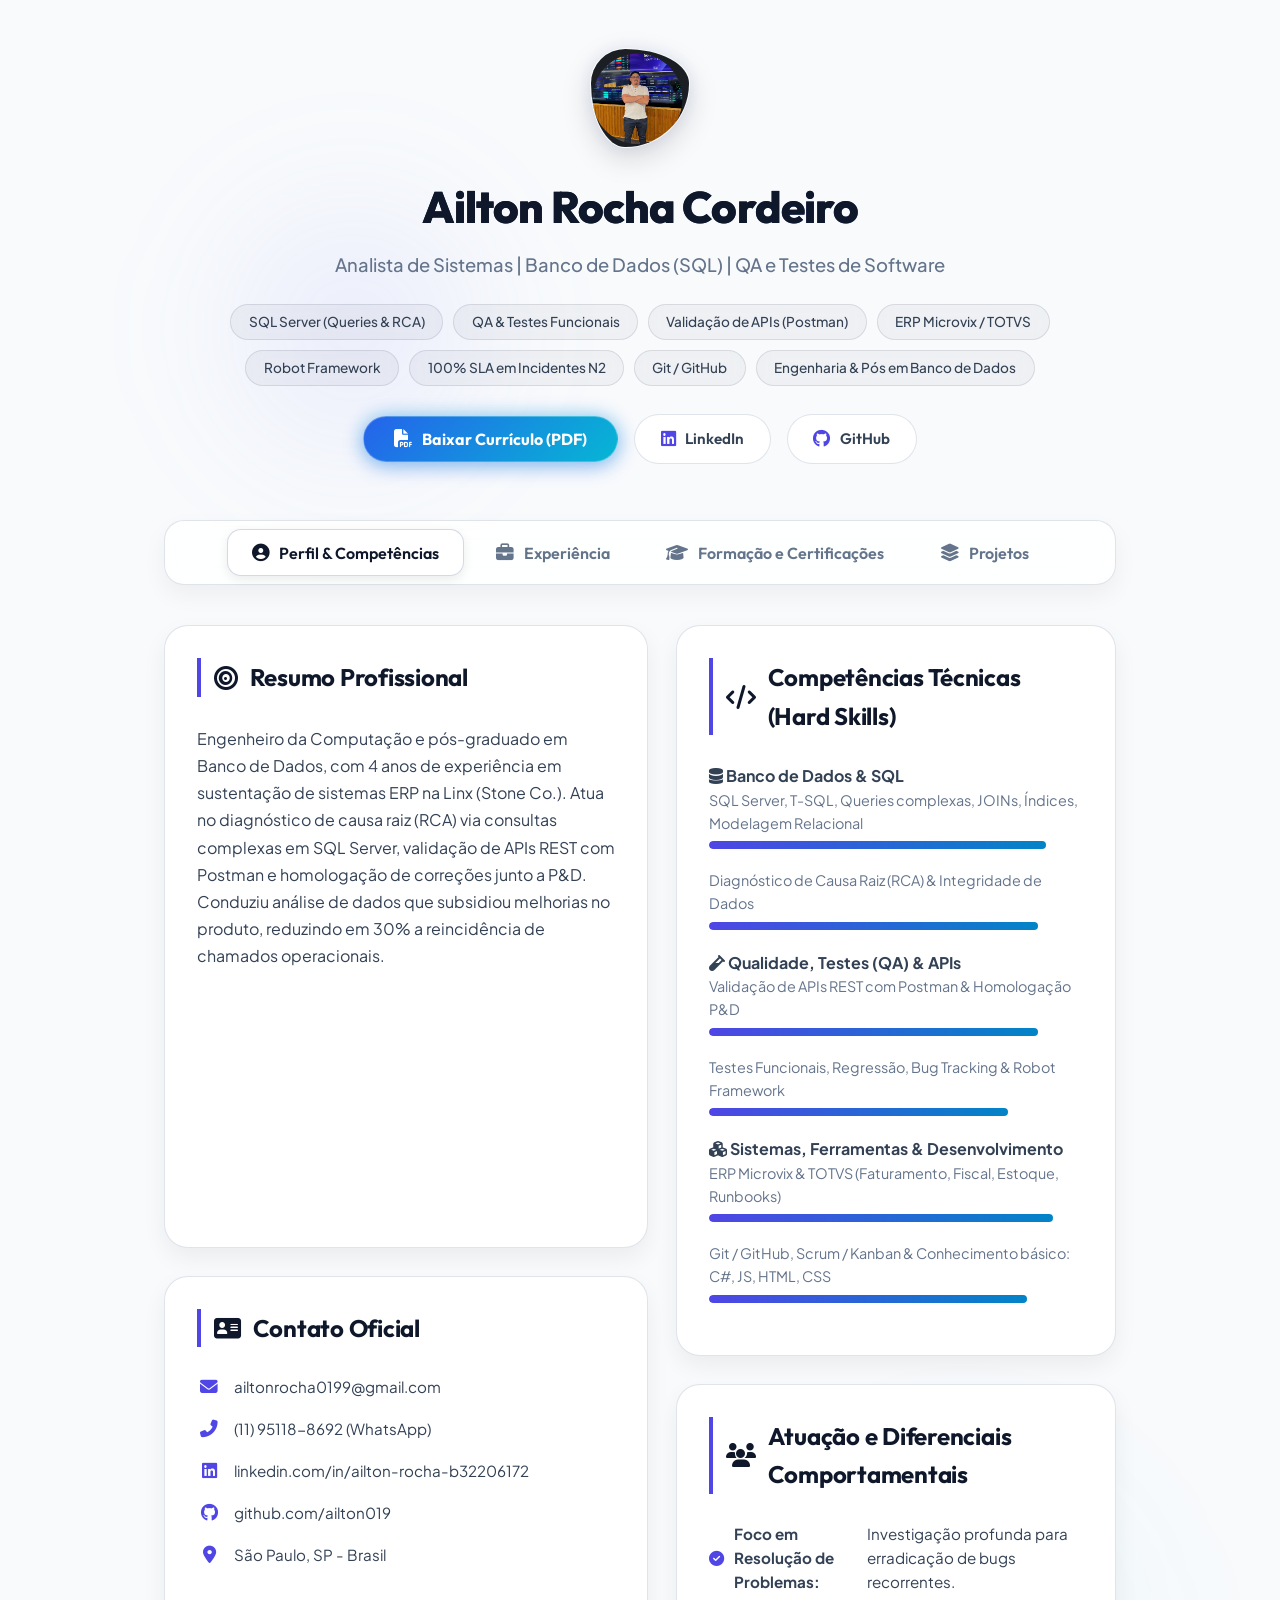
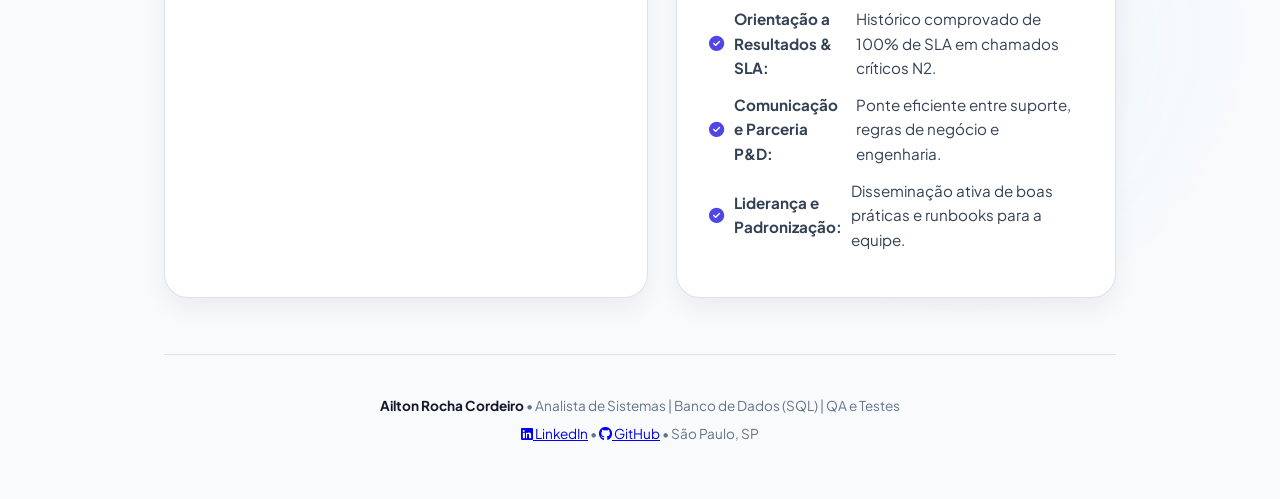
==== commit abb1d4fb: "feat: refatorar curriculo estrategico ATS - titulo sem Junior, 3 blocos de competencias e datas MM/A" ====
--- a/index.html
+++ b/index.html
@@ -3,13 +3,13 @@
 <head>
     <meta charset="UTF-8">
     <meta name="viewport" content="width=device-width, initial-scale=1.0, user-scalable=yes">
-    <meta name="description" content="Engenheiro da Computação e pós-graduado em Banco de Dados com 4 anos na Linx (Stone Co.). Analista de Sistemas Júnior | Banco de Dados (SQL) | QA e Testes de Software.">
-    <title>Ailton Rocha Cordeiro | Analista de Sistemas Júnior | Banco de Dados (SQL) | QA e Testes</title>
+    <meta name="description" content="Engenheiro da Computação e pós-graduado em Banco de Dados com 4 anos na Linx (Stone Co.). Analista de Sistemas | Banco de Dados (SQL) | QA e Testes de Software.">
+    <title>Ailton Rocha Cordeiro | Analista de Sistemas | Banco de Dados (SQL) | QA e Testes</title>
     
     <!-- Open Graph / Meta Compartilhamento -->
     <meta property="og:type" content="website">
     <meta property="og:url" content="https://ailton019.github.io/ailton/">
-    <meta property="og:title" content="Ailton Rocha Cordeiro | Analista de Sistemas Júnior | Banco de Dados (SQL) | QA e Testes">
+    <meta property="og:title" content="Ailton Rocha Cordeiro | Analista de Sistemas | Banco de Dados (SQL) | QA e Testes">
     <meta property="og:description" content="Engenheiro da Computação e pós-graduado em Banco de Dados com 4 anos na Linx (Stone Co.). RCA com SQL Server, 100% SLA em chamados críticos e validação de APIs REST.">
     <meta property="og:image" content="https://ailton019.github.io/ailton/src/img/profile.png">
     
@@ -39,7 +39,7 @@
                 <img src="src/img/profile.png" alt="Ailton Rocha Cordeiro - Foto Profissional">
             </div>
             <h1 class="name">Ailton Rocha Cordeiro</h1>
-            <p class="title">Analista de Sistemas Júnior | Banco de Dados (SQL) | QA e Testes de Software</p>
+            <p class="title">Analista de Sistemas | Banco de Dados (SQL) | QA e Testes de Software</p>
             
             <div class="badges">
                 <span class="badge">SQL Server (Queries & RCA)</span>
@@ -91,7 +91,7 @@
                         <article class="info-card objective">
                             <h3><i class="fas fa-bullseye"></i> Resumo Profissional</h3>
                             <p>
-                                Engenheiro da Computação e pós-graduado em Banco de Dados, com 4 anos de experiência na Linx (Stone Co.) em sustentação N2 de sistemas ERP, análise de causa raiz (RCA) com SQL Server e validação de APIs REST via Postman. Promoção em 6 meses de Suporte Júnior para N2 Pleno, com histórico de 100% de SLA em chamados críticos e redução de 30% na reincidência de falhas operacionais. Vivência prática em homologação de correções com equipes de P&D, elaboração de mais de 10 runbooks técnicos e automação de testes com Robot Framework. Atuação direcionada para vagas de Analista de Sistemas Júnior, Analista de QA Júnior e Analista de Banco de Dados Júnior.
+                                Engenheiro da Computação e pós-graduado em Banco de Dados, com 4 anos de experiência em sustentação de sistemas ERP na Linx (Stone Co.). Atua no diagnóstico de causa raiz (RCA) via consultas complexas em SQL Server, validação de APIs REST com Postman e homologação de correções junto a P&D. Conduziu análise de dados que subsidiou melhorias no produto, reduzindo em 30% a reincidência de chamados operacionais.
                             </p>
                         </article>
                         
@@ -127,11 +127,11 @@
                             <div class="skill-group-block">
                                 <h4 class="skill-group-title"><i class="fas fa-database"></i> Banco de Dados & SQL</h4>
                                 <div class="skill-item">
-                                    <span>SQL Server (Queries complexas, JOINs, DML, DDL, integridade relacional)</span>
+                                    <span>SQL Server, T-SQL, Queries complexas, JOINs, Índices, Modelagem Relacional</span>
                                     <div class="skill-bar"><div style="width: 90%"></div></div>
                                 </div>
                                 <div class="skill-item">
-                                    <span>Diagnóstico de Causa Raiz (RCA) & Análise de Volumetria</span>
+                                    <span>Diagnóstico de Causa Raiz (RCA) & Integridade de Dados</span>
                                     <div class="skill-bar"><div style="width: 88%"></div></div>
                                 </div>
                             </div>
@@ -143,24 +143,20 @@
                                     <div class="skill-bar"><div style="width: 88%"></div></div>
                                 </div>
                                 <div class="skill-item">
-                                    <span>Testes Funcionais, Regressivos & Robot Framework</span>
+                                    <span>Testes Funcionais, Regressão, Bug Tracking & Robot Framework</span>
                                     <div class="skill-bar"><div style="width: 80%"></div></div>
                                 </div>
-                                <div class="skill-item">
-                                    <span>Git & GitHub (Versionamento e fluxo de entregas)</span>
-                                    <div class="skill-bar"><div style="width: 82%"></div></div>
-                                </div>
                             </div>
 
                             <div class="skill-group-block">
-                                <h4 class="skill-group-title"><i class="fas fa-cubes"></i> Sistemas ERP & Sustentação N2</h4>
-                                <div class="skill-item">
-                                    <span>ERP Microvix & TOTVS (Faturamento, Fiscal, Estoque)</span>
+                                <h4 class="skill-group-title"><i class="fas fa-cubes"></i> Sistemas, Ferramentas & Desenvolvimento</h4>
+                                <div class="skill-item">
+                                    <span>ERP Microvix & TOTVS (Faturamento, Fiscal, Estoque, Runbooks)</span>
                                     <div class="skill-bar"><div style="width: 92%"></div></div>
                                 </div>
                                 <div class="skill-item">
-                                    <span>Elaboração de Runbooks Técnicos (10+ documentos estruturados)</span>
-                                    <div class="skill-bar"><div style="width: 90%"></div></div>
+                                    <span>Git / GitHub, Scrum / Kanban & Conhecimento básico: C#, JS, HTML, CSS</span>
+                                    <div class="skill-bar"><div style="width: 85%"></div></div>
                                 </div>
                             </div>
                         </article>
@@ -191,14 +187,14 @@
                             <div class="timeline-content">
                                 <div class="exp-header">
                                     <h4>Analista de Sustentação N2 (Pleno)</h4>
-                                    <span class="date">2022 – Atual</span>
+                                    <span class="date">03/2023 – Atual</span>
                                 </div>
                                 <p class="company"><i class="fas fa-building"></i> Linx (Stone Co.) <span class="badge-progression">Promovido em 6 meses</span></p>
                                 <ul>
-                                    <li>Atendimento e sustentação N2 a incidentes críticos de ERP (Microvix/TOTVS), com média de 200 chamados/mês e índice de <strong>100% de SLA alcançado</strong>.</li>
-                                    <li>Execução de RCA (Root Cause Analysis) com consultas avançadas em SQL Server e leitura de código-fonte, <strong>reduzindo em até 30% a reincidência de problemas operacionais</strong>.</li>
-                                    <li>Validação técnica de integrações e APIs REST via Postman, homologando correções de bugs diretamente com equipes de P&D em ambientes de homologação e produção.</li>
-                                    <li>Elaboração e manutenção de <strong>mais de 10 runbooks técnicos</strong> para padronização de rotinas, nivelamento da equipe e suporte de alto desempenho.</li>
+                                    <li>Executou análise de causa raiz (RCA) com consultas avançadas em SQL Server (T-SQL) e análise de logs, identificando inconsistências transacionais e <strong>reduzindo em 30% a reincidência de incidentes operacionais</strong>.</li>
+                                    <li>Validou integrações e endpoints de APIs REST via Postman, executando testes funcionais e de regressão para homologação de correções diretamente com a equipe de P&D.</li>
+                                    <li>Sustentou módulos críticos do ERP Microvix com média de 200 incidentes/mês e <strong>100% de SLA atendido</strong>, elaborando mais de 10 runbooks técnicos para padronização operacional.</li>
+                                    <li>Apoiou a equipe de QA da Linx em imersão técnica prática de 30 dias, acompanhando processos de testes e rotinas internas com Robot Framework.</li>
                                 </ul>
                             </div>
                         </div>
@@ -209,13 +205,12 @@
                             <div class="timeline-content">
                                 <div class="exp-header">
                                     <h4>Analista de Suporte Júnior</h4>
-                                    <span class="date">2022 (Promoção em 6 meses)</span>
+                                    <span class="date">09/2022 – 03/2023 (Promoção em 6 meses)</span>
                                 </div>
                                 <p class="company"><i class="fas fa-building"></i> Linx (Stone Co.)</p>
                                 <ul>
-                                    <li>Suporte técnico a clientes do ERP Microvix em rotinas de faturamento, regras fiscais e controle de estoque, com média de <strong>472 chamados/mês e 98% de SLA atingido</strong>.</li>
-                                    <li>Triagem qualificada de incidentes e diagnóstico preliminar de divergências em bases relacionais SQL Server.</li>
-                                    <li>Reconhecimento técnico e <strong>promoção acelerada para Sustentação N2 Pleno em apenas 6 meses</strong> de atuação.</li>
+                                    <li>Atendeu suporte técnico a clientes do ERP Microvix em regras fiscais e faturamento, processando <strong>472 chamados/mês com 98% de SLA cumprido</strong>.</li>
+                                    <li>Realizou triagem técnica e diagnóstico preliminar de inconsistências em dados relacionais via consultas SQL Server, obtendo promoção para N2 Pleno em 6 meses.</li>
                                 </ul>
                             </div>
                         </div>
@@ -226,12 +221,12 @@
                             <div class="timeline-content">
                                 <div class="exp-header">
                                     <h4>Gerente Geral</h4>
-                                    <span class="date">2020 – 2022</span>
+                                    <span class="date">01/2021 – 06/2022</span>
                                 </div>
                                 <p class="company"><i class="fas fa-building"></i> City Distribuidora de Bebidas</p>
                                 <ul>
-                                    <li>Liderança direta de equipe com 5 colaboradores, gestão de custos operacionais e controle rigoroso de estoque.</li>
-                                    <li><strong>Premiado e reconhecido como gerente com menor índice de perdas de estoque (produtos vencidos)</strong> e destaque contínuo em metas de vendas.</li>
+                                    <li>Liderou equipe operacional de 5 colaboradores, gerenciando rotinas de estoque, indicadores de vendas e conciliação de caixa.</li>
+                                    <li>Implementou controle de validade e giro de produtos, <strong>conquistando reconhecimento corporativo pelo menor índice de perdas de estoque da rede</strong>.</li>
                                 </ul>
                             </div>
                         </div>
@@ -415,7 +410,7 @@
 
         <!-- RODAPÉ SÓBRIO E PROFISSIONAL -->
         <footer>
-            <p><strong>Ailton Rocha Cordeiro</strong> &bull; Analista de Sistemas Júnior | Banco de Dados (SQL) | QA e Testes</p>
+            <p><strong>Ailton Rocha Cordeiro</strong> &bull; Analista de Sistemas | Banco de Dados (SQL) | QA e Testes</p>
             <p class="footer-links">
                 <a href="https://www.linkedin.com/in/ailton-rocha-b32206172/" target="_blank" rel="noopener noreferrer"><i class="fab fa-linkedin"></i> LinkedIn</a> &bull;
                 <a href="https://github.com/ailton019" target="_blank" rel="noopener noreferrer"><i class="fab fa-github"></i> GitHub</a> &bull;
